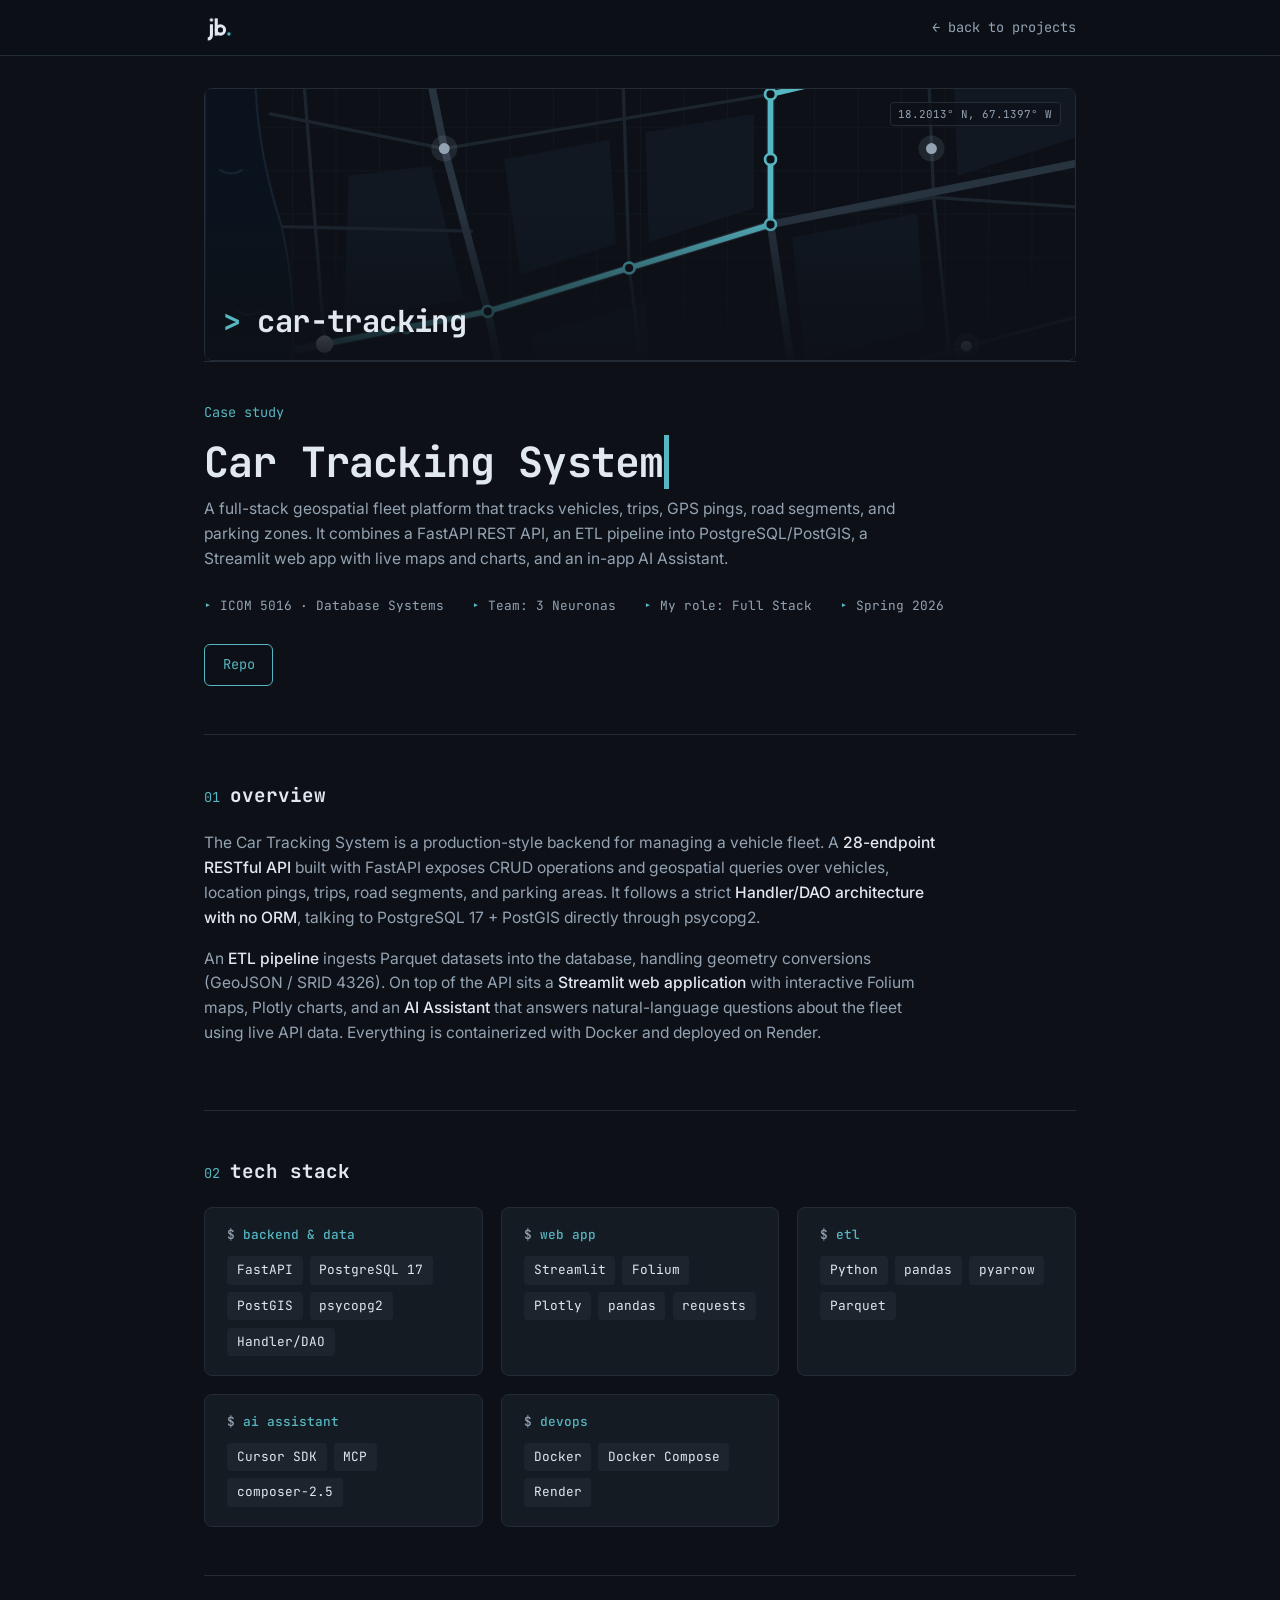
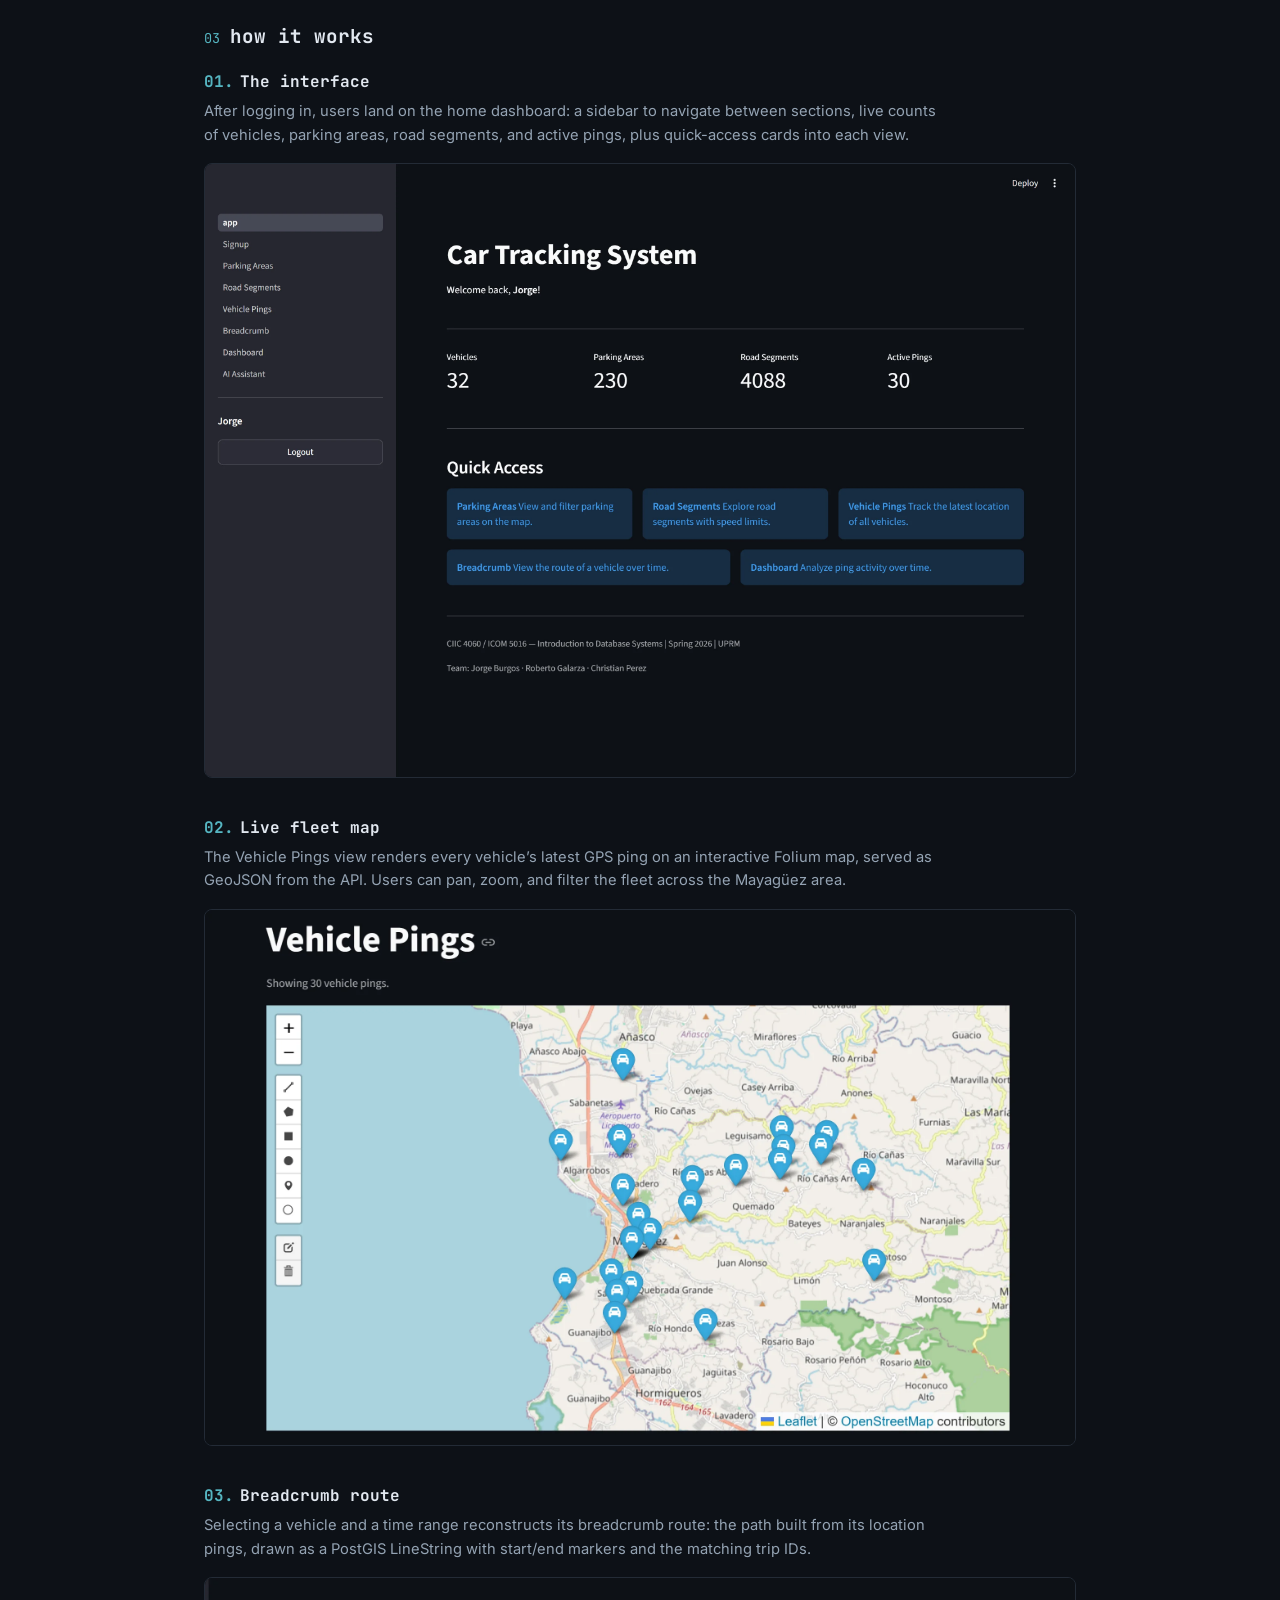
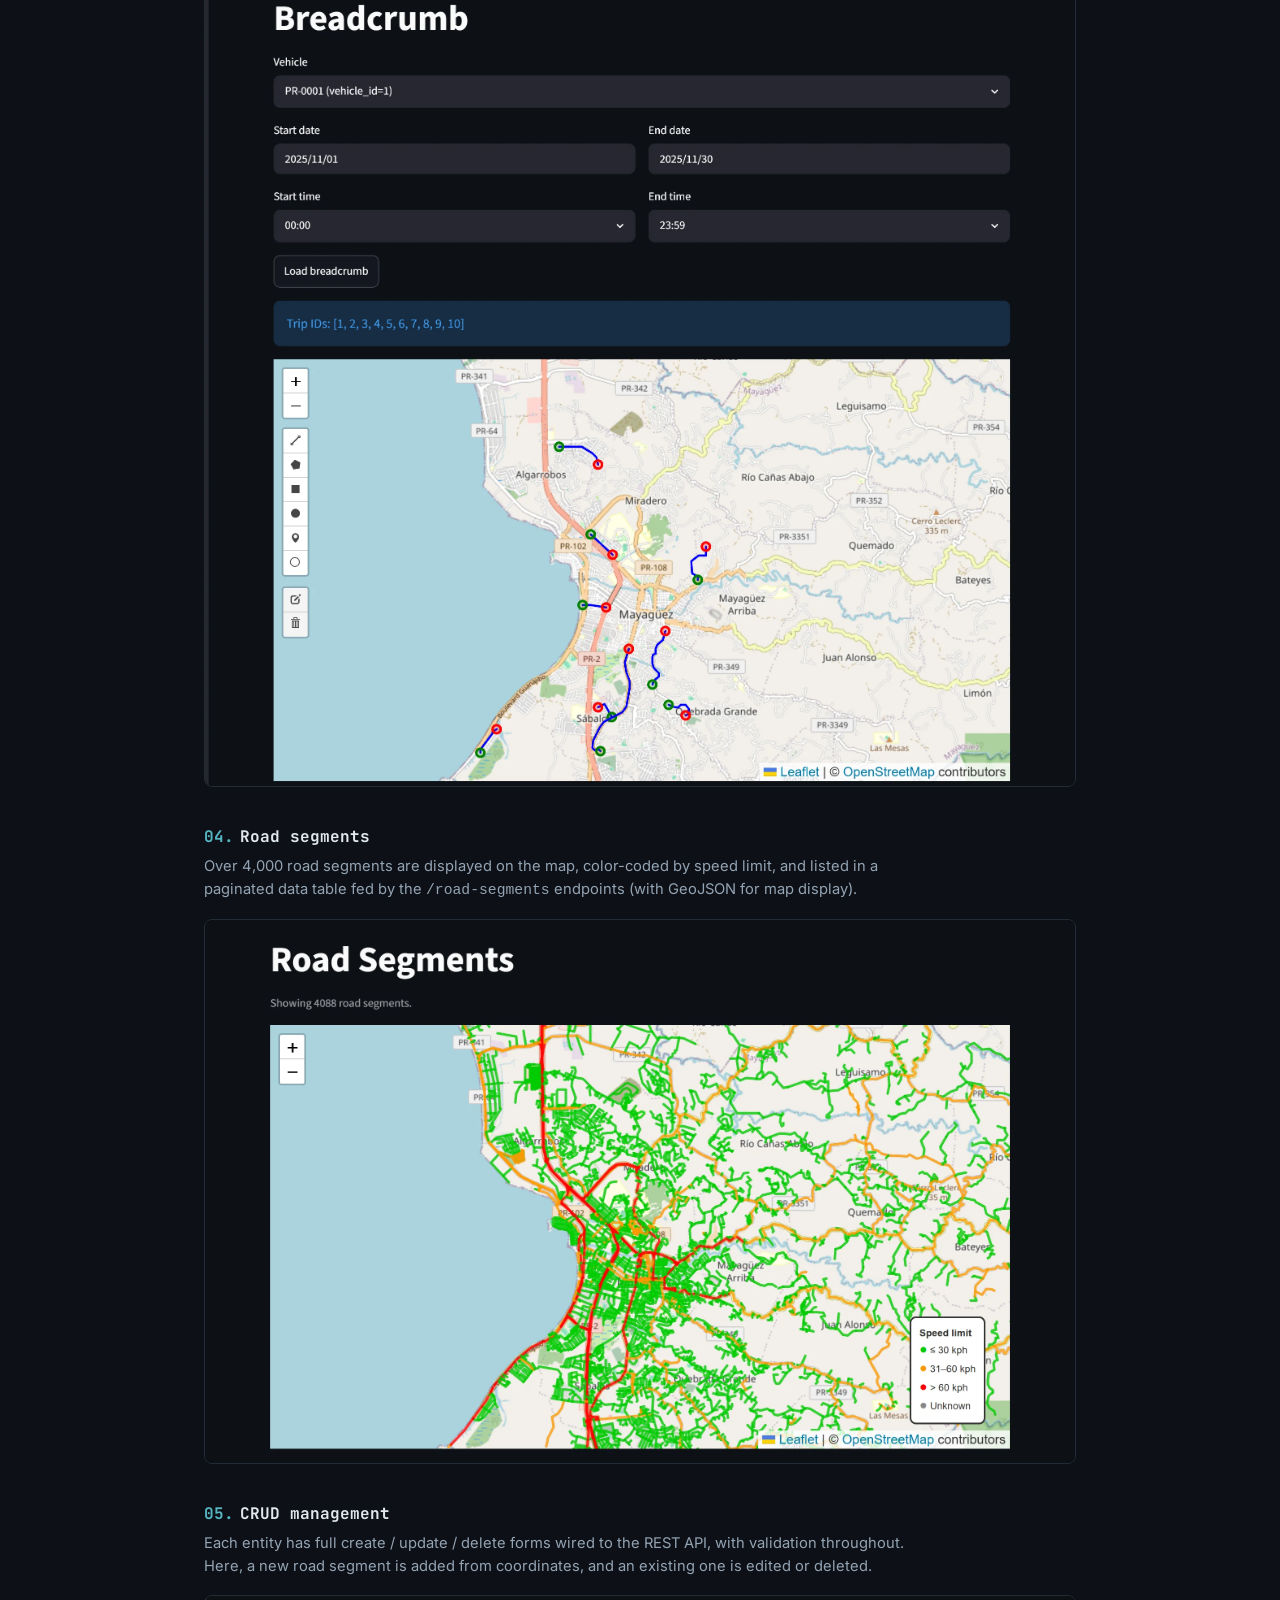
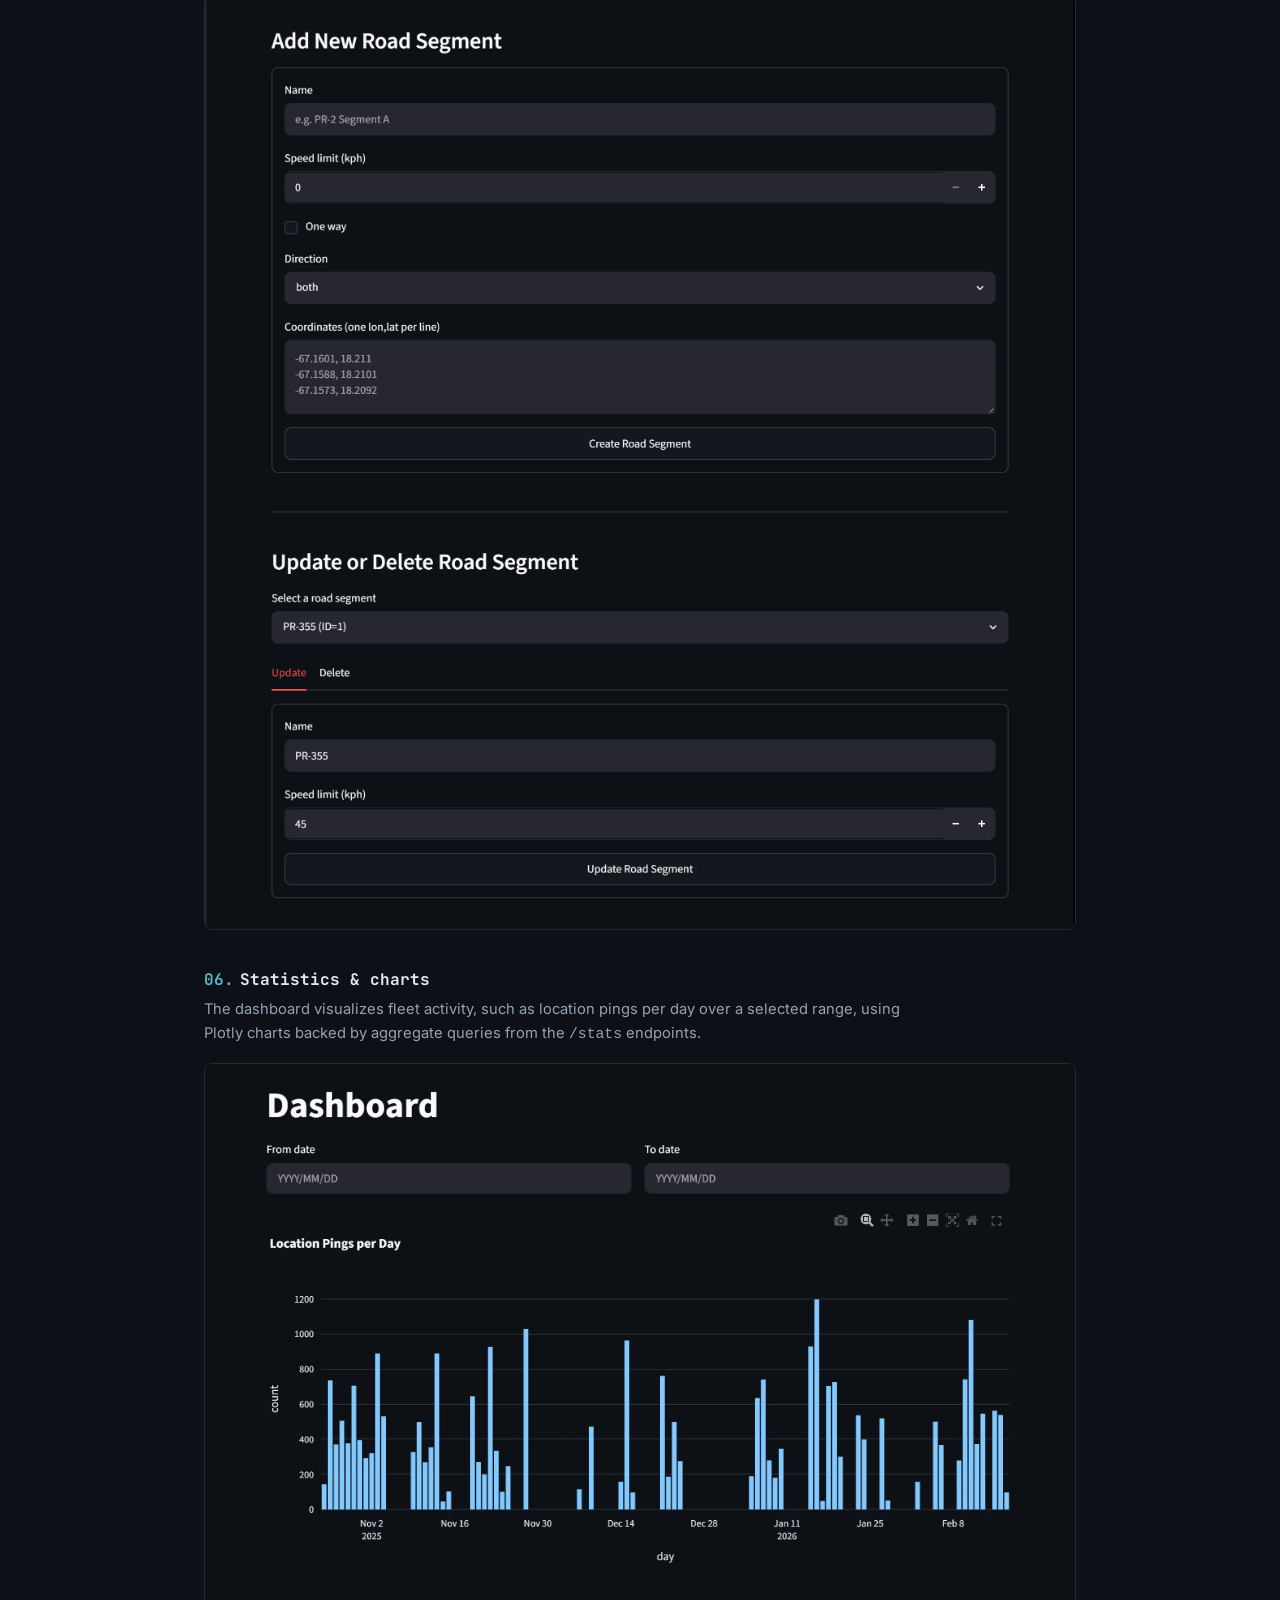
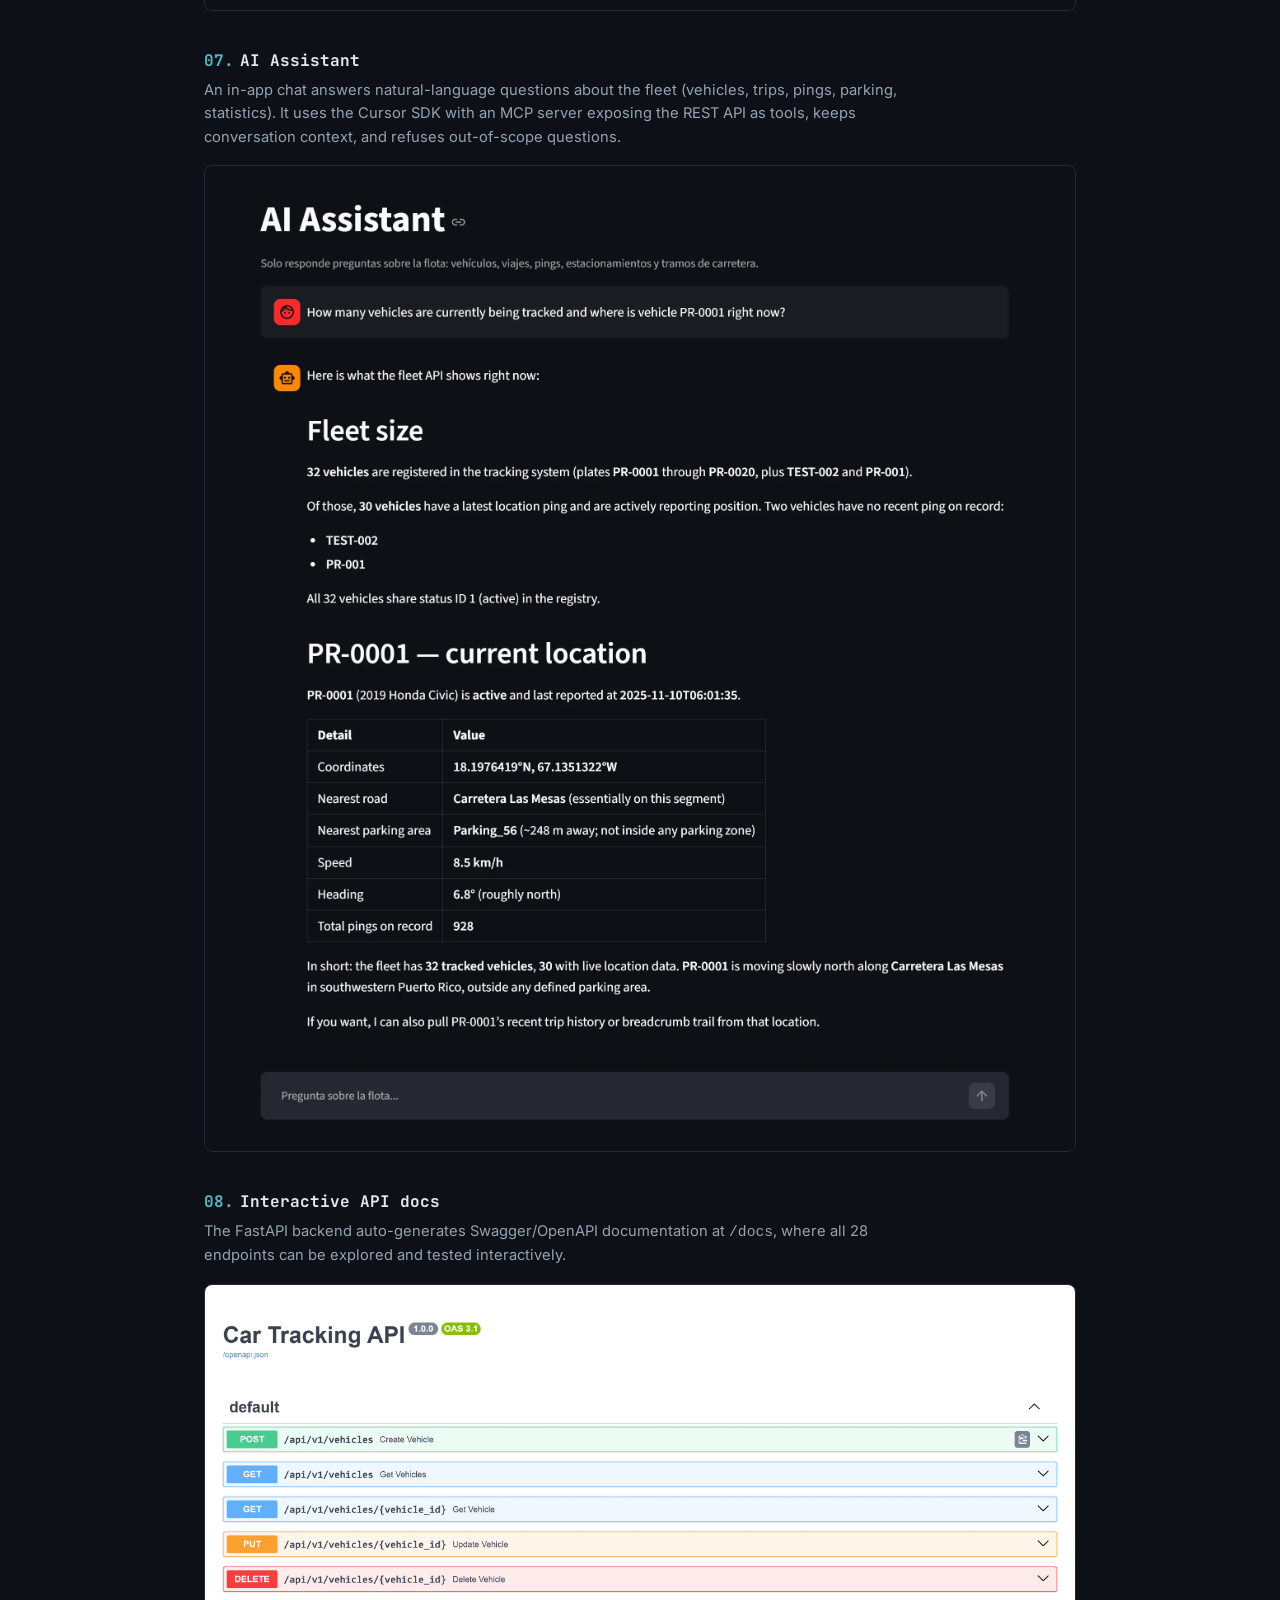
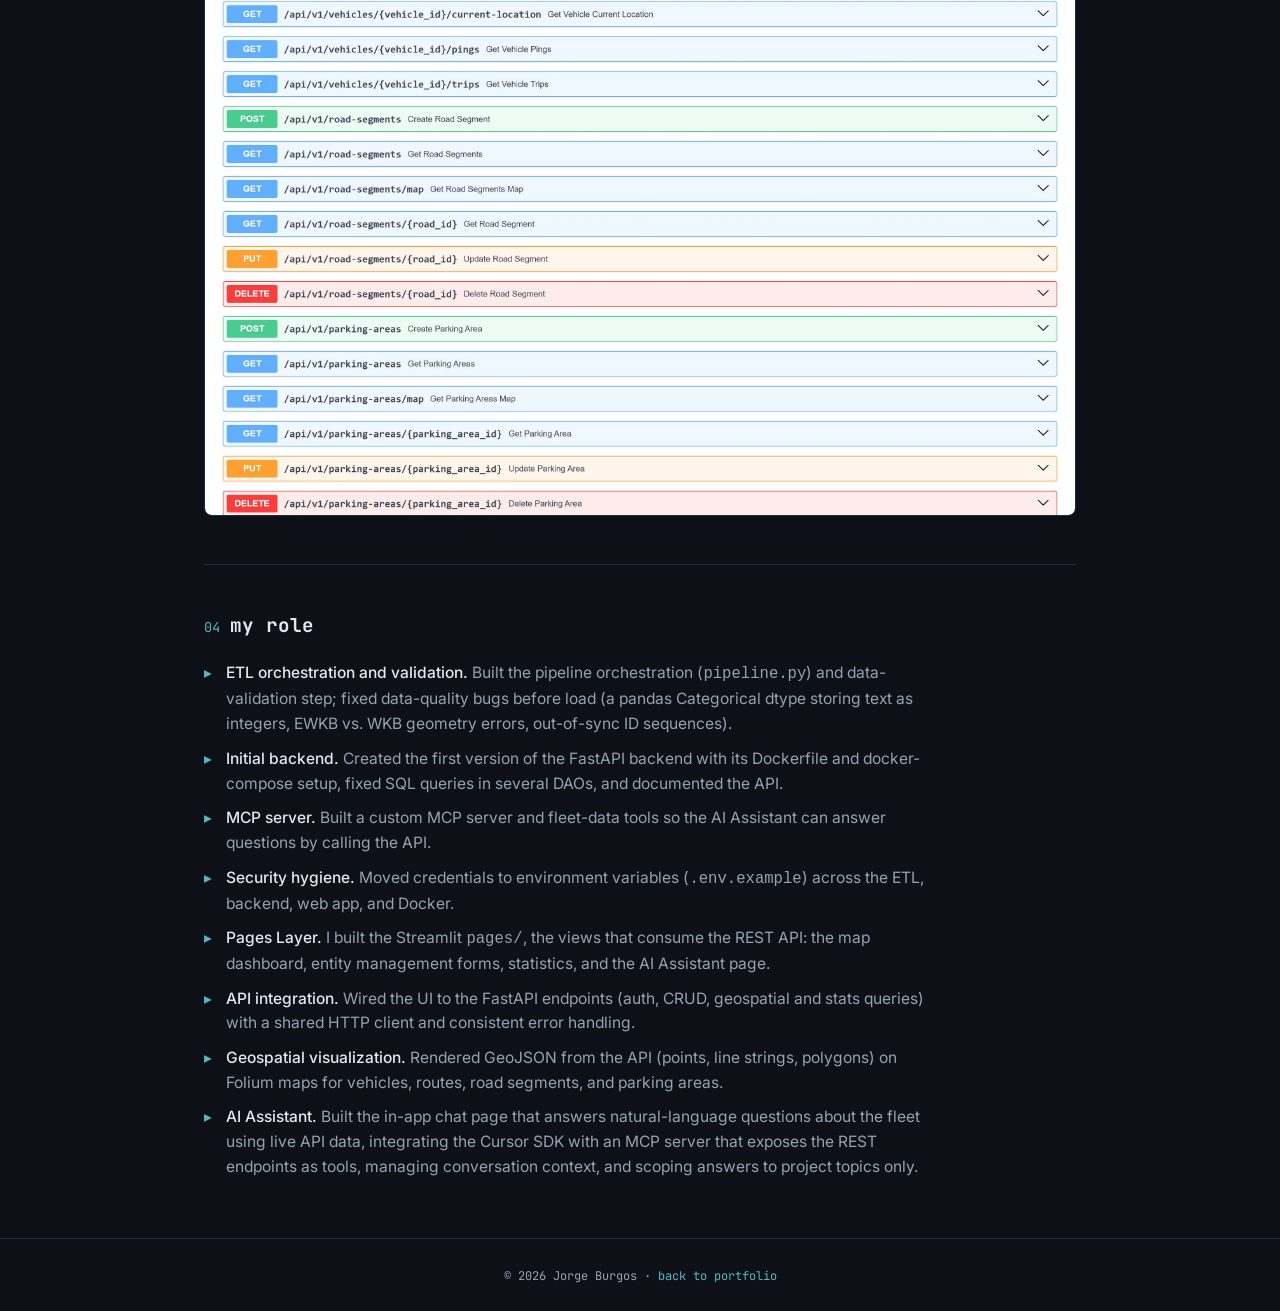
==== car-tracking.html @ 36274750 "Add SCOPE illustration, cover transition to case study, and hero pings" ====
<!DOCTYPE html>
<html lang="en">
<head>
  <meta charset="UTF-8" />
  <meta name="viewport" content="width=device-width, initial-scale=1.0" />
  <meta name="description" content="Car Tracking System — a full-stack geospatial fleet platform built with FastAPI, PostgreSQL/PostGIS, Streamlit, and an AI Assistant. Case study by Jorge Burgos." />
  <title>Car Tracking System — Case Study · Jorge Burgos</title>

  <meta name="theme-color" content="#0d1117" />
  <link rel="icon" href="favicon.ico" sizes="48x48" />
  <link rel="icon" href="favicon.svg" type="image/svg+xml" />
  <link rel="apple-touch-icon" href="apple-touch-icon.png" />
  <link rel="canonical" href="https://jorgeburgos.me/car-tracking.html" />

  <!-- Link preview (LinkedIn, WhatsApp, Slack, X) -->
  <meta property="og:type" content="website" />
  <meta property="og:url" content="https://jorgeburgos.me/car-tracking.html" />
  <meta property="og:title" content="Car Tracking System — Case Study · Jorge Burgos" />
  <meta property="og:description" content="A full-stack geospatial fleet platform built with FastAPI, PostgreSQL/PostGIS, Streamlit, and an AI Assistant." />
  <meta property="og:image" content="https://jorgeburgos.me/images/og.png" />
  <meta name="twitter:card" content="summary_large_image" />

  <!-- Draw the "jb." logo once per browser session (skipped for reduced motion) -->
  <script>
    try {
      if (
        !sessionStorage.getItem("logoAnimated") &&
        !window.matchMedia("(prefers-reduced-motion: reduce)").matches
      ) {
        document.documentElement.classList.add("logo-intro");
        sessionStorage.setItem("logoAnimated", "1");
      }
    } catch (error) {
      // Storage unavailable — show the logo without the animation.
    }
  </script>

  <!-- Google Fonts: JetBrains Mono for headings/code, Inter for body text -->
  <link rel="preconnect" href="https://fonts.googleapis.com" />
  <link rel="preconnect" href="https://fonts.gstatic.com" crossorigin />
  <link
    href="https://fonts.googleapis.com/css2?family=Inter:wght@400;500;600&family=JetBrains+Mono:wght@400;500;700&display=swap"
    rel="stylesheet"
  />

  <style>
    /* ============================================================
       Design tokens (shared with the main portfolio page)
       ============================================================ */
    :root {
      --bg: #0d1117;
      --bg-card: #151b23;
      --bg-chip: #1c242e;
      --text: #e2e8f0;
      --text-muted: #94a3b3;
      --accent: #56b6c2;
      --accent-dim: rgba(86, 182, 194, 0.12);
      --border: #232b36;
      --font-mono: "JetBrains Mono", monospace;
      --font-body: "Inter", system-ui, sans-serif;
    }

    /* ============================================================
       Base
       ============================================================ */
    * {
      margin: 0;
      padding: 0;
      box-sizing: border-box;
    }

    html {
      scroll-behavior: smooth;
    }

    body {
      background: var(--bg);
      color: var(--text);
      font-family: var(--font-body);
      font-size: 0.975rem;
      line-height: 1.6;
      -webkit-font-smoothing: antialiased;
    }

    h1, h2, h3 {
      font-family: var(--font-mono);
      line-height: 1.25;
    }

    a {
      color: var(--accent);
      text-decoration: none;
    }

    a:hover,
    a:focus-visible {
      text-decoration: underline;
    }

    .wrap {
      max-width: 920px;
      margin: 0 auto;
      padding: 0 1.5rem;
    }

    section {
      padding: 3rem 0;
      border-top: 1px solid var(--border);
    }

    .section-title {
      font-size: 1.2rem;
      margin-bottom: 1.5rem;
      display: flex;
      align-items: baseline;
      gap: 0.6rem;
    }

    .section-title .num {
      color: var(--accent);
      font-size: 0.85rem;
      font-weight: 400;
    }

    /* Subtle fade-in on scroll (only animation on the page) */
    .fade-in {
      opacity: 0;
      transform: translateY(10px);
      transition: opacity 0.5s ease, transform 0.5s ease;
    }

    .fade-in.visible {
      opacity: 1;
      transform: none;
    }

    /* Typewriter title — same effect as the portfolio home page.
       The cursor is an empty inline with the bar drawn as a pseudo-element,
       so it takes no space and never pushes text onto another line. */
    .typewriter-cursor {
      position: relative;
      animation: cursor-blink 0.85s step-end infinite;
    }

    .typewriter-cursor::after {
      content: "";
      position: absolute;
      left: 1px;
      top: 0;
      bottom: 0;
      width: 0.12em;
      background: var(--accent);
    }

    @keyframes cursor-blink {
      0%, 100% { opacity: 1; }
      50% { opacity: 0; }
    }

    /* Waiting for its turn to be typed */
    [data-typewriter].typewriter-pending {
      opacity: 0;
    }

    /* Text not typed yet: kept in place but invisible, so nothing shifts */
    .typewriter-rest {
      opacity: 0;
    }

    @media (prefers-reduced-motion: reduce) {
      html {
        scroll-behavior: auto;
      }
      .fade-in {
        opacity: 1;
        transform: none;
        transition: none;
      }
      .typewriter-cursor {
        animation: none;
      }
    }

    /* ============================================================
       Top navigation
       ============================================================ */
    .nav {
      position: sticky;
      top: 0;
      z-index: 10;
      background: rgba(13, 17, 23, 0.92);
      backdrop-filter: blur(8px);
      border-bottom: 1px solid var(--border);
    }

    .nav-inner {
      max-width: 920px;
      margin: 0 auto;
      padding: 0.8rem 1.5rem;
      display: flex;
      justify-content: space-between;
      align-items: center;
      font-family: var(--font-mono);
      font-size: 0.85rem;
    }

    .nav-back {
      color: var(--text-muted);
    }

    .nav-back:hover,
    .nav-back:focus-visible {
      color: var(--accent);
      text-decoration: none;
    }

    .nav-name {
      color: var(--text);
      font-weight: 700;
    }

    .nav-name .accent {
      color: var(--accent);
    }

    /* ============================================================
       Hero
       ============================================================ */
    .hero {
      padding: 4rem 0 3rem;
    }

    .hero-kicker {
      font-family: var(--font-mono);
      color: var(--accent);
      font-size: 0.85rem;
      margin-bottom: 0.75rem;
    }

    .hero h1 {
      font-size: clamp(1.8rem, 5vw, 2.6rem);
      margin-bottom: 0.6rem;
      letter-spacing: -0.02em;
    }

    .hero .subtitle {
      color: var(--text-muted);
      max-width: 44rem;
      margin-bottom: 1.5rem;
    }

    .hero-facts {
      display: flex;
      flex-wrap: wrap;
      gap: 0.75rem 1.75rem;
      font-family: var(--font-mono);
      font-size: 0.8rem;
      color: var(--text-muted);
      margin-bottom: 1.75rem;
    }

    .hero-facts span::before {
      content: "▸ ";
      color: var(--accent);
    }

    .hero-links {
      display: flex;
      flex-wrap: wrap;
      gap: 0.9rem;
    }

    .btn {
      font-family: var(--font-mono);
      font-size: 0.85rem;
      padding: 0.55rem 1.1rem;
      border: 1px solid var(--border);
      border-radius: 6px;
      color: var(--text);
      transition: border-color 0.2s ease, background 0.2s ease;
    }

    .btn:hover,
    .btn:focus-visible {
      text-decoration: none;
      border-color: var(--accent);
      background: var(--accent-dim);
    }

    .btn-primary {
      border-color: var(--accent);
      color: var(--accent);
    }

    /* ============================================================
       Prose + lists
       ============================================================ */
    .prose p {
      color: var(--text-muted);
      max-width: 46rem;
      margin-bottom: 1rem;
    }

    .prose strong {
      color: var(--text);
      font-weight: 500;
    }

    .feature-list {
      list-style: none;
      max-width: 46rem;
    }

    .feature-list li {
      color: var(--text-muted);
      padding-left: 1.4rem;
      position: relative;
      margin-bottom: 0.6rem;
    }

    .feature-list li::before {
      content: "▸";
      color: var(--accent);
      position: absolute;
      left: 0;
    }

    .feature-list strong {
      color: var(--text);
      font-weight: 500;
    }

    /* ============================================================
       Tech stack chips
       ============================================================ */
    .stack-grid {
      display: grid;
      grid-template-columns: repeat(auto-fit, minmax(220px, 1fr));
      gap: 1.1rem;
    }

    .stack-group {
      background: var(--bg-card);
      border: 1px solid var(--border);
      border-radius: 8px;
      padding: 1.2rem 1.4rem;
    }

    .stack-group h3 {
      font-size: 0.8rem;
      color: var(--accent);
      font-weight: 500;
      margin-bottom: 0.8rem;
    }

    .stack-group h3::before {
      content: "$ ";
      color: var(--text-muted);
    }

    .chip-list {
      list-style: none;
      display: flex;
      flex-wrap: wrap;
      gap: 0.45rem;
    }

    .chip-list li {
      font-family: var(--font-mono);
      font-size: 0.8rem;
      background: var(--bg-chip);
      border-radius: 4px;
      padding: 0.25rem 0.6rem;
    }

    /* ============================================================
       Walkthrough — screenshots + captions
       ============================================================ */
    .shot {
      margin-bottom: 2.5rem;
    }

    .shot:last-child {
      margin-bottom: 0;
    }

    .shot h3 {
      font-size: 1rem;
      margin-bottom: 0.5rem;
    }

    .shot h3 .step {
      color: var(--accent);
      margin-right: 0.4rem;
    }

    .shot p {
      color: var(--text-muted);
      max-width: 46rem;
      margin-bottom: 1rem;
      font-size: 0.92rem;
    }

    /* Figure holds the screenshot; a placeholder shows until the
       real image is dropped into images/car-tracking/.
       The figure shrinks to the image's rendered size and centers it,
       so screenshots are never upscaled past their native resolution
       (which keeps them as sharp as the source allows). */
    .figure {
      border: 1px solid var(--border);
      border-radius: 8px;
      overflow: hidden;
      background: var(--bg-card);
      width: fit-content;
      max-width: 100%;
      margin: 0 auto;
    }

    .figure img {
      display: block;
      width: auto;
      max-width: 100%;
      height: auto;
    }

    /* Placeholder shown when the screenshot is missing/not loaded */
    .figure.placeholder {
      width: 100%;
      aspect-ratio: 16 / 9;
      display: flex;
      flex-direction: column;
      align-items: center;
      justify-content: center;
      gap: 0.5rem;
      color: var(--text-muted);
      font-family: var(--font-mono);
      font-size: 0.8rem;
      text-align: center;
      padding: 1rem;
      background:
        repeating-linear-gradient(
          45deg,
          var(--bg-card),
          var(--bg-card) 12px,
          var(--bg-chip) 12px,
          var(--bg-chip) 24px
        );
    }

    .figure.placeholder .ph-label {
      color: var(--accent);
    }

    .figure.placeholder img {
      display: none;
    }

    /* ============================================================
       Footer
       ============================================================ */
    footer {
      text-align: center;
      color: var(--text-muted);
      font-family: var(--font-mono);
      font-size: 0.75rem;
      padding: 1.75rem 1.5rem;
      border-top: 1px solid var(--border);
    }

    /* ============================================================
       Mobile
       ============================================================ */
    @media (max-width: 640px) {
      section {
        padding: 2.25rem 0;
      }
      .hero {
        padding: 3rem 0 2.25rem;
      }
    }

    /* ============================================================
       Shared polish: keyboard focus + smooth page-to-page transition
       ============================================================ */
    :focus-visible {
      outline: 2px solid var(--accent);
      outline-offset: 3px;
      border-radius: 4px;
    }

    @view-transition {
      navigation: auto;
    }

    @media (prefers-reduced-motion: reduce) {
      @view-transition {
        navigation: none;
      }
    }

    /* ============================================================
       Screenshot lightbox — click a screenshot to view it large
       ============================================================ */
    .figure:not(.placeholder) img {
      cursor: zoom-in;
    }

    .figure {
      transition: border-color 0.2s ease;
    }

    .figure:not(.placeholder):hover {
      border-color: var(--accent);
    }

    .lightbox {
      border: none;
      padding: 0;
      margin: auto;
      background: transparent;
      max-width: 96vw;
      max-height: 96vh;
      overflow: visible;
    }

    .lightbox::backdrop {
      background: rgba(5, 8, 12, 0.9);
    }

    .lightbox img {
      display: block;
      width: auto;
      height: auto;
      max-width: 96vw;
      max-height: 94vh;
      border: 1px solid var(--border);
      border-radius: 8px;
      cursor: zoom-out;
    }

    /* "jb." logo in the nav */
    .nav-name img {
      display: block;
      height: 1.75rem;
      width: auto;
    }

    /* ============================================================
       Accessibility fixes
       ============================================================ */
    /* Skip link — hidden until focused with the keyboard */
    .skip-link {
      position: absolute;
      left: 1rem;
      top: -3rem;
      z-index: 20;
      font-family: var(--font-mono);
      font-size: 0.85rem;
      color: var(--accent);
      background: var(--bg-card);
      border: 1px solid var(--accent);
      border-radius: 6px;
      padding: 0.45rem 0.9rem;
      transition: top 0.15s ease;
    }

    .skip-link:focus {
      top: 0.75rem;
      text-decoration: none;
    }

    /* Taller hit area (24px+) for the back link, same look */
    .nav-back {
      display: inline-block;
      padding: 0.25rem 0;
    }

    /* ============================================================
       "jb." logo — strokes draw in, then the dots pop (first visit)
       ============================================================ */
    .nav-name svg {
      display: block;
      height: 1.75rem;
      width: auto;
      overflow: visible;
    }

    html.logo-intro .logo-stroke {
      stroke-dasharray: 1;
      stroke-dashoffset: 1;
      animation: logo-draw 0.45s cubic-bezier(0.65, 0, 0.35, 1) var(--d) forwards;
    }

    html.logo-intro .logo-dot {
      opacity: 0;
      transform: scale(0);
      transform-box: fill-box;
      transform-origin: center;
      animation: logo-pop 0.4s cubic-bezier(0.34, 1.56, 0.64, 1) var(--d) forwards;
    }

    @keyframes logo-draw {
      to { stroke-dashoffset: 0; }
    }

    @keyframes logo-pop {
      to { opacity: 1; transform: scale(1); }
    }

    /* ============================================================
       Buttons — small press feedback
       ============================================================ */
    .btn {
      display: inline-block;
      transition: border-color 0.2s ease, background 0.2s ease, transform 0.1s ease;
    }

    .btn:active {
      transform: translateY(1px) scale(0.98);
    }

    @media (prefers-reduced-motion: reduce) {
      .btn:active {
        transform: none;
      }
    }

    /* ============================================================
       Polish — text wrapping, staggered entrances, hover elevation
       ============================================================ */
    /* No lone last words in headings; nicer paragraph rag */
    h1, h2, h3 {
      text-wrap: balance;
    }

    p, li {
      text-wrap: pretty;
    }

    /* Items inside a section enter one after another the first time it
       appears. "backwards" fill only holds the hidden start state during
       the delay, so hover transforms keep working afterwards. */
    @keyframes stagger-in {
      from {
        opacity: 0;
        transform: translateY(12px);
      }
    }

    @media (prefers-reduced-motion: no-preference) {
      .visible .stagger-item {
        animation: stagger-in 0.5s cubic-bezier(0.22, 1, 0.36, 1) backwards;
        animation-delay: calc(0.12s + var(--i, 0) * 0.07s);
      }
    }

    .stack-group {
      transition: border-color 0.2s ease, box-shadow 0.2s ease;
    }

    .stack-group:hover {
      border-color: #2f3a48;
      box-shadow: 0 10px 24px -14px rgba(0, 0, 0, 0.7);
    }

    .figure {
      transition: border-color 0.2s ease, box-shadow 0.2s ease;
    }

    .figure:not(.placeholder):hover {
      box-shadow: 0 16px 36px -18px rgba(0, 0, 0, 0.8);
    }

    /* ============================================================
       Case study cover — same art as the project card
       ============================================================ */
    .case-cover {
      position: relative;
      margin-top: 2rem;
      border: 1px solid var(--border);
      border-radius: 8px;
      overflow: hidden;
      aspect-ratio: 16 / 5;
      view-transition-name: car-tracking-cover;
    }

    .case-cover img {
      display: block;
      width: 100%;
      height: 100%;
      object-fit: cover;
    }

    .case-cover::after {
      content: "";
      position: absolute;
      inset: 0;
      pointer-events: none;
      background: linear-gradient(
        to top,
        rgba(13, 17, 23, 0.94) 0%,
        rgba(13, 17, 23, 0.55) 28%,
        transparent 55%
      );
    }

    .case-cover .cover-title,
    .case-cover .cover-note {
      position: absolute;
      z-index: 1;
      font-family: var(--font-mono);
    }

    .case-cover .cover-title {
      left: 1.1rem;
      bottom: 0.9rem;
      color: var(--text);
      font-size: clamp(1.35rem, 3.4vw, 1.9rem);
      font-weight: 700;
      letter-spacing: -0.02em;
    }

    .case-cover .cover-title::before {
      content: "> ";
      color: var(--accent);
    }

    .case-cover .cover-note {
      top: 0.8rem;
      right: 0.9rem;
      color: var(--text-muted);
      font-size: 0.68rem;
      background: rgba(13, 17, 23, 0.7);
      border: 1px solid var(--border);
      border-radius: 4px;
      padding: 0.15rem 0.45rem;
    }

    .case-cover + .hero {
      padding-top: 2.5rem;
    }

    @media (max-width: 640px) {
      .case-cover {
        aspect-ratio: 16 / 9;
        margin-top: 1.25rem;
      }
    }

    /* ============================================================
       Shared cover between the project card and the case study:
       on navigation the cover morphs from one page to the other.
       ============================================================ */
    ::view-transition-group(car-tracking-cover) {
      animation-duration: 0.5s;
      animation-timing-function: cubic-bezier(0.22, 1, 0.36, 1);
    }

    ::view-transition-old(car-tracking-cover),
    ::view-transition-new(car-tracking-cover) {
      width: 100%;
      height: 100%;
      object-fit: cover;
    }

  </style>
</head>

<body>
  <a class="skip-link" href="#content">Skip to content</a>

  <!-- ============================================================
       Top navigation — back to the portfolio
       ============================================================ -->
  <nav class="nav">
    <div class="nav-inner">
      <a href="index.html" class="nav-name" aria-label="Jorge Burgos — home"><svg class="nav-logo" viewBox="0 0 64 64" width="28" height="28" aria-hidden="true" focusable="false"><g fill="none" stroke="#e2e8f0" stroke-width="7"><path class="logo-stroke" pathLength="1" style="--d: 0.1s" d="M17 23.5V48Q17 57 8.5 57"/><path class="logo-stroke" pathLength="1" style="--d: 0.3s" d="M28 10V49.5"/><circle class="logo-stroke" pathLength="1" style="--d: 0.5s" cx="37.5" cy="36.5" r="9.5"/></g><circle class="logo-dot" style="--d: 0.75s" cx="17" cy="13.5" r="4" fill="#e2e8f0"/><circle class="logo-dot" style="--d: 1.05s" cx="57" cy="45.5" r="4" fill="#56b6c2"/></svg></a>
      <a href="index.html#projects" class="nav-back">← back to projects</a>
    </div>
  </nav>

  <main class="wrap" id="content">
    <!-- ============================================================
         Hero
         ============================================================ -->
    <div class="case-cover" aria-hidden="true">
      <img src="images/car-tracking/cover.svg" alt="" width="800" height="500" />
      <span class="cover-note">18.2013° N, 67.1397° W</span>
      <span class="cover-title">car-tracking</span>
    </div>

    <section class="hero fade-in">
      <p class="hero-kicker" data-typewriter>Case study</p>
      <h1 data-typewriter>Car Tracking System</h1>
      <p class="subtitle">
        A full-stack geospatial fleet platform that tracks vehicles, trips, GPS
        pings, road segments, and parking zones. It combines a FastAPI REST API,
        an ETL pipeline into PostgreSQL/PostGIS, a Streamlit web app with live
        maps and charts, and an in-app AI Assistant.
      </p>
      <div class="hero-facts">
        <span>ICOM 5016 · Database Systems</span>
        <span>Team: 3 Neuronas</span>
        <span>My role: Full Stack</span>
        <span>Spring 2026</span>
      </div>
      <div class="hero-links">
        <a class="btn btn-primary" href="https://github.com/DBSpring26/db-project-spring2026-cartracking-3neuronas" target="_blank" rel="noopener noreferrer">Repo</a>
      </div>
    </section>

    <!-- ============================================================
         Overview
         ============================================================ -->
    <section class="prose fade-in">
      <h2 class="section-title" data-typewriter-scroll><span class="num">01</span> <span class="label">overview</span></h2>
      <p>
        The Car Tracking System is a production-style backend for managing a
        vehicle fleet. A <strong>28-endpoint RESTful API</strong> built with
        FastAPI exposes CRUD operations and geospatial queries over vehicles,
        location pings, trips, road segments, and parking areas. It follows a
        strict <strong>Handler/DAO architecture with no ORM</strong>, talking to
        PostgreSQL 17 + PostGIS directly through psycopg2.
      </p>
      <p>
        An <strong>ETL pipeline</strong> ingests Parquet datasets into the
        database, handling geometry conversions (GeoJSON / SRID 4326). On top of
        the API sits a <strong>Streamlit web application</strong> with interactive
        Folium maps, Plotly charts, and an <strong>AI Assistant</strong> that
        answers natural-language questions about the fleet using live API data.
        Everything is containerized with Docker and deployed on Render.
      </p>
    </section>

    <!-- ============================================================
         Tech stack
         ============================================================ -->
    <section class="fade-in">
      <h2 class="section-title" data-typewriter-scroll><span class="num">02</span> <span class="label">tech stack</span></h2>
      <div class="stack-grid">
        <div class="stack-group">
          <h3>backend &amp; data</h3>
          <ul class="chip-list">
            <li>FastAPI</li>
            <li>PostgreSQL 17</li>
            <li>PostGIS</li>
            <li>psycopg2</li>
            <li>Handler/DAO</li>
          </ul>
        </div>
        <div class="stack-group">
          <h3>web app</h3>
          <ul class="chip-list">
            <li>Streamlit</li>
            <li>Folium</li>
            <li>Plotly</li>
            <li>pandas</li>
            <li>requests</li>
          </ul>
        </div>
        <div class="stack-group">
          <h3>etl</h3>
          <ul class="chip-list">
            <li>Python</li>
            <li>pandas</li>
            <li>pyarrow</li>
            <li>Parquet</li>
          </ul>
        </div>
        <div class="stack-group">
          <h3>ai assistant</h3>
          <ul class="chip-list">
            <li>Cursor SDK</li>
            <li>MCP</li>
            <li>composer-2.5</li>
          </ul>
        </div>
        <div class="stack-group">
          <h3>devops</h3>
          <ul class="chip-list">
            <li>Docker</li>
            <li>Docker Compose</li>
            <li>Render</li>
          </ul>
        </div>
      </div>
    </section>

    <!-- ============================================================
         Walkthrough — how it works (screenshots)
         ------------------------------------------------------------
         Drop screenshots into images/car-tracking/ using the file
         names referenced below. Until then, a striped placeholder
         with the expected filename is shown automatically.
         ============================================================ -->
    <section class="fade-in">
      <h2 class="section-title" data-typewriter-scroll><span class="num">03</span> <span class="label">how it works</span></h2>

      <div class="shot">
        <h3><span class="step">01.</span>The interface</h3>
        <p>
          After logging in, users land on the home dashboard: a sidebar to
          navigate between sections, live counts of vehicles, parking areas, road
          segments, and active pings, plus quick-access cards into each view.
        </p>
        <figure class="figure">
          <img src="images/car-tracking/interface.webp" width="2736" height="1926" alt="Car Tracking System home dashboard with sidebar navigation and live fleet counts" loading="lazy" />
        </figure>
      </div>

      <div class="shot">
        <h3><span class="step">02.</span>Live fleet map</h3>
        <p>
          The Vehicle Pings view renders every vehicle’s latest GPS ping on an
          interactive Folium map, served as GeoJSON from the API. Users can pan,
          zoom, and filter the fleet across the Mayagüez area.
        </p>
        <figure class="figure">
          <img src="images/car-tracking/map.webp" width="2126" height="1308" alt="Live fleet map with vehicle markers across Mayaguez" loading="lazy" />
        </figure>
      </div>

      <div class="shot">
        <h3><span class="step">03.</span>Breadcrumb route</h3>
        <p>
          Selecting a vehicle and a time range reconstructs its breadcrumb route:
          the path built from its location pings, drawn as a PostGIS LineString
          with start/end markers and the matching trip IDs.
        </p>
        <figure class="figure">
          <img src="images/car-tracking/breadcrumb.webp" width="2145" height="1991" alt="Breadcrumb view showing a vehicle’s route over a selected time range" loading="lazy" />
        </figure>
      </div>

      <div class="shot">
        <h3><span class="step">04.</span>Road segments</h3>
        <p>
          Over 4,000 road segments are displayed on the map, color-coded by speed
          limit, and listed in a paginated data table fed by the
          <code>/road-segments</code> endpoints (with GeoJSON for map display).
        </p>
        <figure class="figure">
          <img src="images/car-tracking/road-segments.webp" width="2136" height="1333" alt="Road segments map color-coded by speed limit, with a data table" loading="lazy" />
        </figure>
      </div>

      <div class="shot">
        <h3><span class="step">05.</span>CRUD management</h3>
        <p>
          Each entity has full create / update / delete forms wired to the REST
          API, with validation throughout. Here, a new road segment is added from
          coordinates, and an existing one is edited or deleted.
        </p>
        <figure class="figure">
          <img src="images/car-tracking/management.webp" width="2144" height="2301" alt="Forms to add, update, and delete a road segment" loading="lazy" />
        </figure>
      </div>

      <div class="shot">
        <h3><span class="step">06.</span>Statistics &amp; charts</h3>
        <p>
          The dashboard visualizes fleet activity, such as location pings per day
          over a selected range, using Plotly charts backed by aggregate queries
          from the <code>/stats</code> endpoints.
        </p>
        <figure class="figure">
          <img src="images/car-tracking/stats.webp" width="2126" height="1335" alt="Dashboard with a Plotly bar chart of location pings per day" loading="lazy" />
        </figure>
      </div>

      <div class="shot">
        <h3><span class="step">07.</span>AI Assistant</h3>
        <p>
          An in-app chat answers natural-language questions about the fleet
          (vehicles, trips, pings, parking, statistics). It uses the Cursor SDK
          with an MCP server exposing the REST API as tools, keeps conversation
          context, and refuses out-of-scope questions.
        </p>
        <figure class="figure">
          <img src="images/car-tracking/ai-assistant.webp" width="2111" height="2388" alt="AI Assistant chat answering fleet questions with live API data" loading="lazy" />
        </figure>
      </div>

      <div class="shot">
        <h3><span class="step">08.</span>Interactive API docs</h3>
        <p>
          The FastAPI backend auto-generates Swagger/OpenAPI documentation at
          <code>/docs</code>, where all 28 endpoints can be explored and tested
          interactively.
        </p>
        <figure class="figure">
          <img src="images/car-tracking/swagger.webp" width="2736" height="2612" alt="Swagger UI listing the Car Tracking API endpoints" loading="lazy" />
        </figure>
      </div>
    </section>

    <!-- ============================================================
         My role
         ============================================================ -->
    <section class="fade-in">
      <h2 class="section-title" data-typewriter-scroll><span class="num">04</span> <span class="label">my role</span></h2>
      <ul class="feature-list">
        <li>
          <strong>ETL orchestration and validation.</strong> Built the pipeline
          orchestration (<code>pipeline.py</code>) and data-validation step; fixed
          data-quality bugs before load (a pandas Categorical dtype storing text as
          integers, EWKB vs. WKB geometry errors, out-of-sync ID sequences).
        </li>
        <li>
          <strong>Initial backend.</strong> Created the first version of the
          FastAPI backend with its Dockerfile and docker-compose setup, fixed SQL
          queries in several DAOs, and documented the API.
        </li>
        <li>
          <strong>MCP server.</strong> Built a custom MCP server and fleet-data
          tools so the AI Assistant can answer questions by calling the API.
        </li>
        <li>
          <strong>Security hygiene.</strong> Moved credentials to environment
          variables (<code>.env.example</code>) across the ETL, backend, web app,
          and Docker.
        </li>
        <li>
          <strong>Pages Layer.</strong> I built the Streamlit
          <code>pages/</code>, the views that consume the REST API: the map
          dashboard, entity management forms, statistics, and the AI Assistant page.
        </li>
        <li>
          <strong>API integration.</strong> Wired the UI to the FastAPI endpoints
          (auth, CRUD, geospatial and stats queries) with a shared HTTP client and
          consistent error handling.
        </li>
        <li>
          <strong>Geospatial visualization.</strong> Rendered GeoJSON from the API
          (points, line strings, polygons) on Folium maps for vehicles, routes,
          road segments, and parking areas.
        </li>
        <li>
          <strong>AI Assistant.</strong> Built the in-app chat page that answers
          natural-language questions about the fleet using live API data,
          integrating the Cursor SDK with an MCP server that exposes the REST
          endpoints as tools, managing conversation context, and scoping answers
          to project topics only.
        </li>
      </ul>
    </section>
  </main>

  <footer>
    © 2026 Jorge Burgos · <a href="index.html">back to portfolio</a>
  </footer>

  <script>
    /* ============================================================
       Screenshot placeholders
       ------------------------------------------------------------
       If a screenshot hasn't been added yet (image fails to load),
       turn its figure into a labeled striped placeholder showing the
       expected file path, so the layout never looks broken.
       ============================================================ */
    document.querySelectorAll(".figure img").forEach((img) => {
      img.addEventListener("error", () => {
        const figure = img.closest(".figure");
        if (!figure || figure.classList.contains("placeholder")) return;
        figure.classList.add("placeholder");

        const label = document.createElement("span");
        label.className = "ph-label";
        label.textContent = "screenshot pending";

        const path = document.createElement("span");
        path.textContent = img.getAttribute("src");

        figure.append(label, path);
      });
    });

    /* ============================================================
       Typewriter title
       ------------------------------------------------------------
       On the first visit of a browser session, "Case study" and the
       project name type themselves quickly and the cursor stays on the
       title; everything else is visible right away. Section headings
       type as each section scrolls into view. Later visits show the
       title already typed, with the cursor.
       ============================================================ */
    const prefersReducedMotion = window.matchMedia(
      "(prefers-reduced-motion: reduce)"
    ).matches;

    const TYPE_TICK = 16; // ms — roughly one frame
    const typewriterParts = new Map();

    function sleep(ms) {
      return new Promise((resolve) => setTimeout(resolve, ms));
    }

    function createCursor() {
      const cursor = document.createElement("span");
      cursor.className = "typewriter-cursor";
      cursor.setAttribute("aria-hidden", "true");
      return cursor;
    }

    // Splits every text node of `el` into a typed part (the node itself,
    // emptied) and an invisible "rest" span that still holds the text.
    function prepareTypewriter(el, { hide = true } = {}) {
      const walker = document.createTreeWalker(el, NodeFilter.SHOW_TEXT);
      const nodes = [];
      while (walker.nextNode()) nodes.push(walker.currentNode);

      const parts = [];
      nodes.forEach((node) => {
        const text = node.nodeValue.replace(/\s+/g, " ");
        if (!text.trim()) return;

        const rest = document.createElement("span");
        rest.className = "typewriter-rest";
        rest.textContent = text;
        rest.typedNode = node;
        node.nodeValue = "";
        node.after(rest);
        parts.push({ node, rest });
      });

      typewriterParts.set(el, parts);
      if (hide) el.classList.add("typewriter-pending");
    }

    // `speed` is ms per character; fast speeds type several characters per tick.
    async function typeElement(el, { speed = 28, keepCursor = false, pauseAfter = 0 } = {}) {
      const parts = typewriterParts.get(el) || [];
      typewriterParts.delete(el);
      el.classList.remove("typewriter-pending");

      const cursor = createCursor();
      const perTick = Math.max(1, Math.round(TYPE_TICK / speed));
      const delay = Math.max(speed, TYPE_TICK);

      for (const { node, rest } of parts) {
        if (!rest.isConnected) continue; // already completed by finishTypewriters()
        rest.before(cursor);

        let remaining = rest.textContent;
        while (remaining && rest.isConnected) {
          node.nodeValue += remaining.slice(0, perTick);
          remaining = remaining.slice(perTick);
          rest.textContent = remaining;
          await sleep(delay);
        }
        rest.remove();
      }

      if (keepCursor) {
        el.appendChild(cursor);
      } else {
        cursor.remove();
      }
      if (pauseAfter) await sleep(pauseAfter);
    }

    // Completes every pending/running typewriter at once.
    function finishTypewriters() {
      document.querySelectorAll(".typewriter-rest").forEach((rest) => {
        rest.typedNode.nodeValue += rest.textContent;
        rest.remove();
      });
      document.querySelectorAll(".typewriter-pending").forEach((el) => {
        el.classList.remove("typewriter-pending");
      });
      typewriterParts.clear();
    }

    function ensureTitleCursor() {
      const title = document.querySelector(".hero h1");
      if (title && !title.querySelector(".typewriter-cursor")) {
        title.appendChild(createCursor());
      }
    }

    let introSeen = false;
    try {
      introSeen = sessionStorage.getItem("caseStudyIntroSeen") === "1";
      sessionStorage.setItem("caseStudyIntroSeen", "1");
    } catch (error) {
      // Storage unavailable (private mode, etc.) — just play the intro.
    }

    // Section headings type themselves (with a passing cursor) each time
    // their section scrolls into view, on every visit — not only the first.
    if (!prefersReducedMotion) {
      document
        .querySelectorAll("[data-typewriter-scroll]")
        .forEach((heading) => prepareTypewriter(heading, { hide: false }));
    }

    if (prefersReducedMotion) {
      // Plain text, no animation.
    } else if (introSeen) {
      ensureTitleCursor();
    } else {
      const kicker = document.querySelector(".hero .hero-kicker");
      const title = document.querySelector(".hero h1");

      // Prepare everything before the first paint so nothing flashes.
      [kicker, title].forEach((el) => el && prepareTypewriter(el));

      (async () => {
        if (kicker) await typeElement(kicker, { speed: 24, pauseAfter: 120 });
        if (title) await typeElement(title, { speed: 24, keepCursor: true });
      })();
    }

    /* ============================================================
       Subtle fade-in on scroll (+ typed section headings)
       ============================================================ */
    // Tech-stack groups enter one after another when their section appears.
    document.querySelectorAll(".stack-group").forEach((group, index) => {
      group.classList.add("stagger-item");
      group.style.setProperty("--i", index);
    });

    const fadeEls = document.querySelectorAll(".fade-in");
    const reveal = (el) => {
      el.classList.add("visible");
      const heading = el.querySelector("[data-typewriter-scroll]");
      if (heading && typewriterParts.has(heading)) {
        // Start once the section has mostly faded in, and type slowly enough
        // for the cursor to be seen.
        setTimeout(() => typeElement(heading, { speed: 60 }), 350);
      }
    };

    if ("IntersectionObserver" in window) {
      const observer = new IntersectionObserver(
        (entries, obs) => {
          entries.forEach((entry) => {
            if (entry.isIntersecting) {
              reveal(entry.target);
              obs.unobserve(entry.target);
            }
          });
        },
        // threshold 0 + a small bottom margin so sections taller than the
        // viewport (like the screenshot-heavy walkthrough) still reveal as soon
        // as their top scrolls into view — a percentage threshold can be
        // impossible to satisfy when the element is taller than the screen.
        { threshold: 0, rootMargin: "0px 0px -10% 0px" }
      );
      fadeEls.forEach((el) => observer.observe(el));
    } else {
      fadeEls.forEach(reveal);
    }

    // Safety net: when the page is restored from the back/forward cache
    // (leaving and returning), force everything visible so no section can get
    // stuck hidden.
    window.addEventListener("pageshow", (event) => {
      if (!event.persisted) return;
      finishTypewriters();
      if (!prefersReducedMotion) ensureTitleCursor();
      fadeEls.forEach(reveal);
    });

    /* ============================================================
       Screenshot lightbox
       ------------------------------------------------------------
       Click (or Enter/Space) on a screenshot opens it full size in a
       native <dialog>; click anywhere or press Esc to close.
       ============================================================ */
    const lightbox = document.createElement("dialog");
    lightbox.className = "lightbox";
    lightbox.setAttribute("aria-label", "Screenshot viewer");
    const lightboxImg = document.createElement("img");
    lightbox.appendChild(lightboxImg);
    document.body.appendChild(lightbox);

    lightbox.addEventListener("click", () => lightbox.close());

    if (typeof lightbox.showModal === "function") {
      document.querySelectorAll(".figure img").forEach((img) => {
        const open = () => {
          if (img.closest(".figure.placeholder")) return;
          lightboxImg.src = img.currentSrc || img.src;
          lightboxImg.alt = img.alt;
          lightbox.showModal();
        };

        img.tabIndex = 0;
        img.setAttribute("role", "button");
        img.addEventListener("click", open);
        img.addEventListener("keydown", (event) => {
          if (event.key === "Enter" || event.key === " ") {
            event.preventDefault();
            open();
          }
        });
      });
    }
  </script>
</body>
</html>
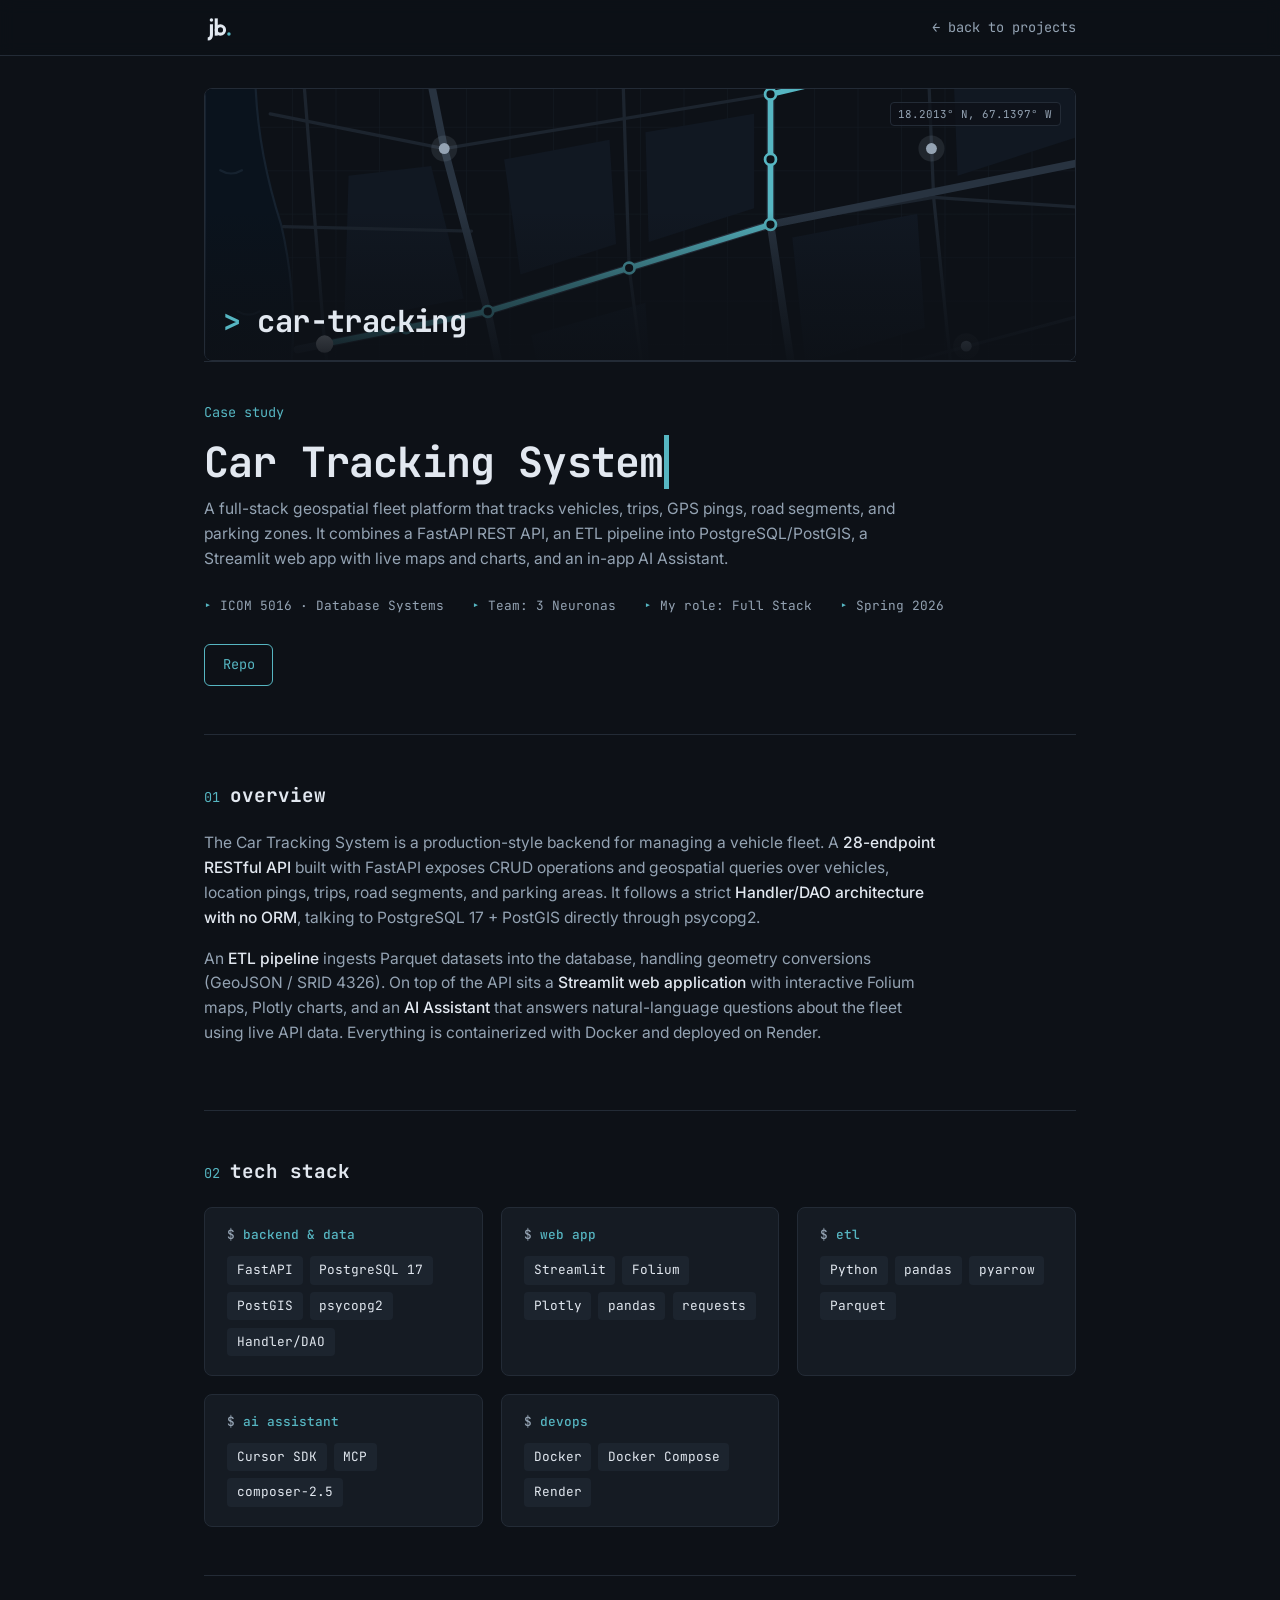
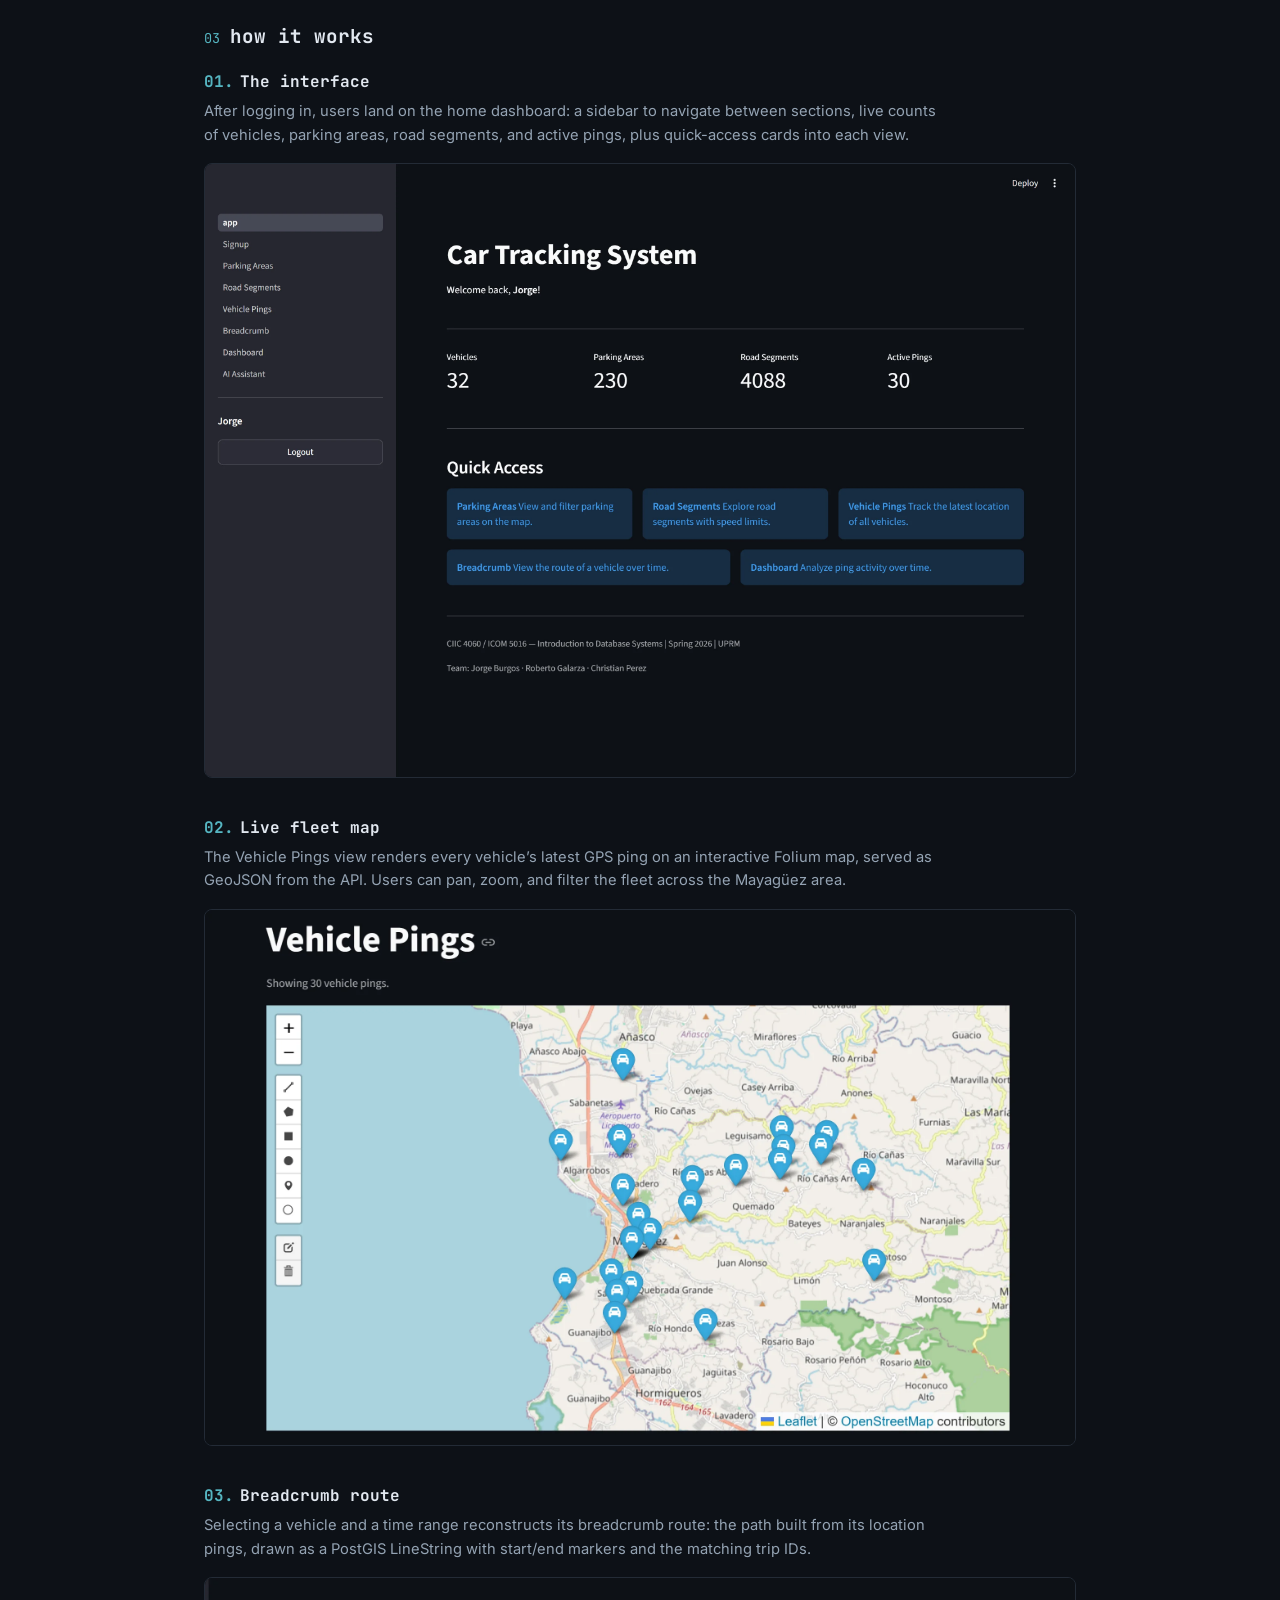
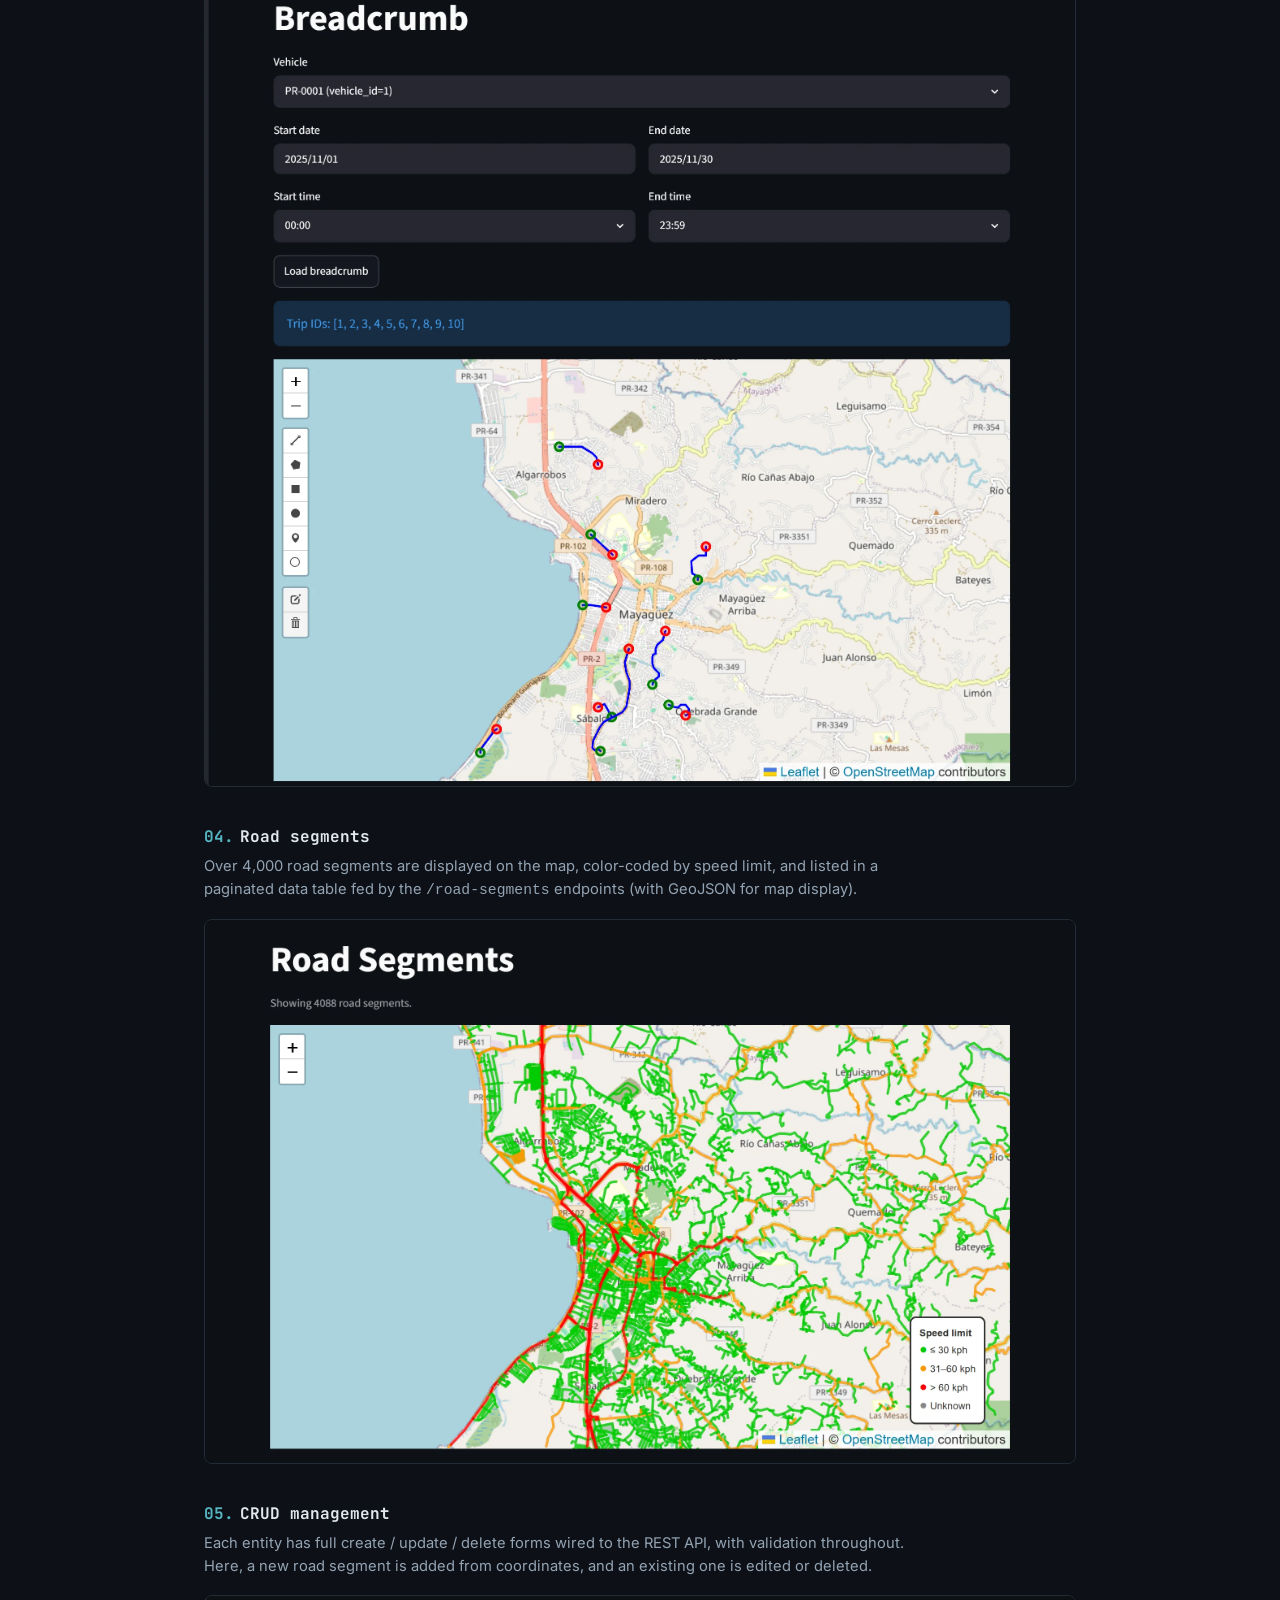
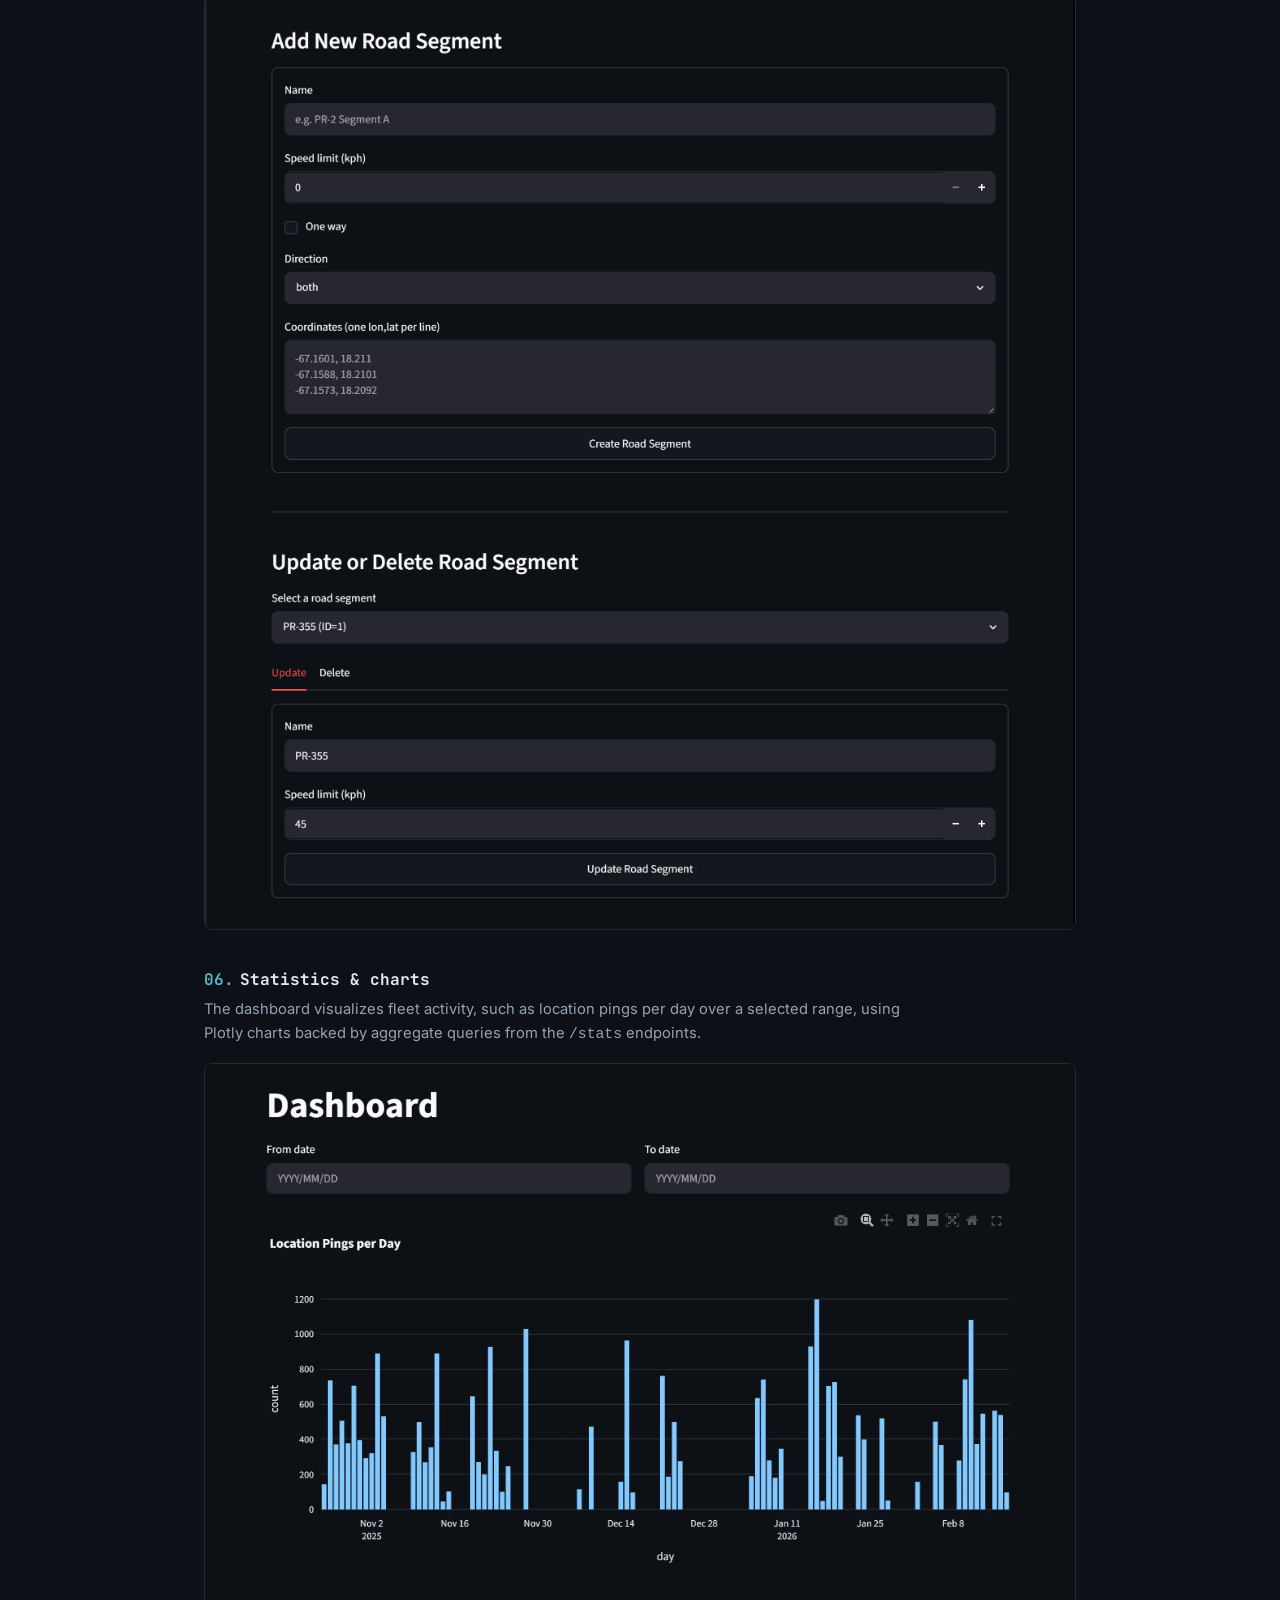
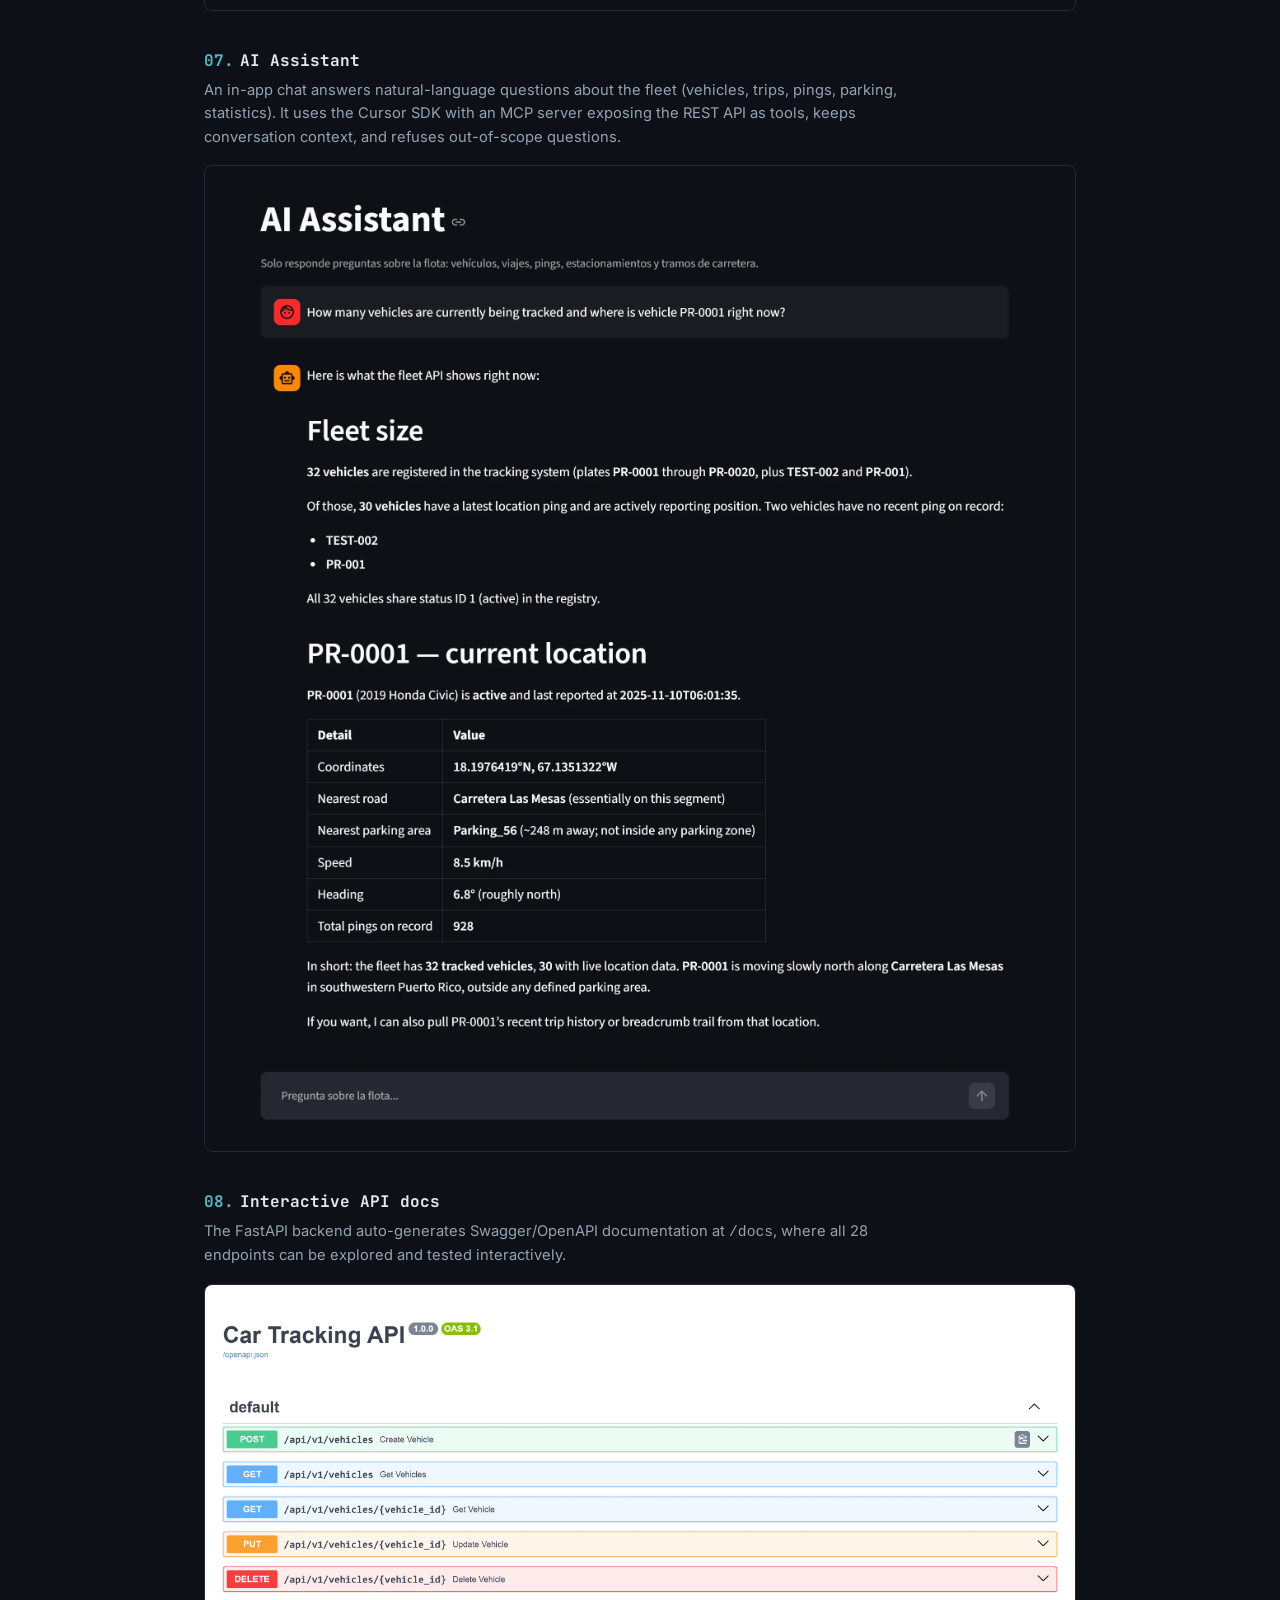
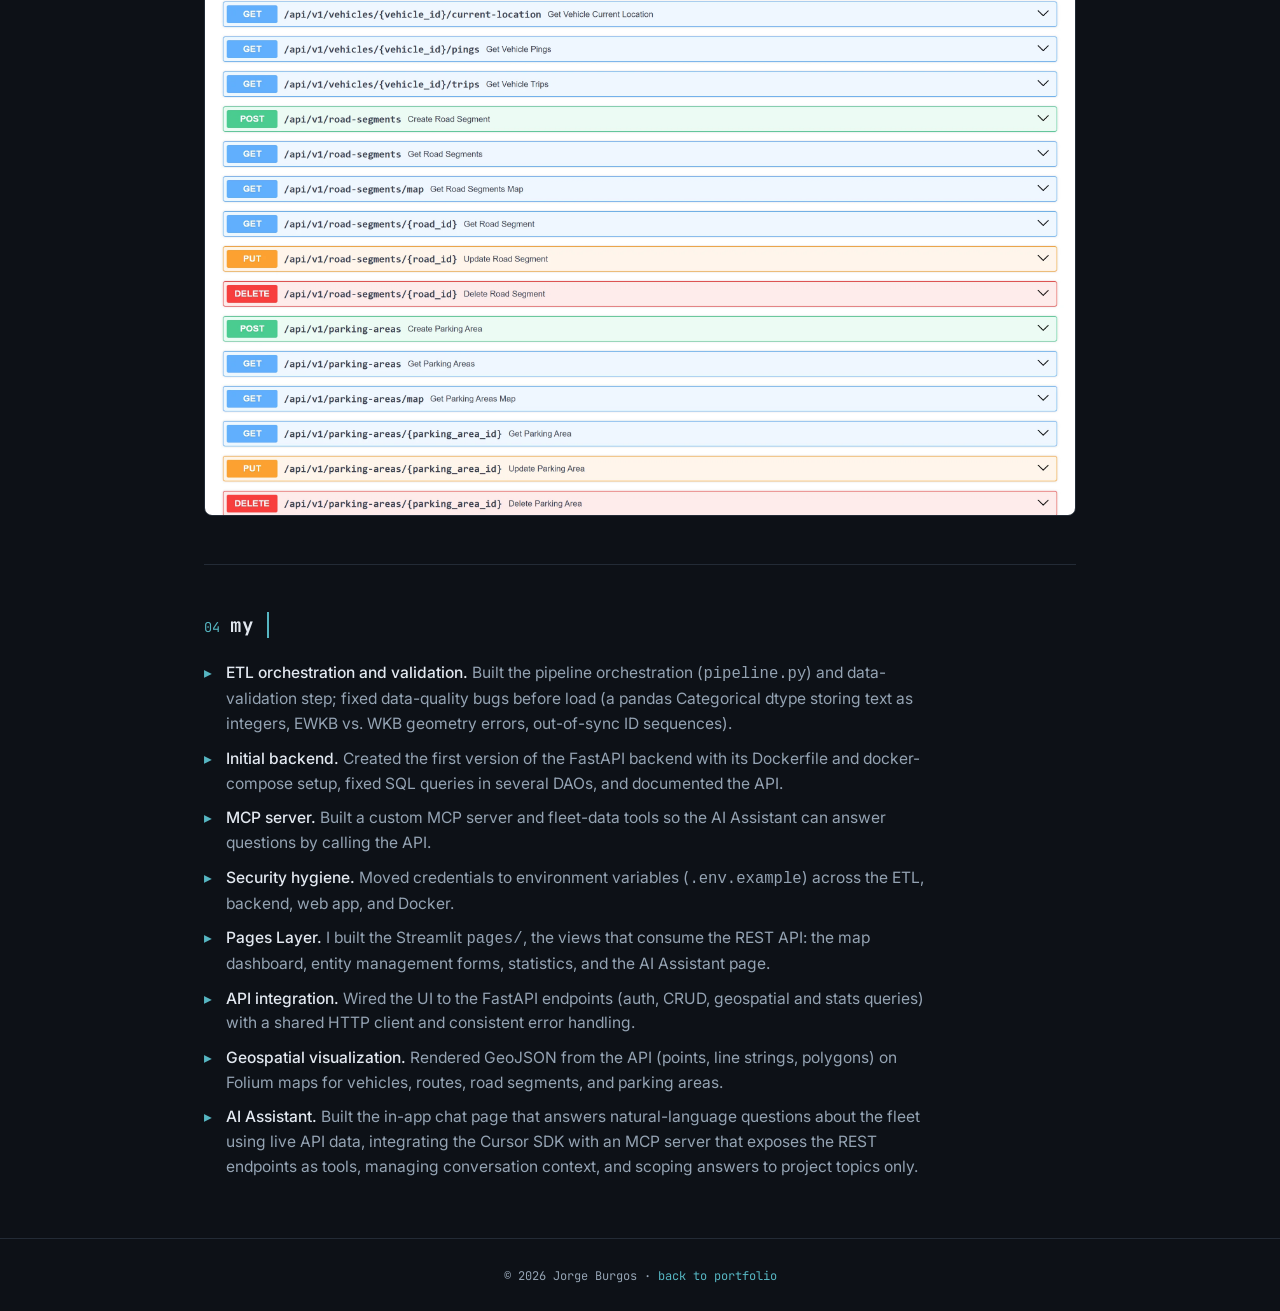
==== commit e6ce5bcc: "Replay the logo animation on hover and keyboard focus" ====
--- a/car-tracking.html
+++ b/car-tracking.html
@@ -763,6 +763,31 @@
       object-fit: cover;
     }
 
+
+    /* ============================================================
+       Logo replay on hover / keyboard focus — a quicker redraw that
+       starts from a faint, partly drawn logo (never fully empty)
+       ============================================================ */
+    .nav-logo.logo-replay .logo-stroke {
+      stroke-dasharray: 1;
+      animation: logo-redraw 0.45s cubic-bezier(0.65, 0, 0.35, 1) calc(var(--d) * 0.5) both;
+    }
+
+    .nav-logo.logo-replay .logo-dot {
+      transform-box: fill-box;
+      transform-origin: center;
+      animation: logo-repop 0.4s cubic-bezier(0.34, 1.56, 0.64, 1) calc(var(--d) * 0.5) both;
+    }
+
+    @keyframes logo-redraw {
+      from { stroke-dashoffset: 0.85; stroke-opacity: 0.35; }
+      to { stroke-dashoffset: 0; stroke-opacity: 1; }
+    }
+
+    @keyframes logo-repop {
+      from { transform: scale(0.4); }
+      to { transform: scale(1); }
+    }
   </style>
 </head>
 
@@ -1297,6 +1322,47 @@
         });
       });
     }
+
+    /* ============================================================
+       Logo replay
+       ------------------------------------------------------------
+       Hovering the logo (or reaching it with Tab) replays a short
+       version of the drawing. A replay always finishes before the
+       next one can start. Not on touch screens or reduced motion.
+       ============================================================ */
+    (() => {
+      const logo = document.querySelector(".nav-logo");
+      const link = logo && logo.closest("a");
+      if (!logo || !link) return;
+
+      const root = document.documentElement;
+      // Once the first-visit drawing has finished, drop its class so it can
+      // never restart when the replay class comes and goes.
+      if (root.classList.contains("logo-intro")) {
+        setTimeout(() => root.classList.remove("logo-intro"), 1600);
+      }
+
+      const canHover = window.matchMedia("(hover: hover)");
+      const reducedMotion = window.matchMedia("(prefers-reduced-motion: reduce)");
+      let running = false;
+
+      const replay = () => {
+        if (running || reducedMotion.matches || root.classList.contains("logo-intro")) return;
+        running = true;
+        logo.classList.add("logo-replay");
+        setTimeout(() => {
+          logo.classList.remove("logo-replay");
+          running = false;
+        }, 800);
+      };
+
+      link.addEventListener("mouseenter", () => {
+        if (canHover.matches) replay();
+      });
+      link.addEventListener("focus", () => {
+        if (link.matches(":focus-visible")) replay();
+      });
+    })();
   </script>
 </body>
 </html>
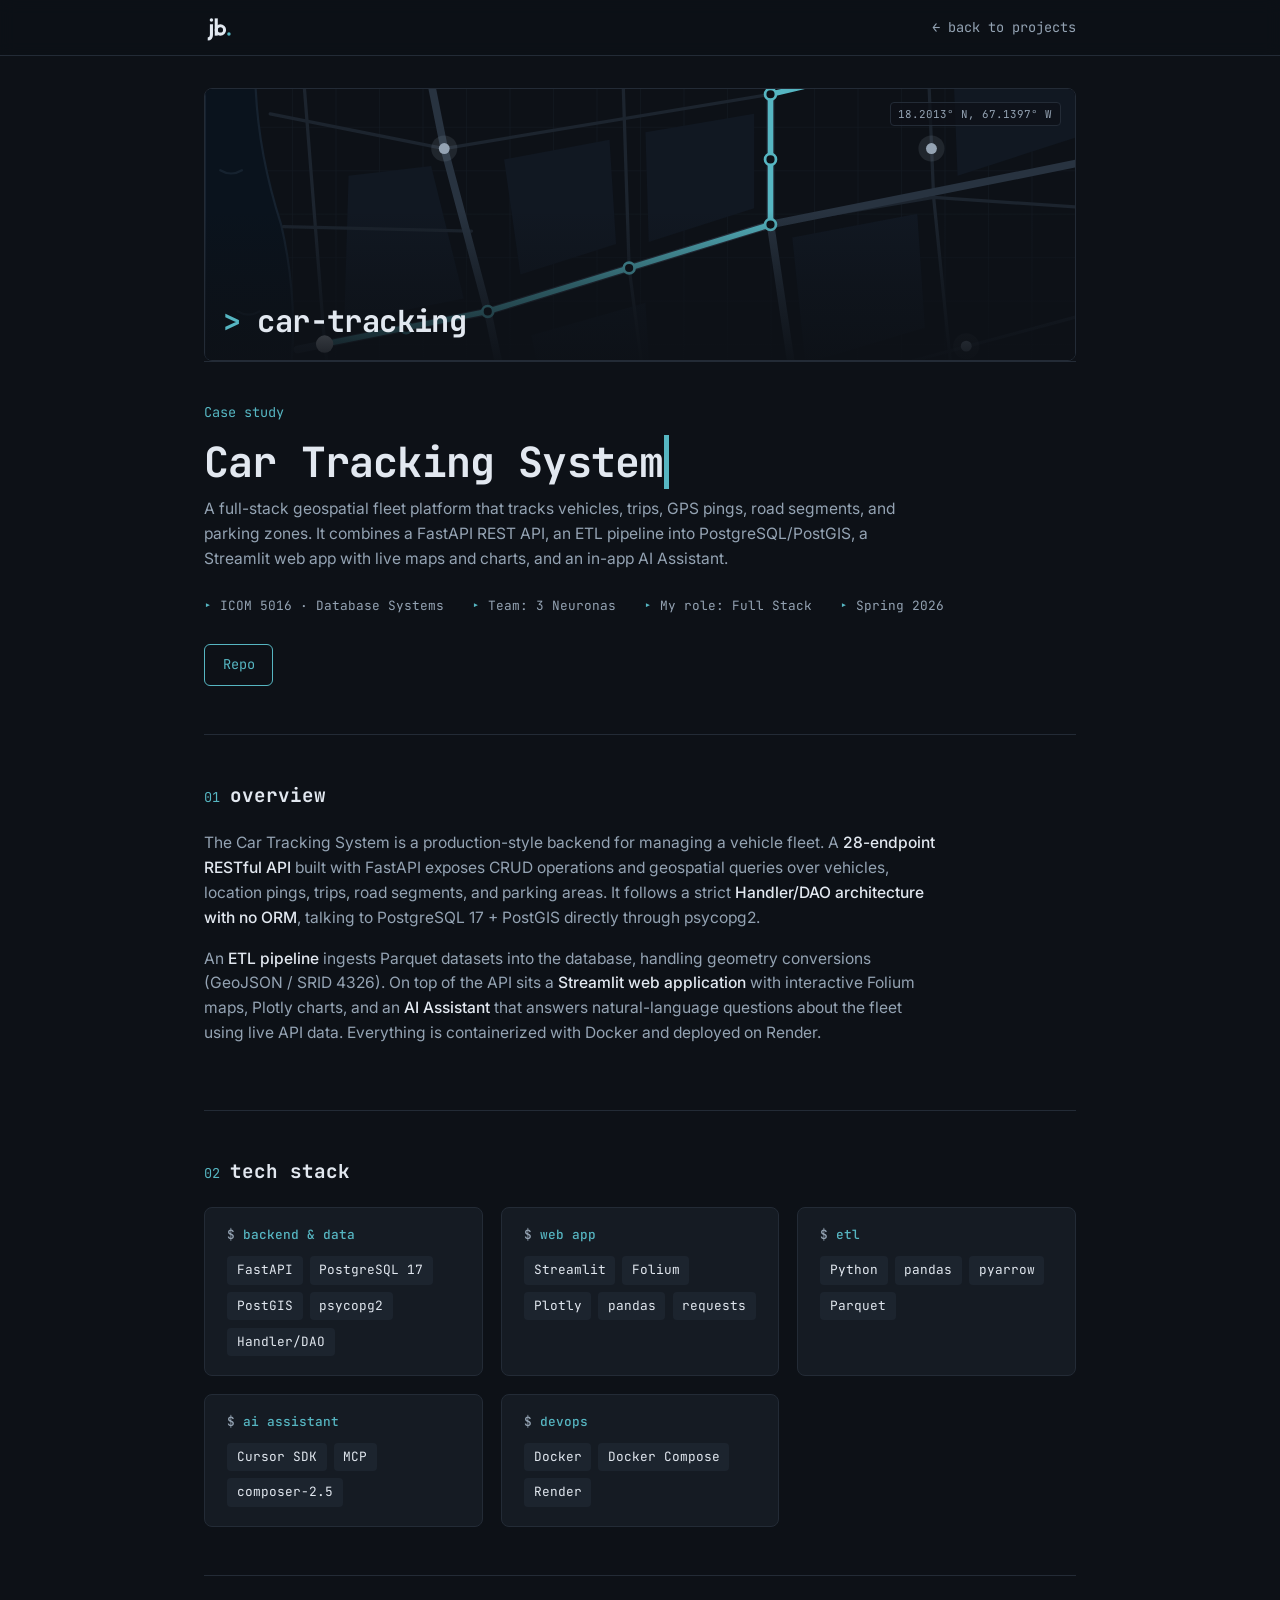
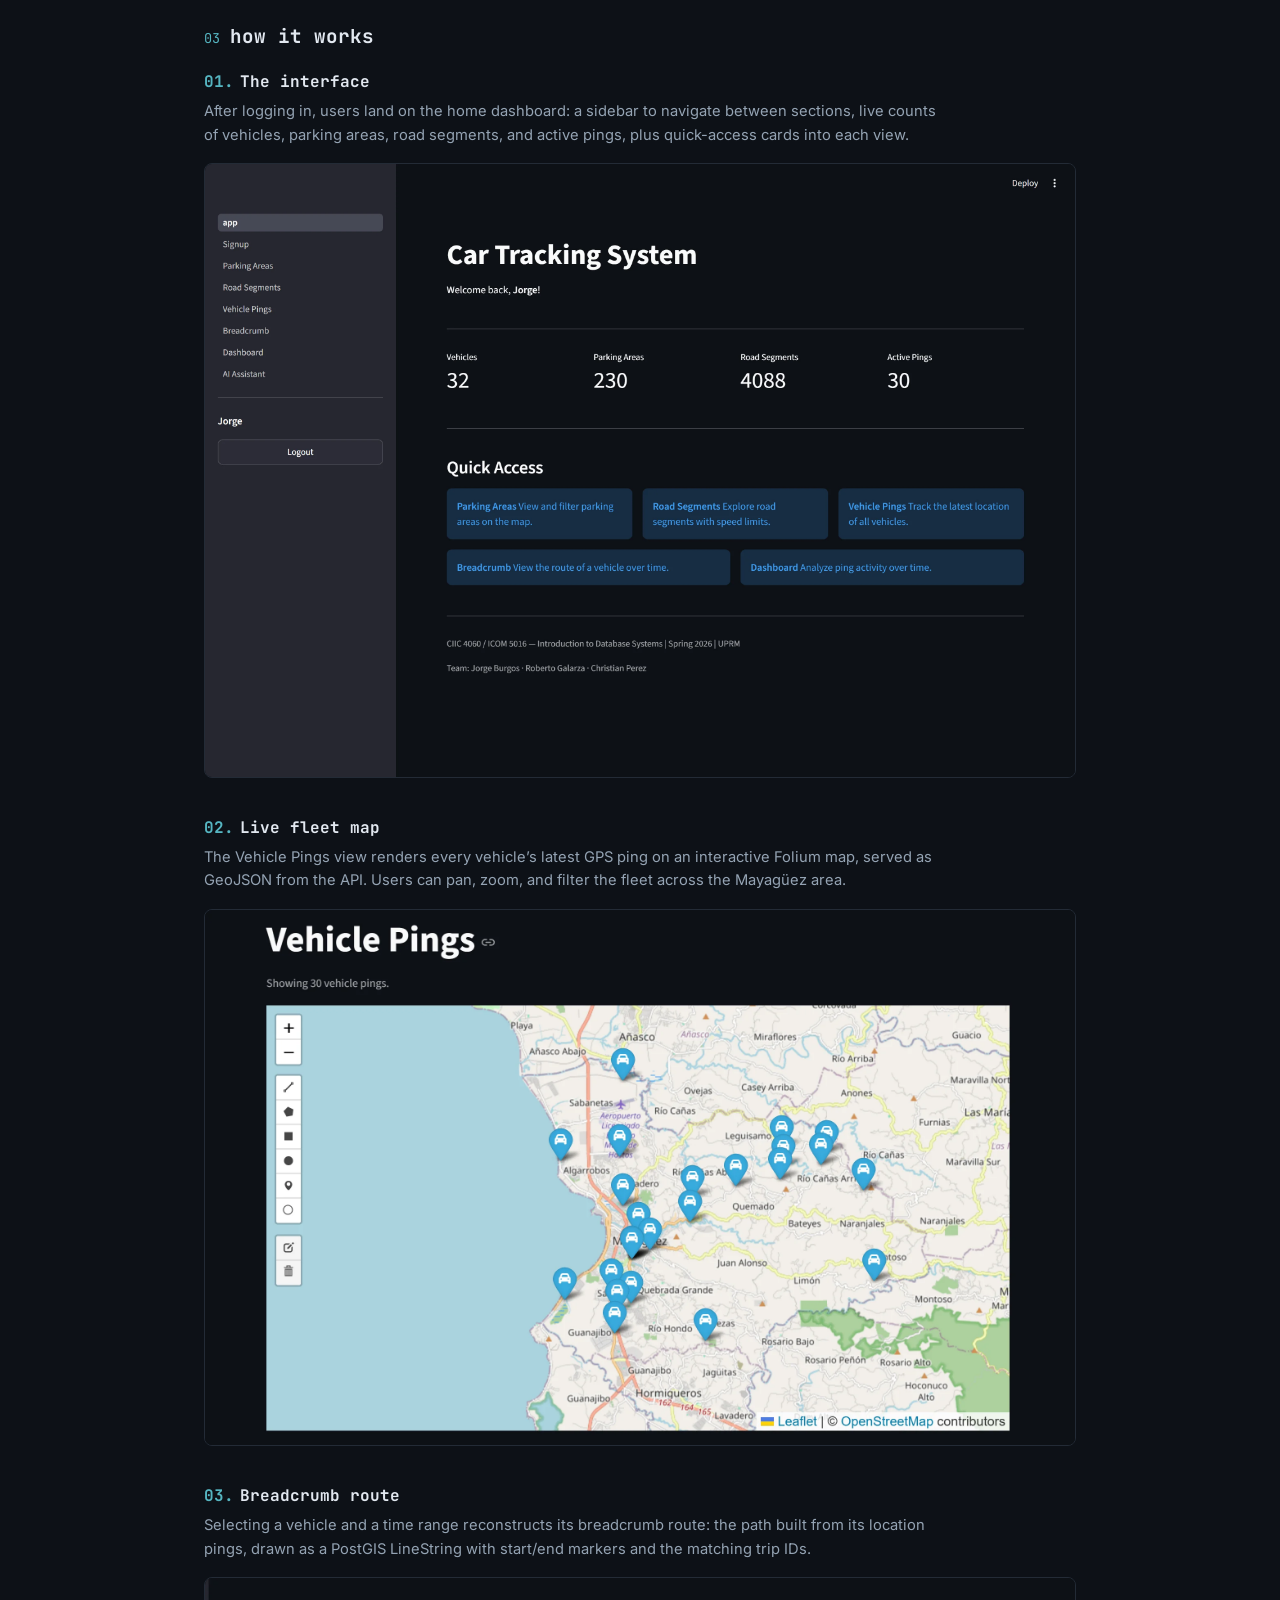
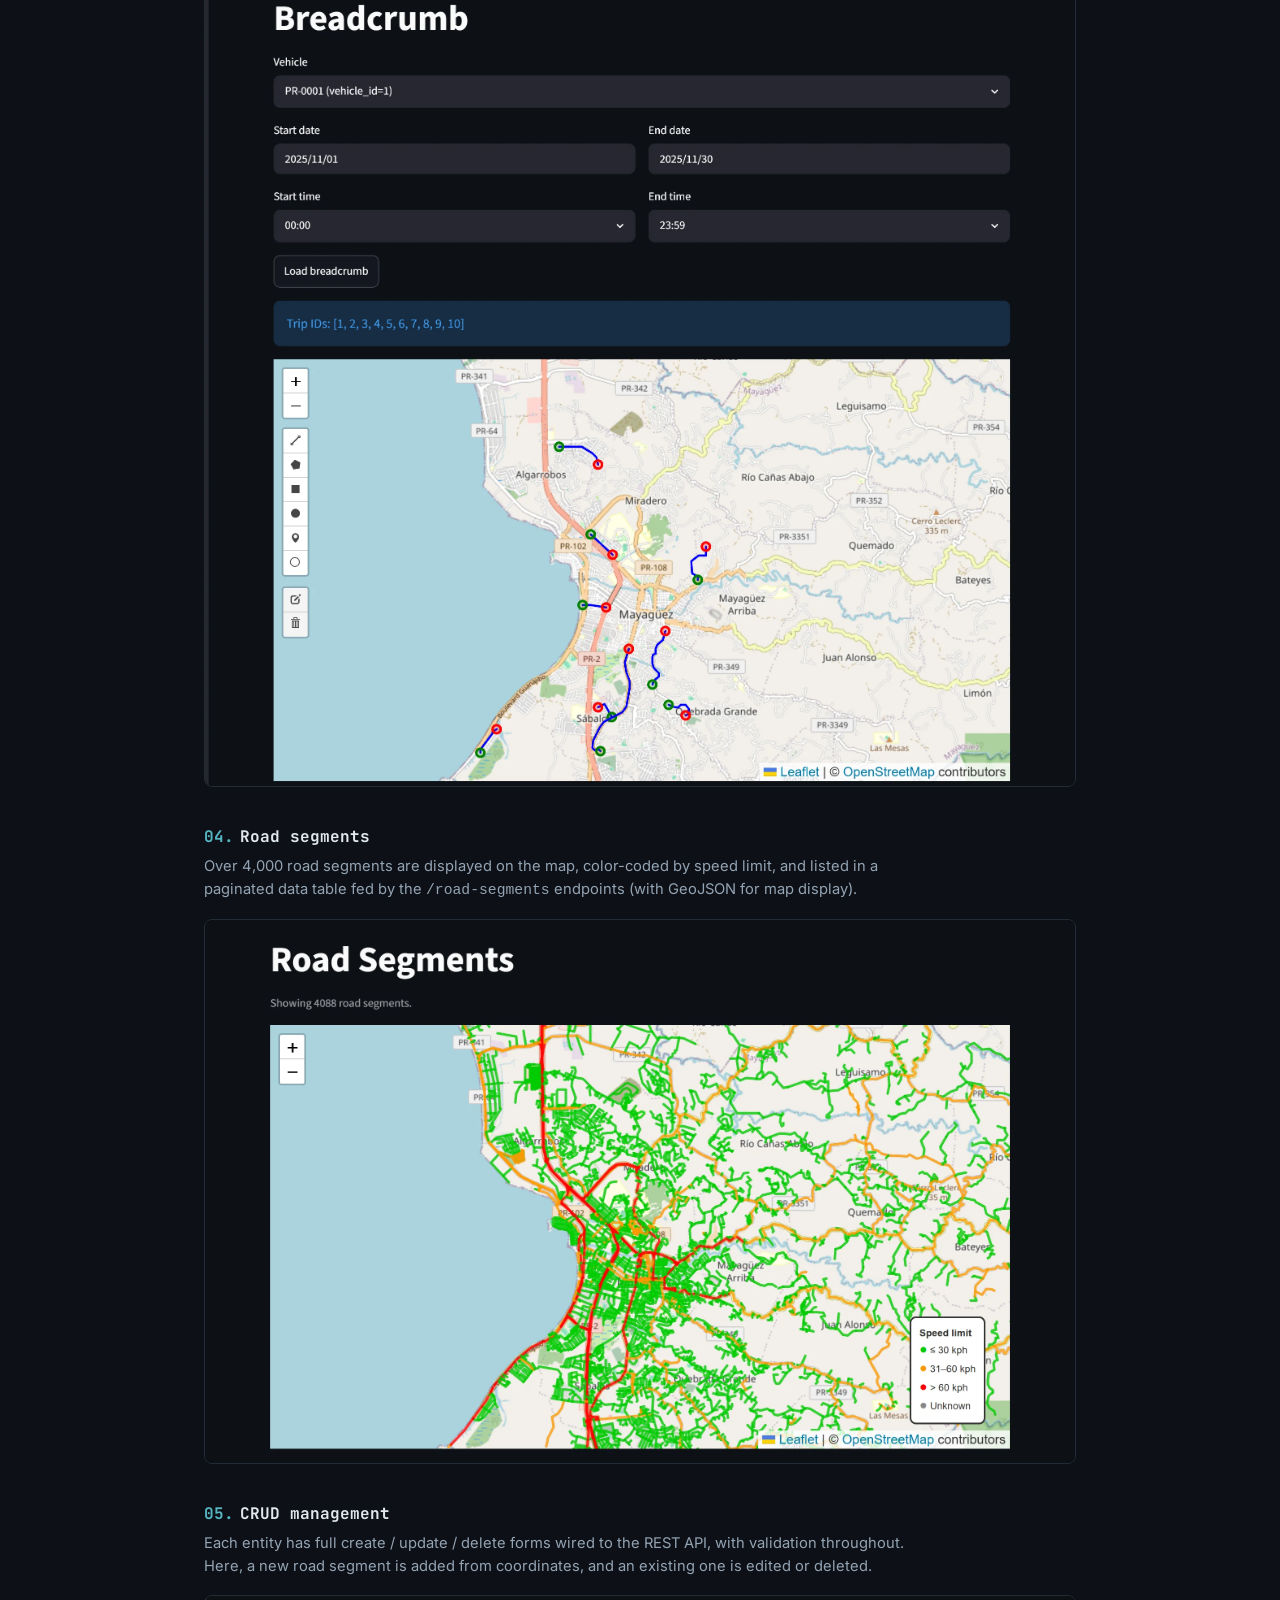
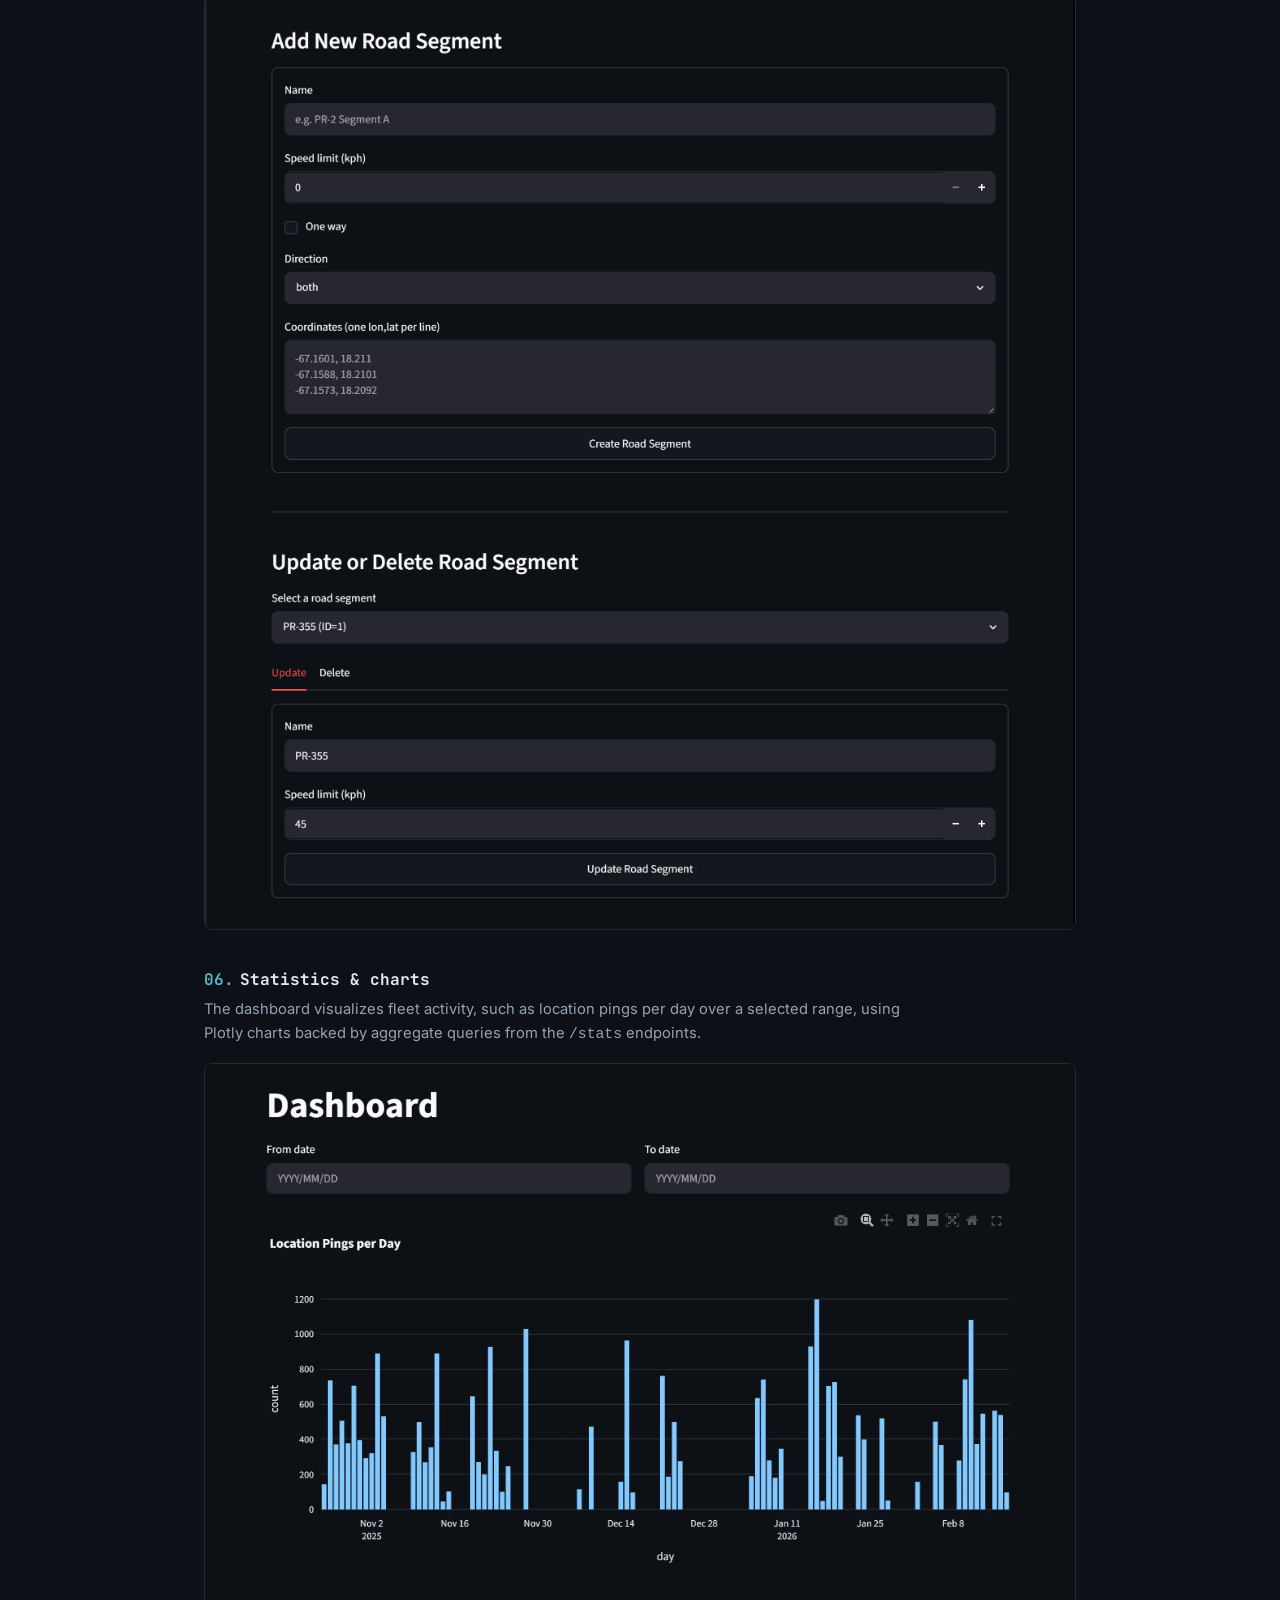
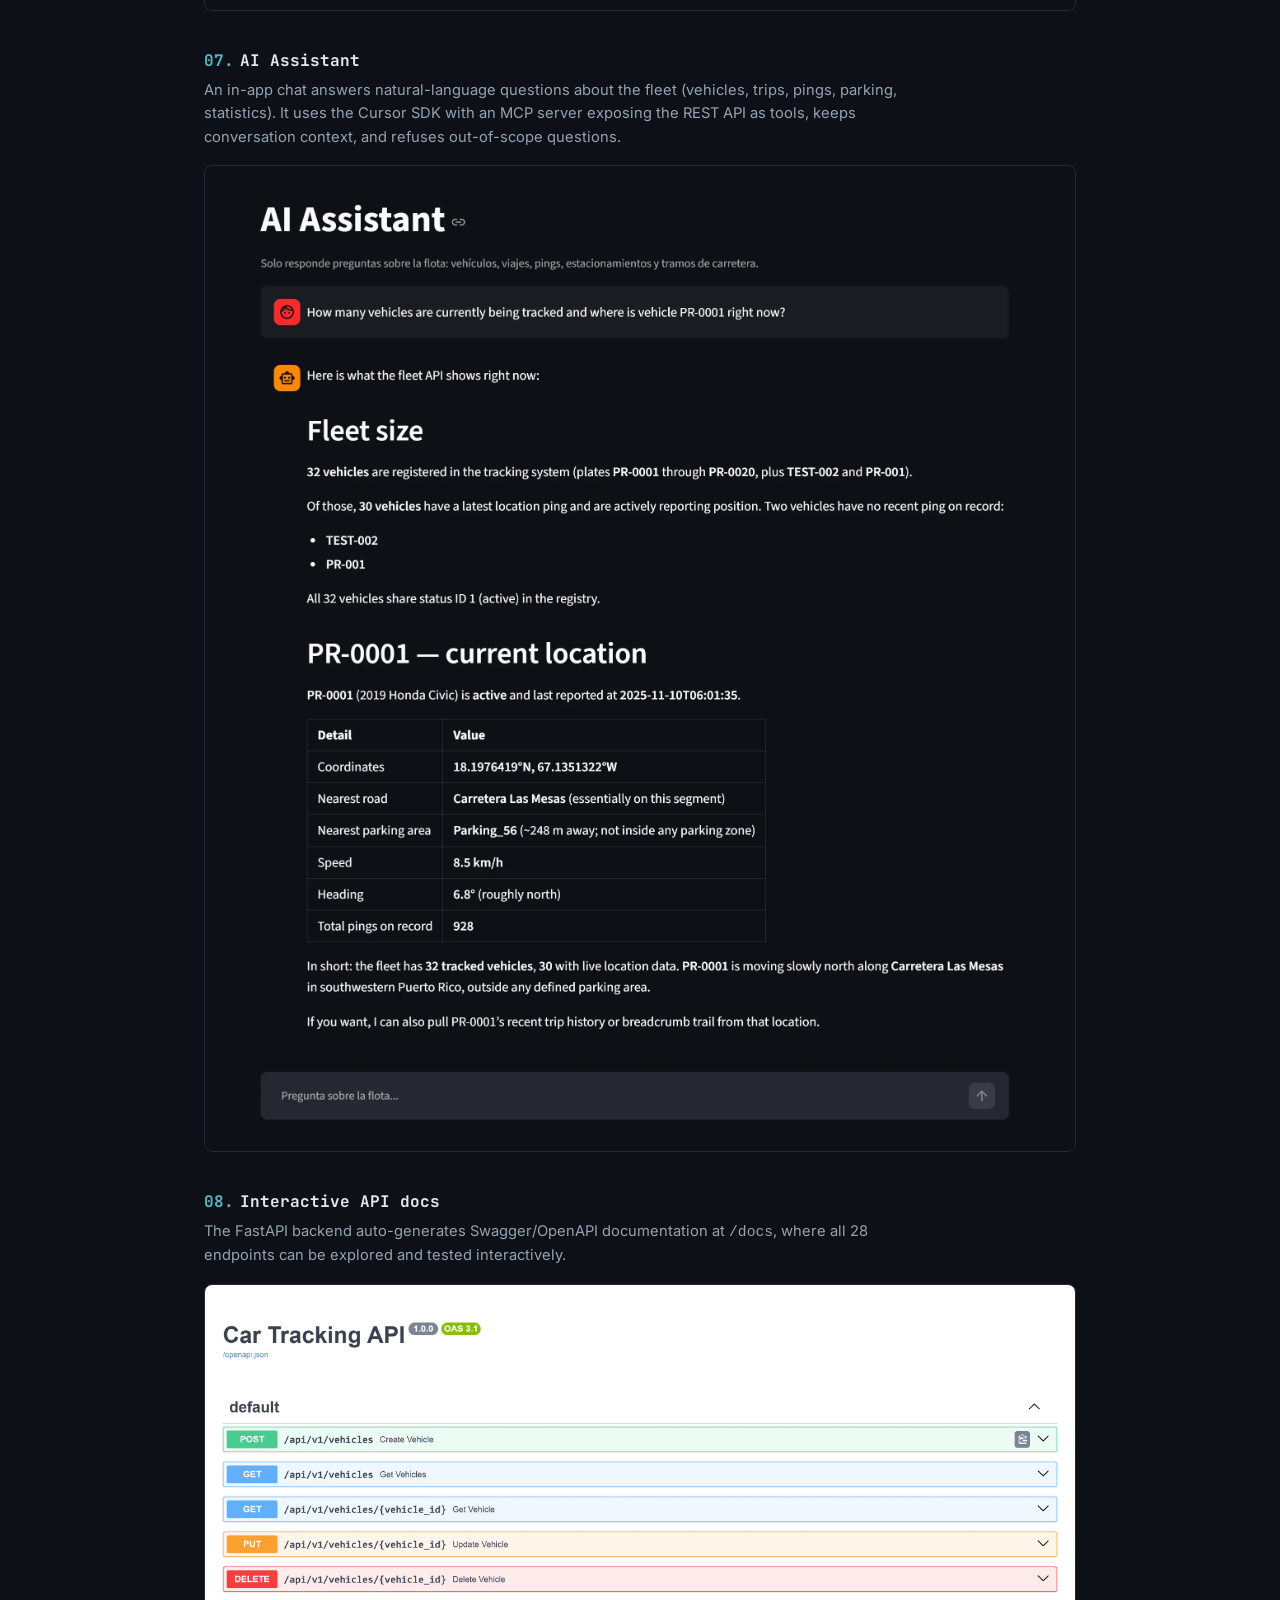
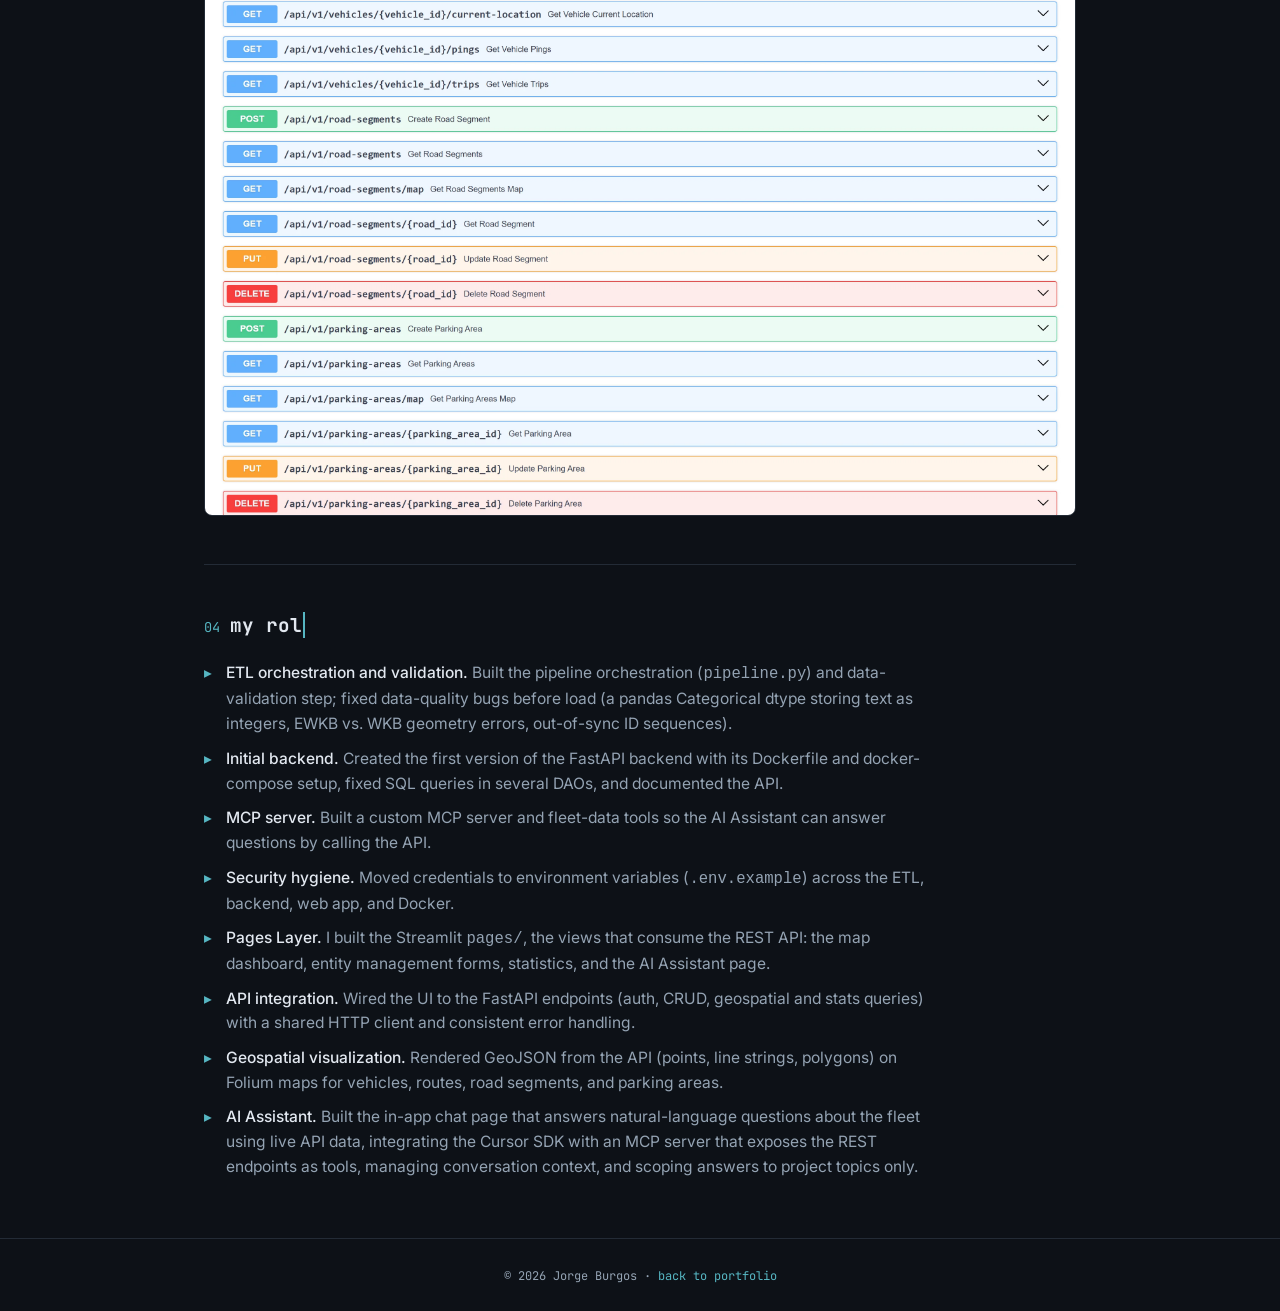
==== commit 53409051: "Fix logo hover replay on touch-screen laptops used with a mouse" ====
--- a/car-tracking.html
+++ b/car-tracking.html
@@ -1328,7 +1328,7 @@
        ------------------------------------------------------------
        Hovering the logo (or reaching it with Tab) replays a short
        version of the drawing. A replay always finishes before the
-       next one can start. Not on touch screens or reduced motion.
+       next one can start. Not for touch taps or reduced motion.
        ============================================================ */
     (() => {
       const logo = document.querySelector(".nav-logo");
@@ -1342,7 +1342,6 @@
         setTimeout(() => root.classList.remove("logo-intro"), 1600);
       }
 
-      const canHover = window.matchMedia("(hover: hover)");
       const reducedMotion = window.matchMedia("(prefers-reduced-motion: reduce)");
       let running = false;
 
@@ -1356,8 +1355,10 @@
         }, 800);
       };
 
-      link.addEventListener("mouseenter", () => {
-        if (canHover.matches) replay();
+      // Decide per event: touch-screen laptops report "no hover" even when a
+      // mouse is used, so check the pointer that actually entered.
+      link.addEventListener("pointerenter", (event) => {
+        if (event.pointerType === "mouse" || event.pointerType === "pen") replay();
       });
       link.addEventListener("focus", () => {
         if (link.matches(":focus-visible")) replay();
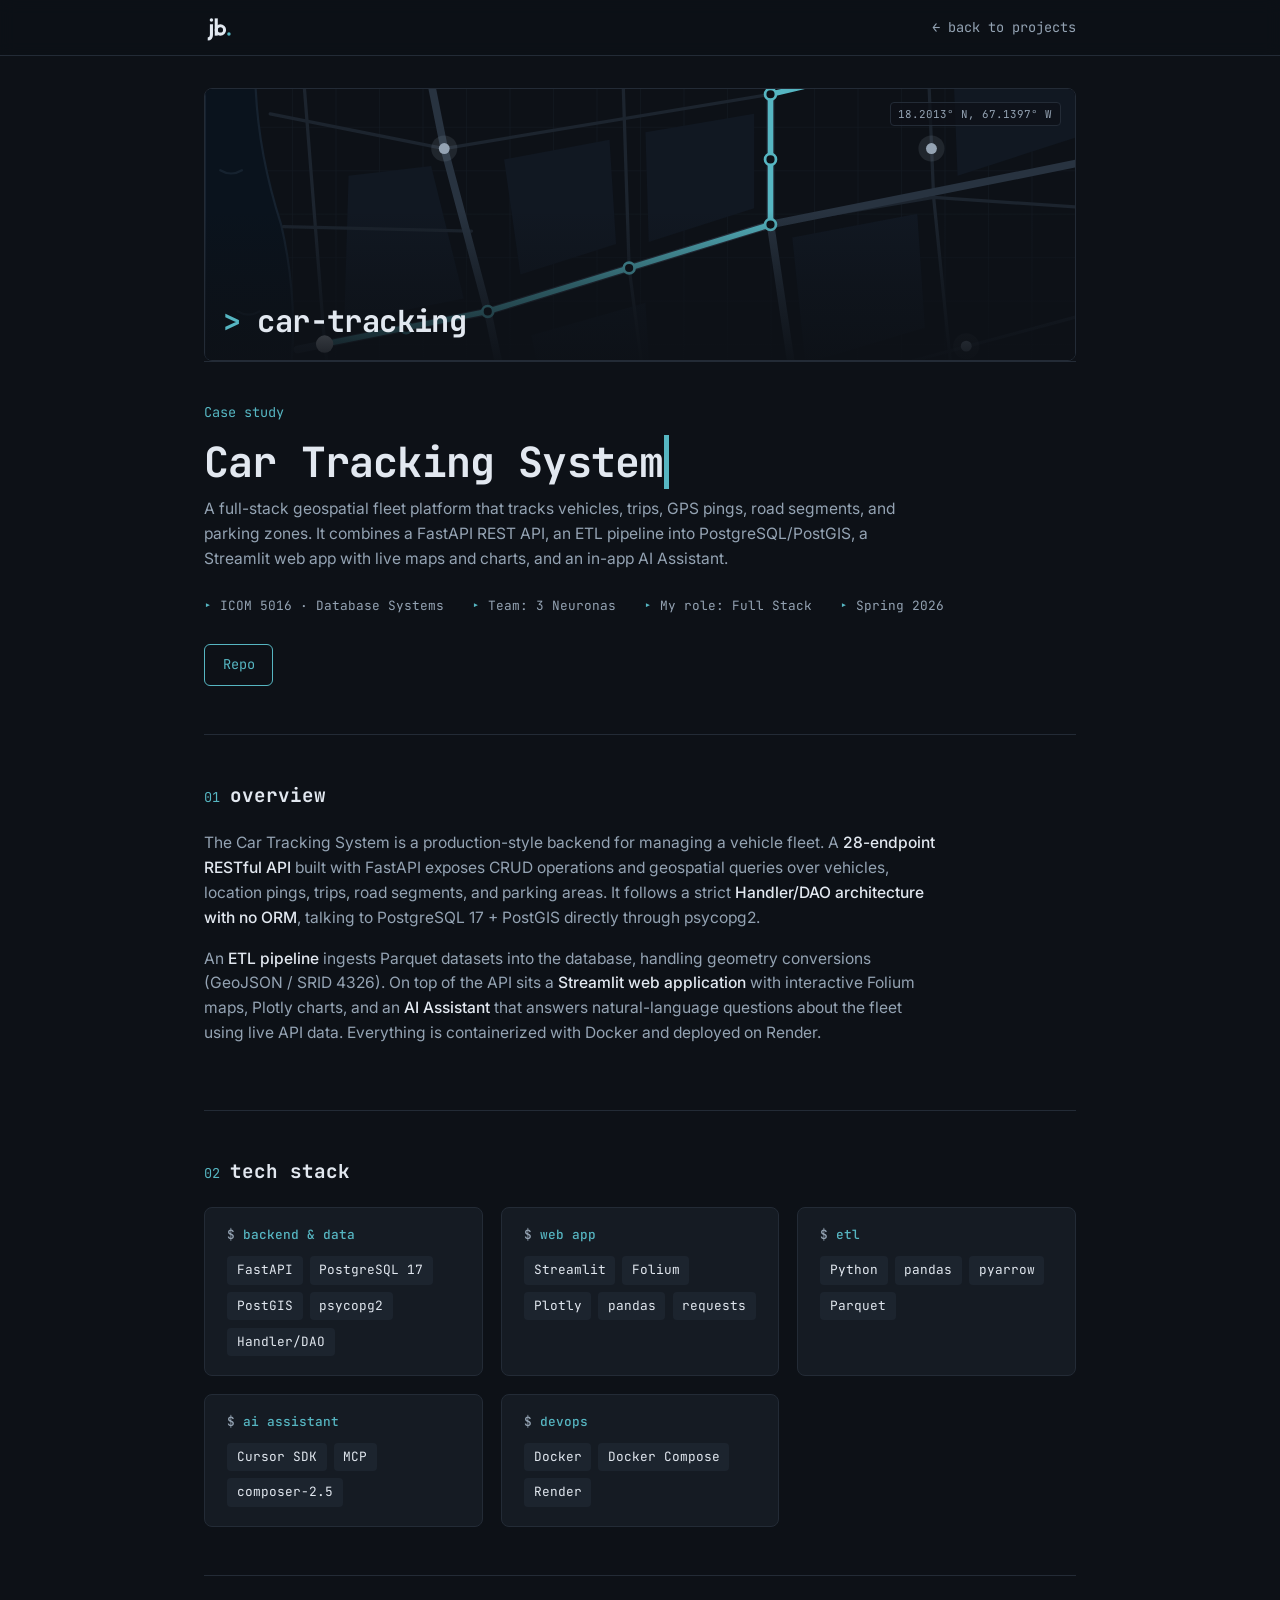
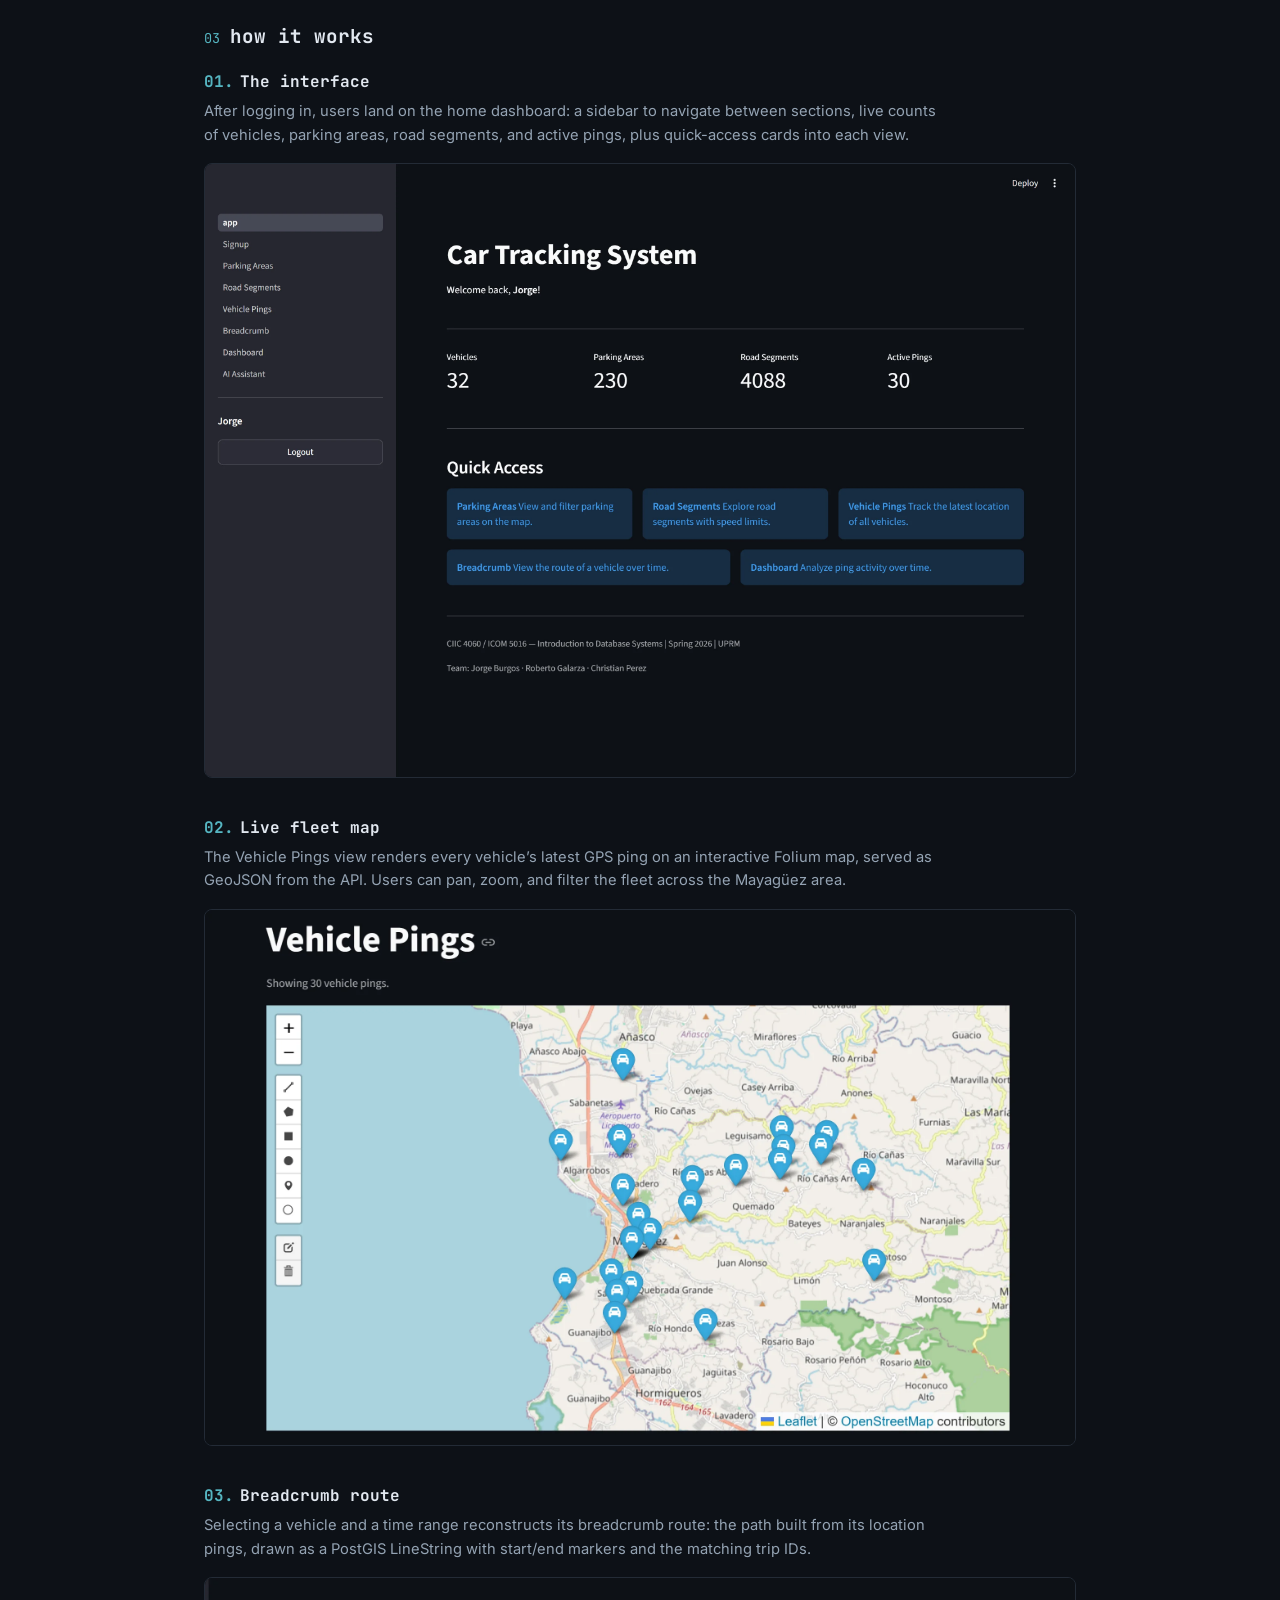
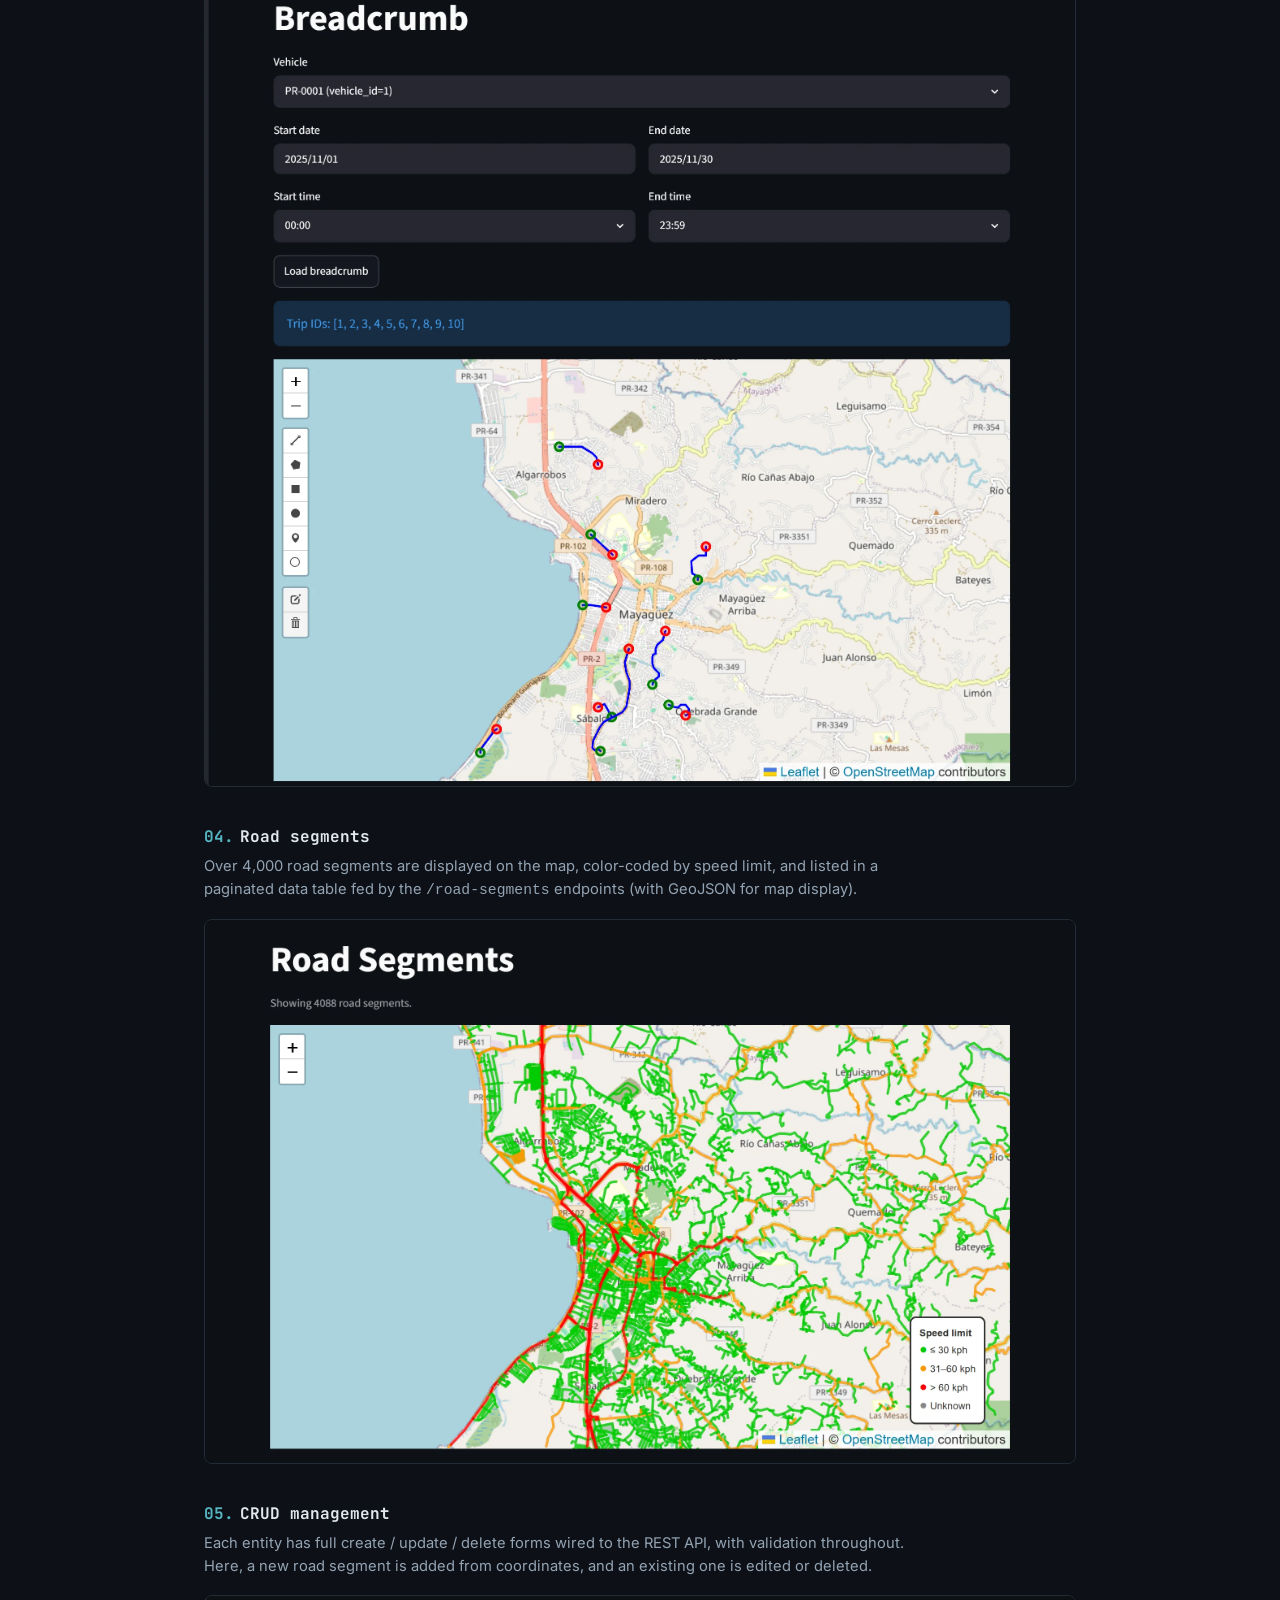
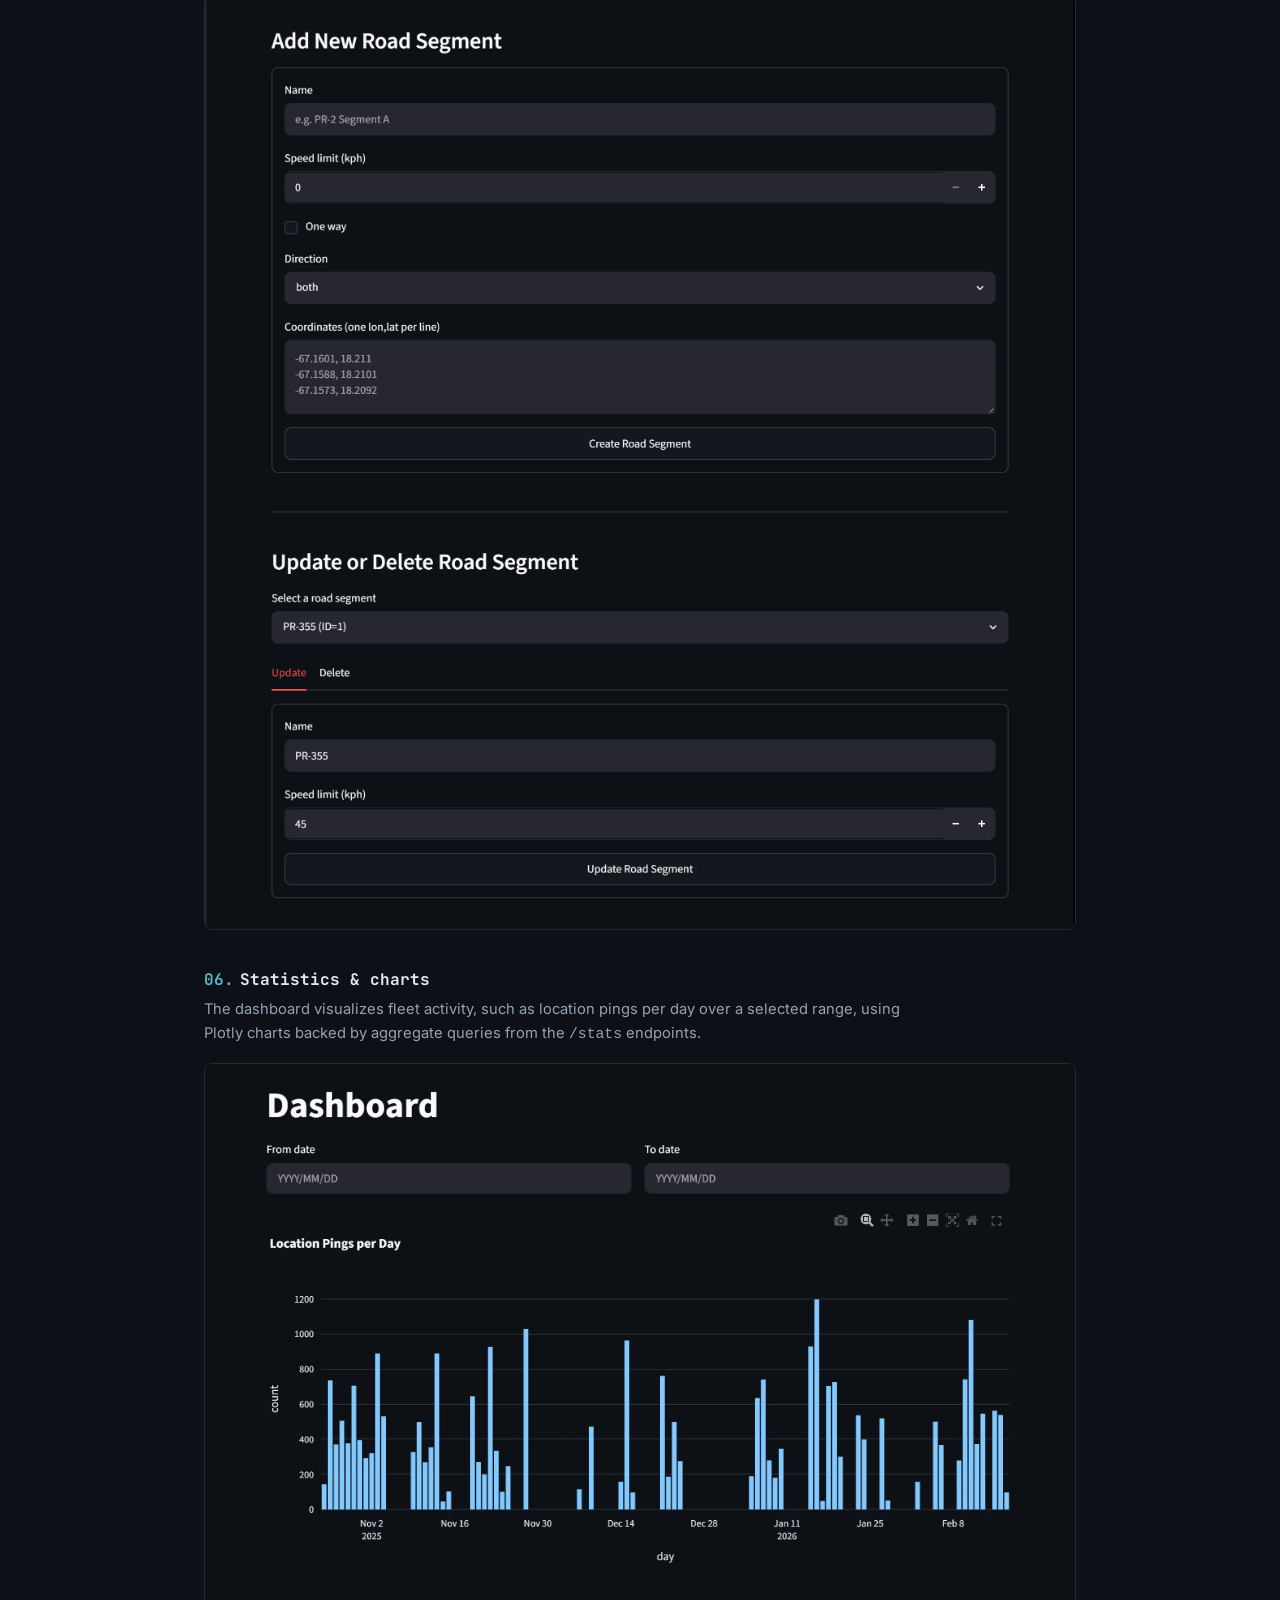
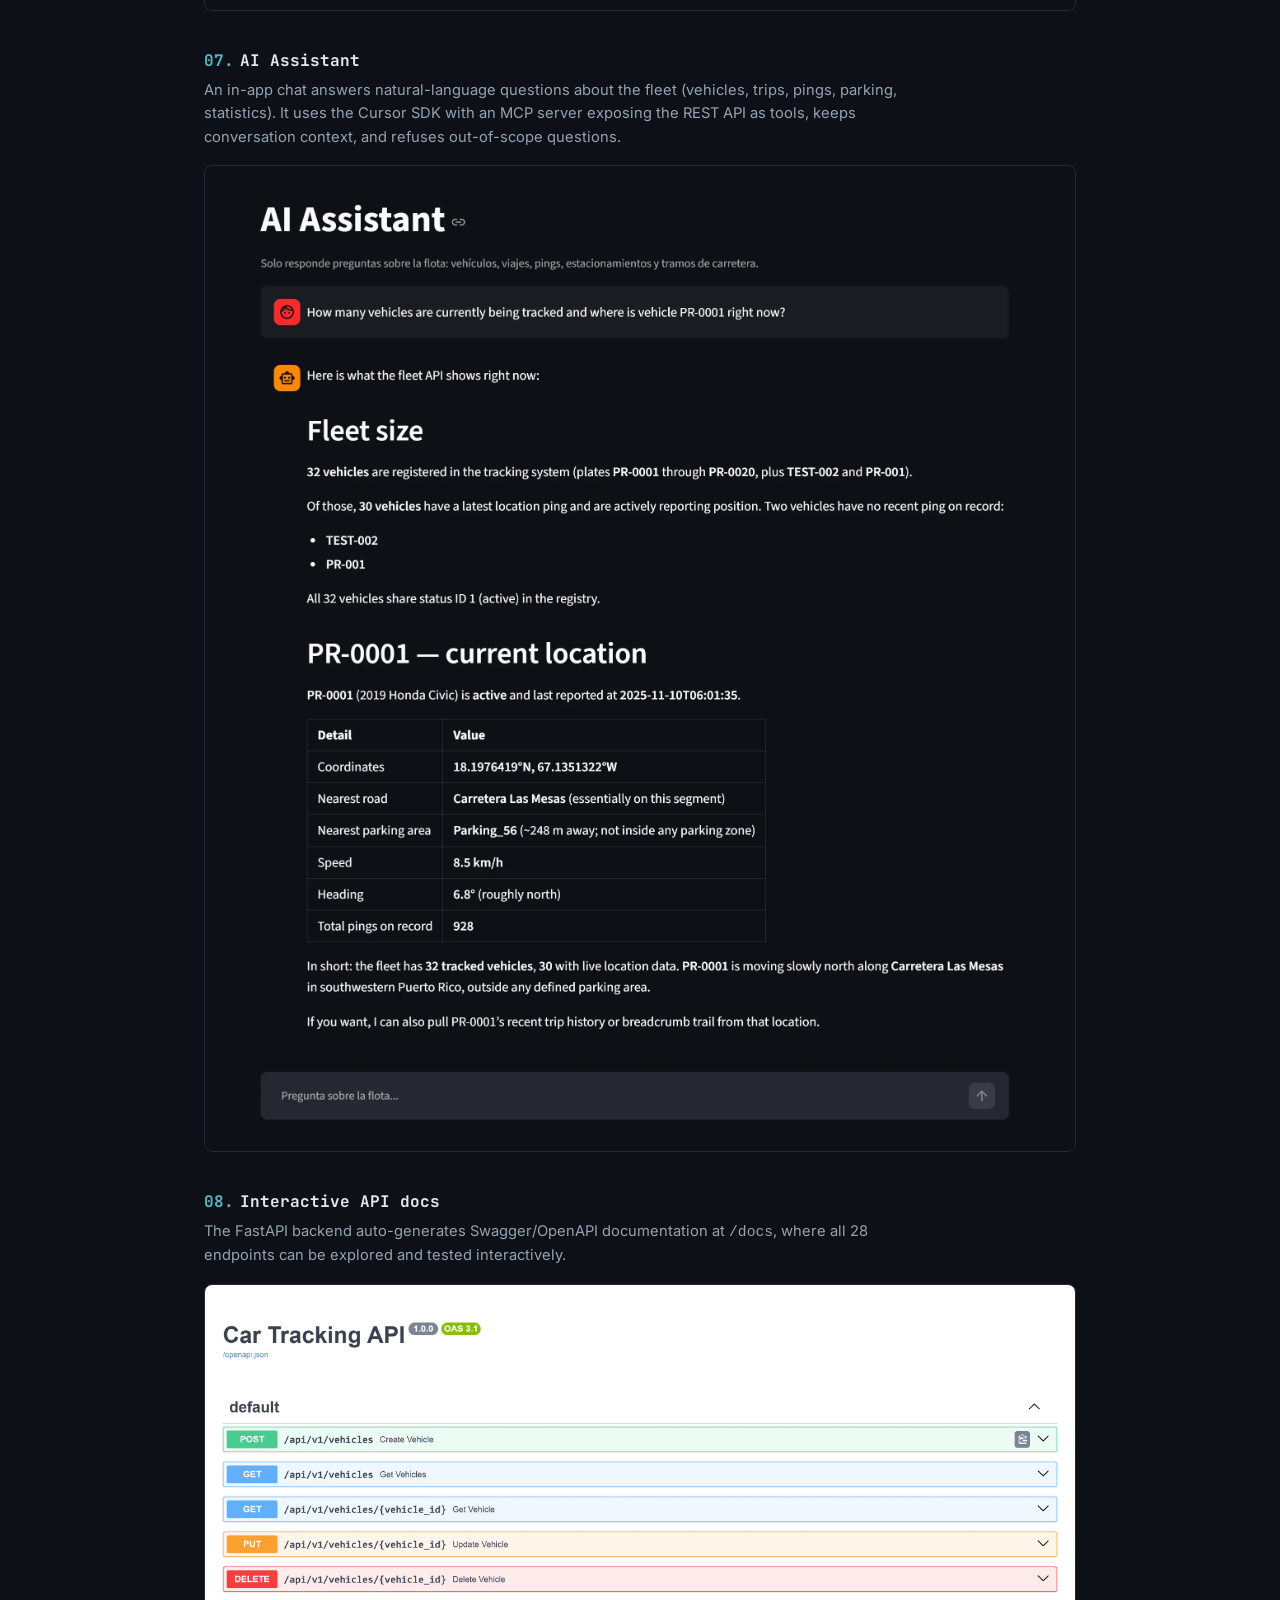
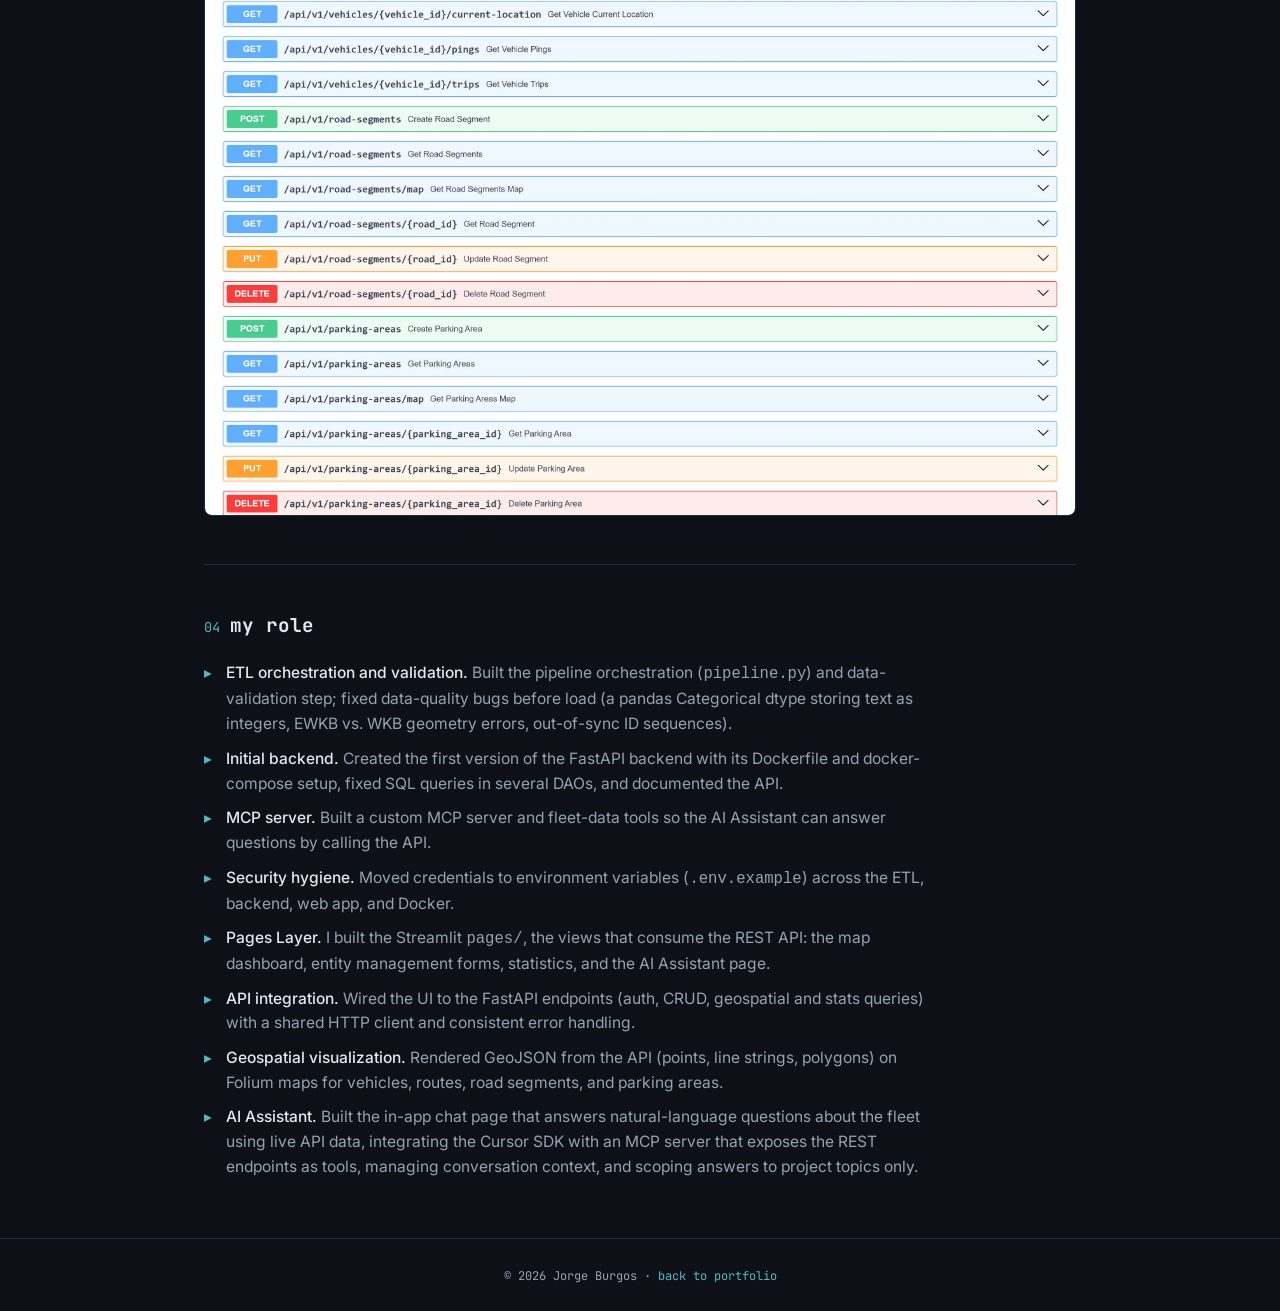
==== commit b8210564: "Replay the logo animation on click instead of hover" ====
--- a/car-tracking.html
+++ b/car-tracking.html
@@ -765,7 +765,7 @@
 
 
     /* ============================================================
-       Logo replay on hover / keyboard focus — a quicker redraw that
+       Logo replay on click — a quicker redraw that
        starts from a faint, partly drawn logo (never fully empty)
        ============================================================ */
     .nav-logo.logo-replay .logo-stroke {
@@ -1326,9 +1326,9 @@
     /* ============================================================
        Logo replay
        ------------------------------------------------------------
-       Hovering the logo (or reaching it with Tab) replays a short
-       version of the drawing. A replay always finishes before the
-       next one can start. Not for touch taps or reduced motion.
+       Clicking the logo replays a short version of the drawing. A
+       replay always finishes before the next one can start. Off for
+       reduced motion.
        ============================================================ */
     (() => {
       const logo = document.querySelector(".nav-logo");
@@ -1355,14 +1355,8 @@
         }, 800);
       };
 
-      // Decide per event: touch-screen laptops report "no hover" even when a
-      // mouse is used, so check the pointer that actually entered.
-      link.addEventListener("pointerenter", (event) => {
-        if (event.pointerType === "mouse" || event.pointerType === "pen") replay();
-      });
-      link.addEventListener("focus", () => {
-        if (link.matches(":focus-visible")) replay();
-      });
+      // Clicking the logo (mouse, touch, or Enter on the keyboard) replays it.
+      link.addEventListener("click", replay);
     })();
   </script>
 </body>
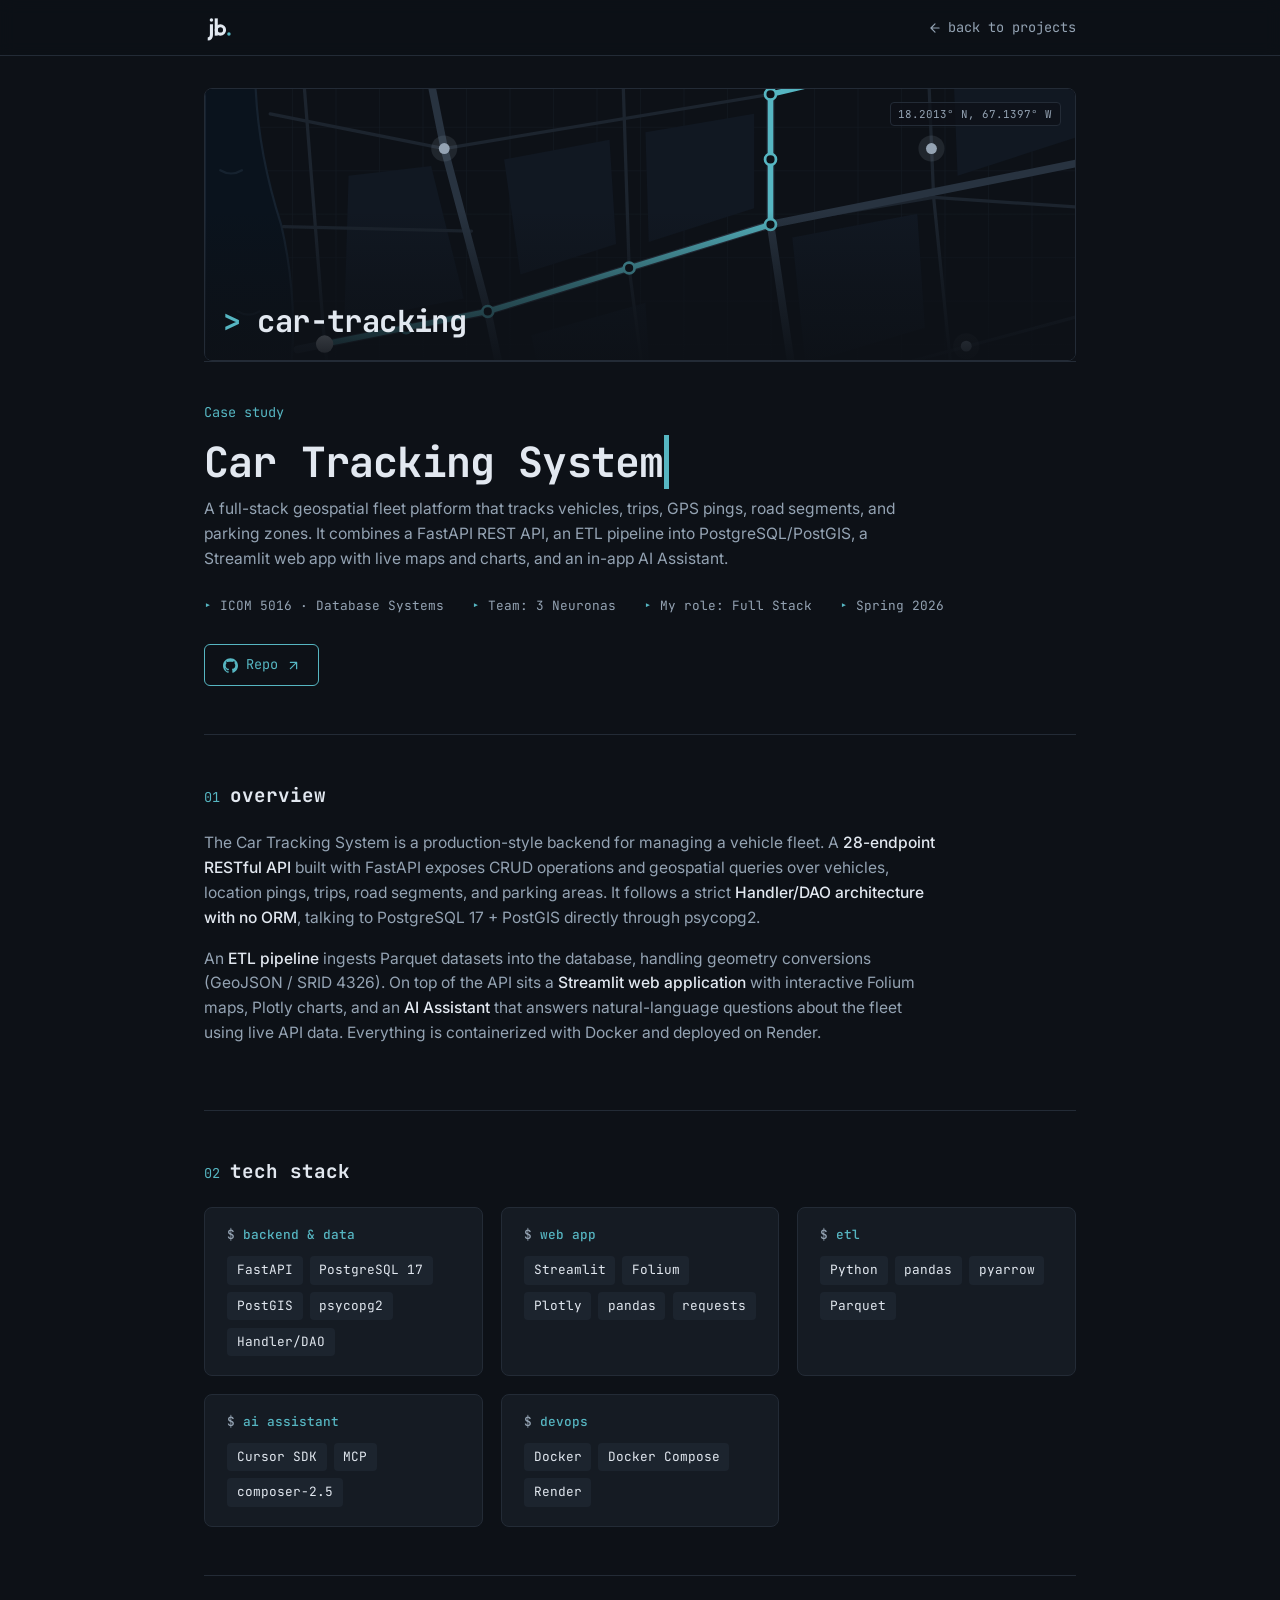
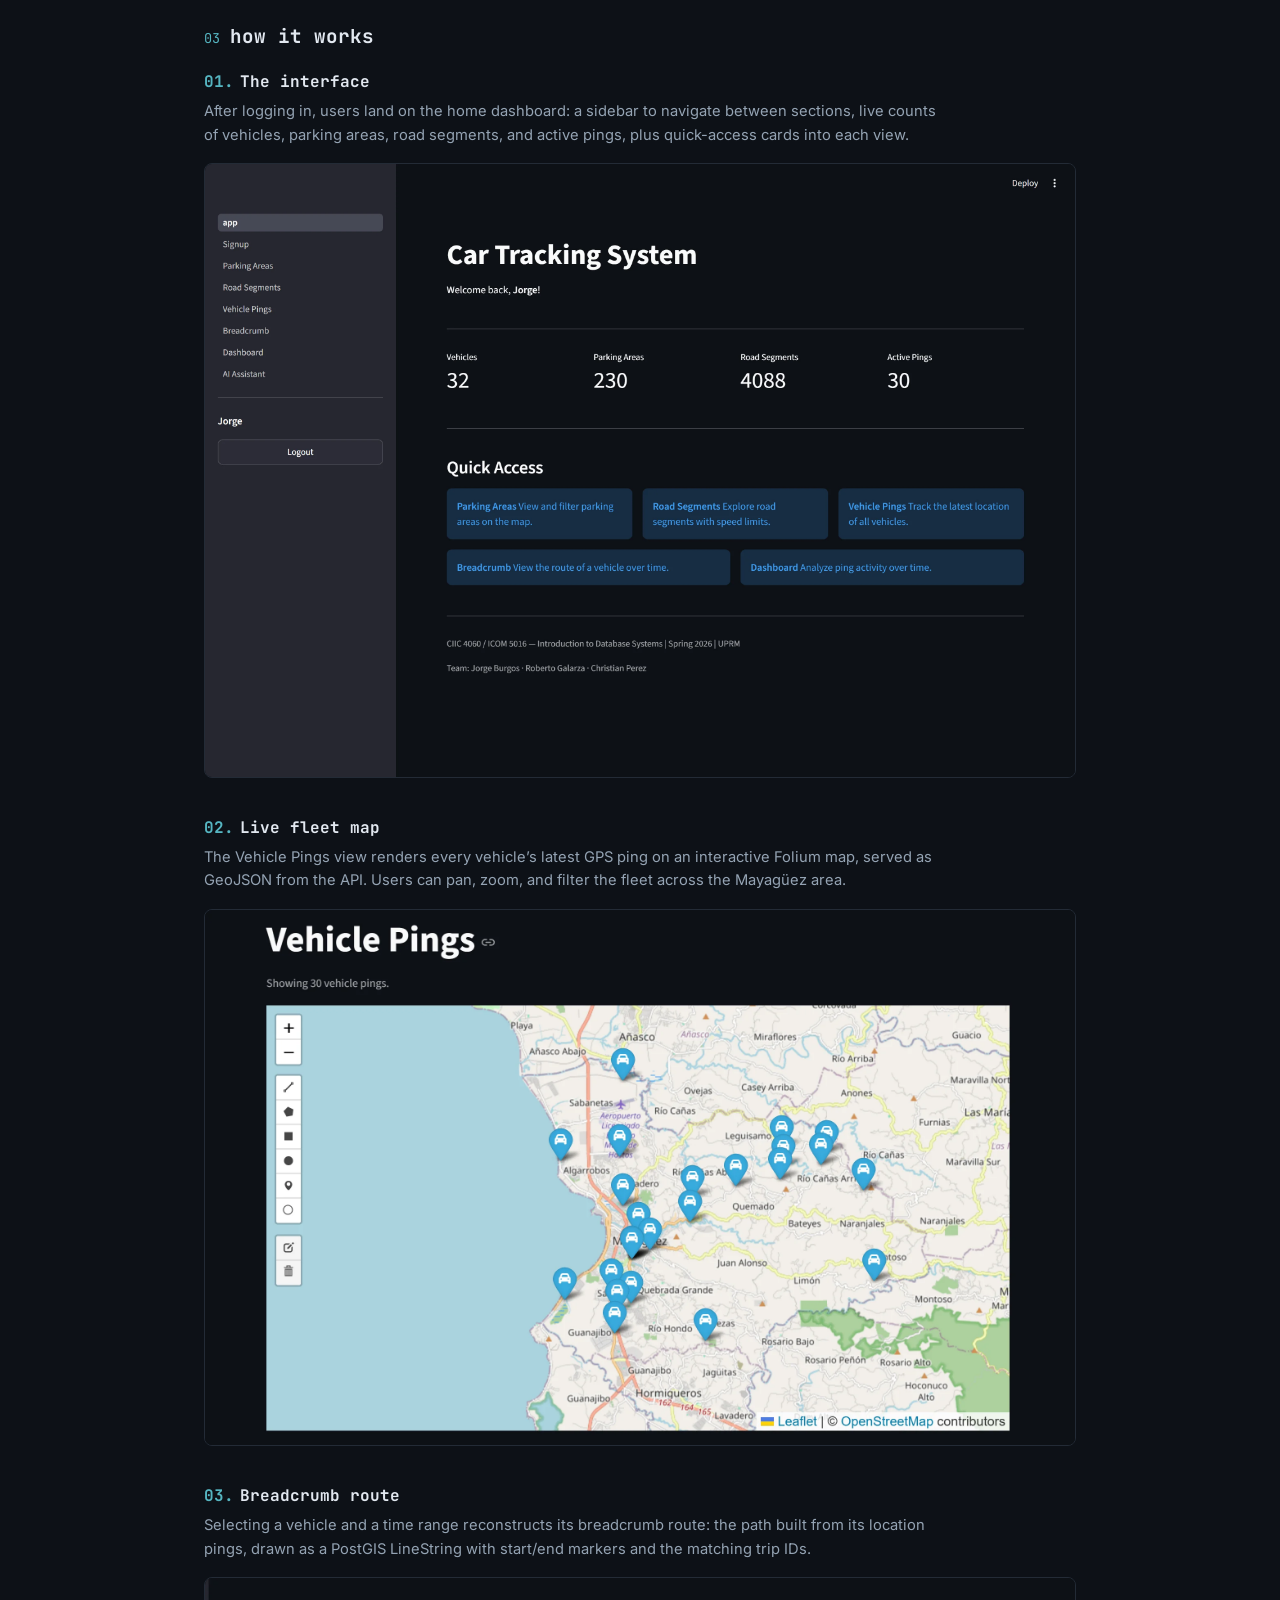
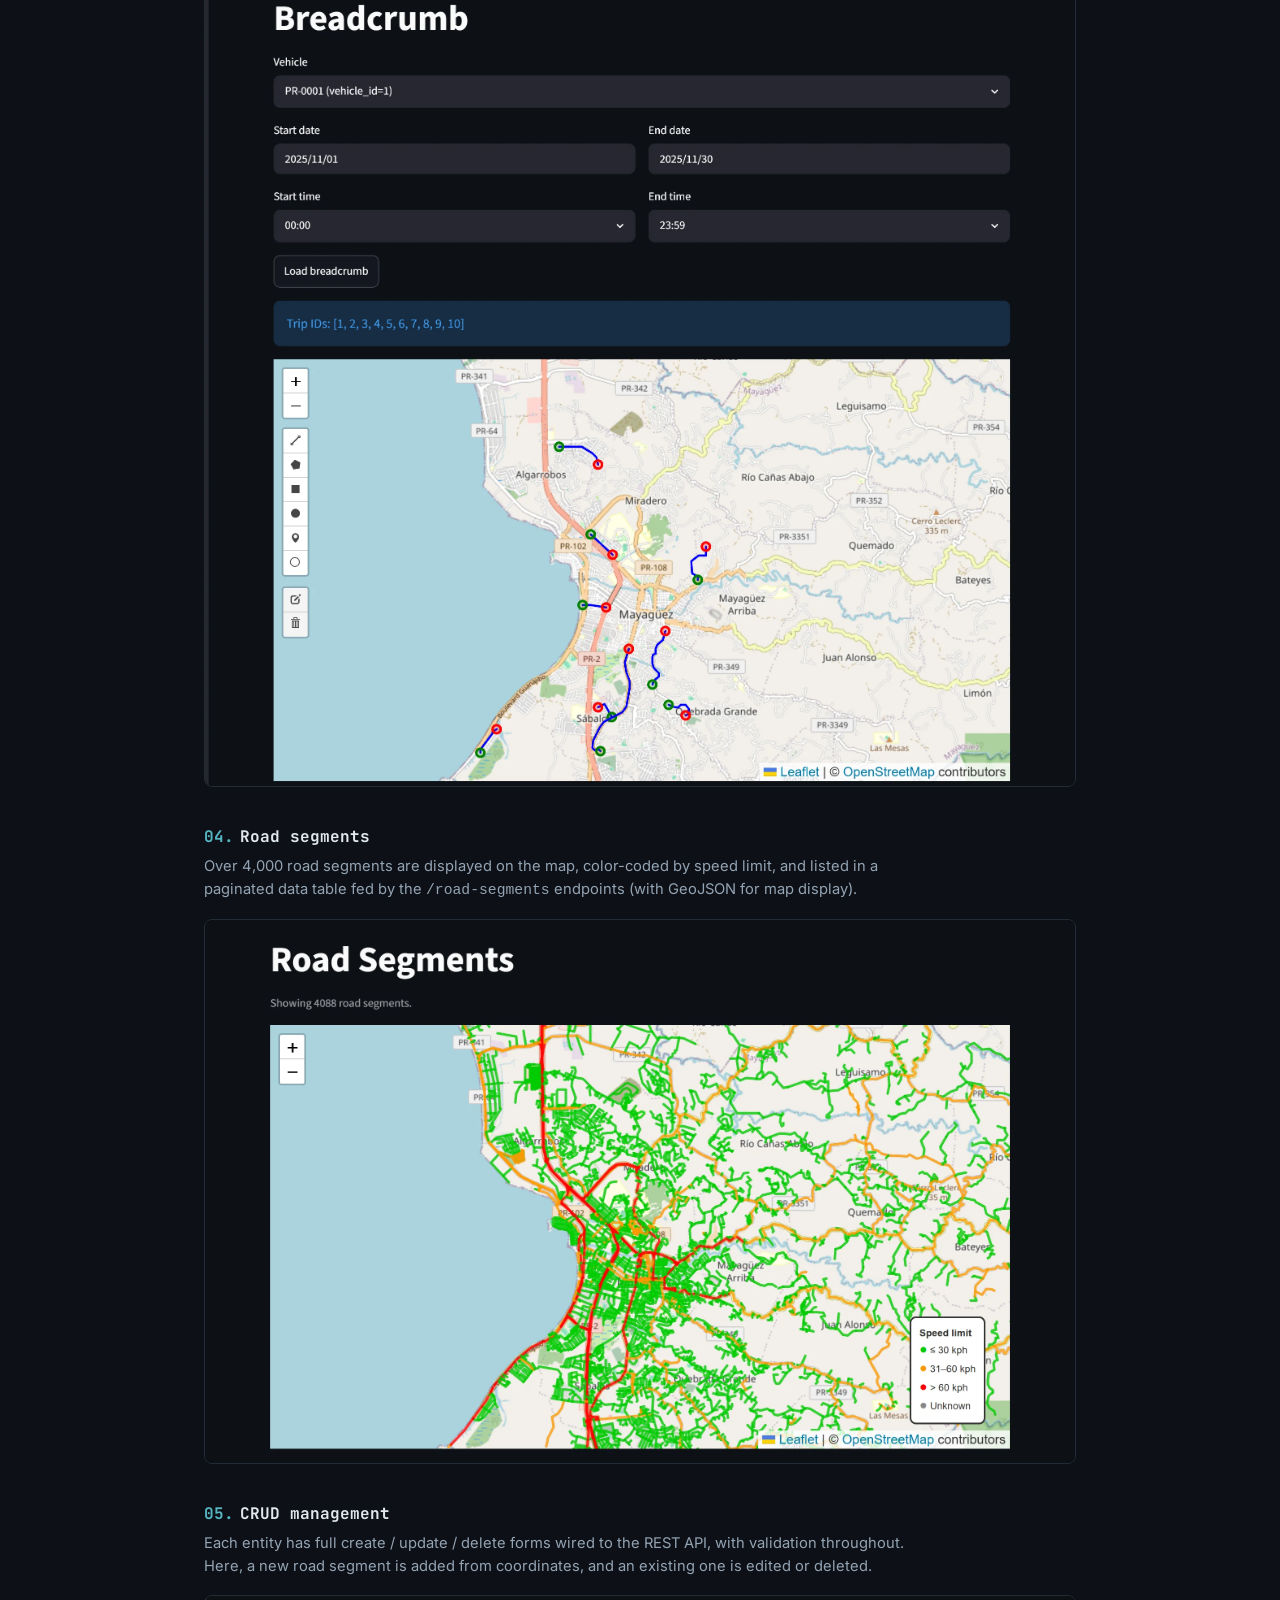
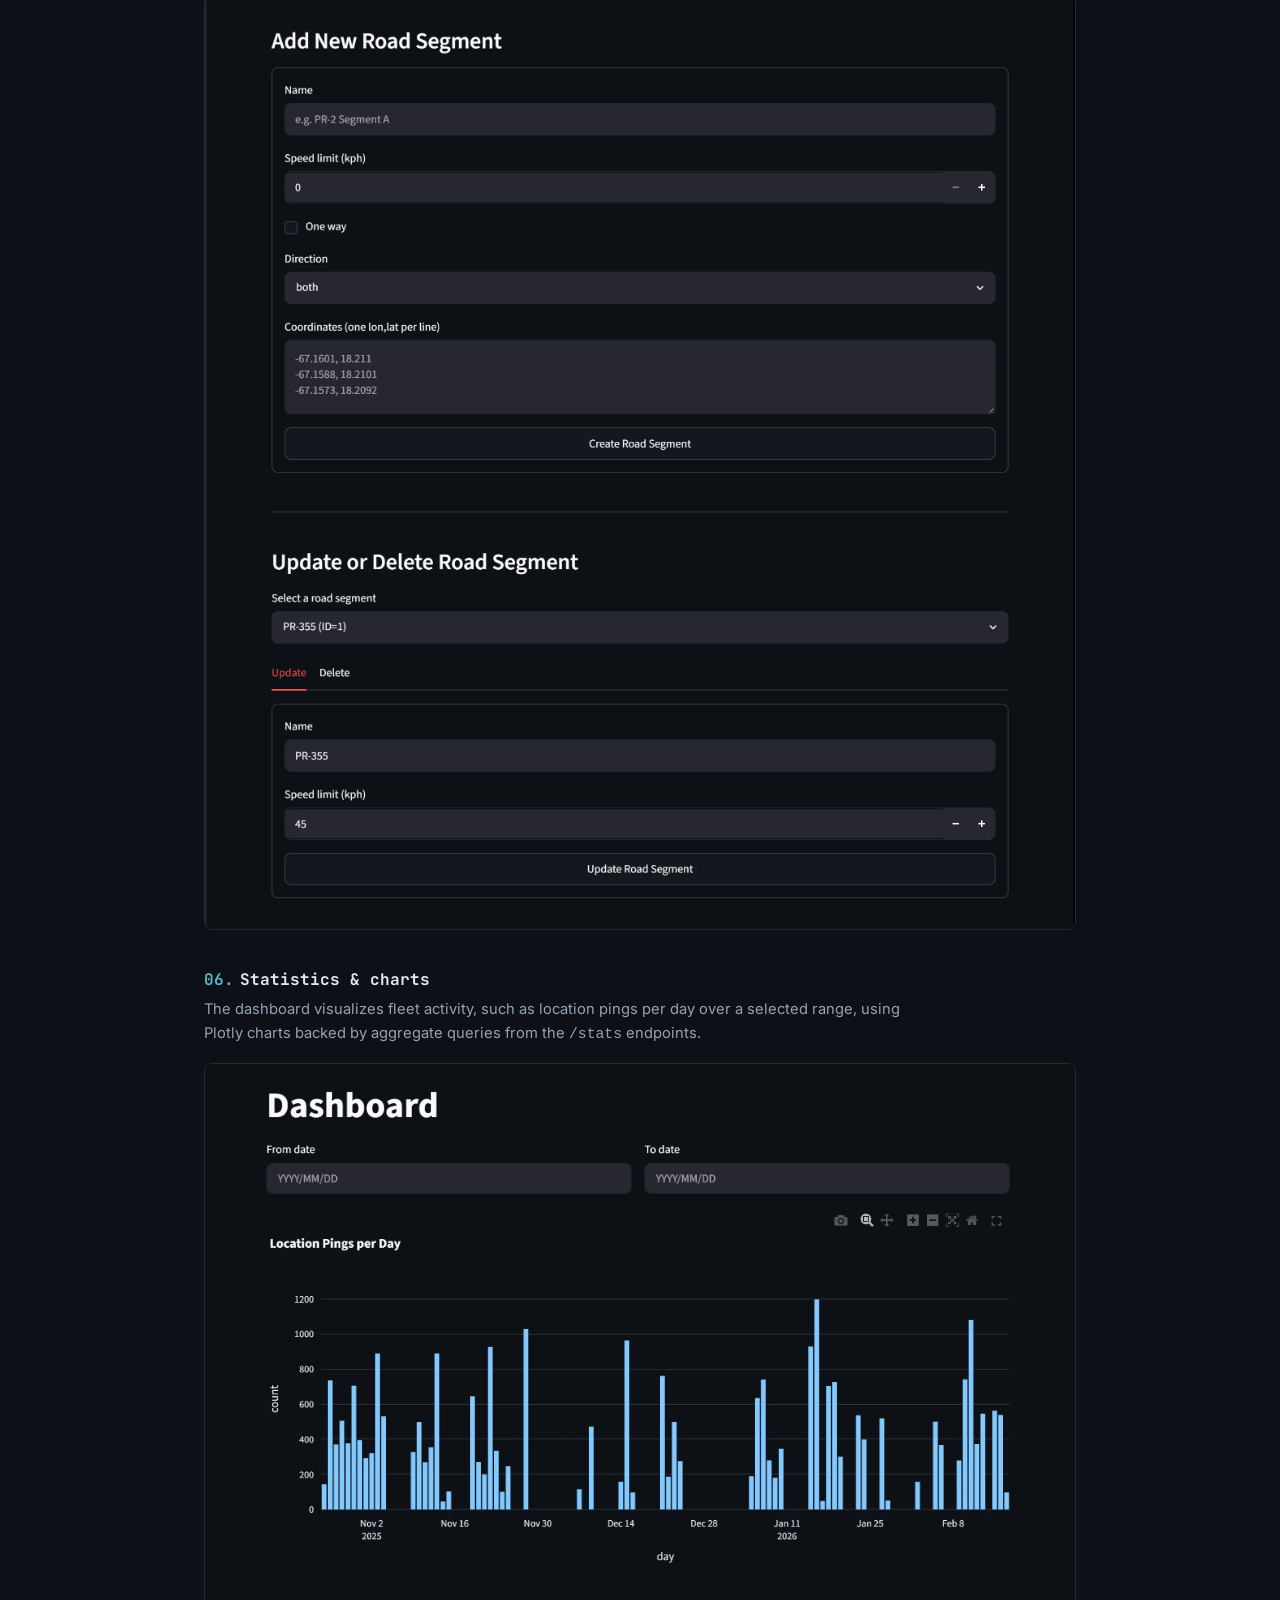
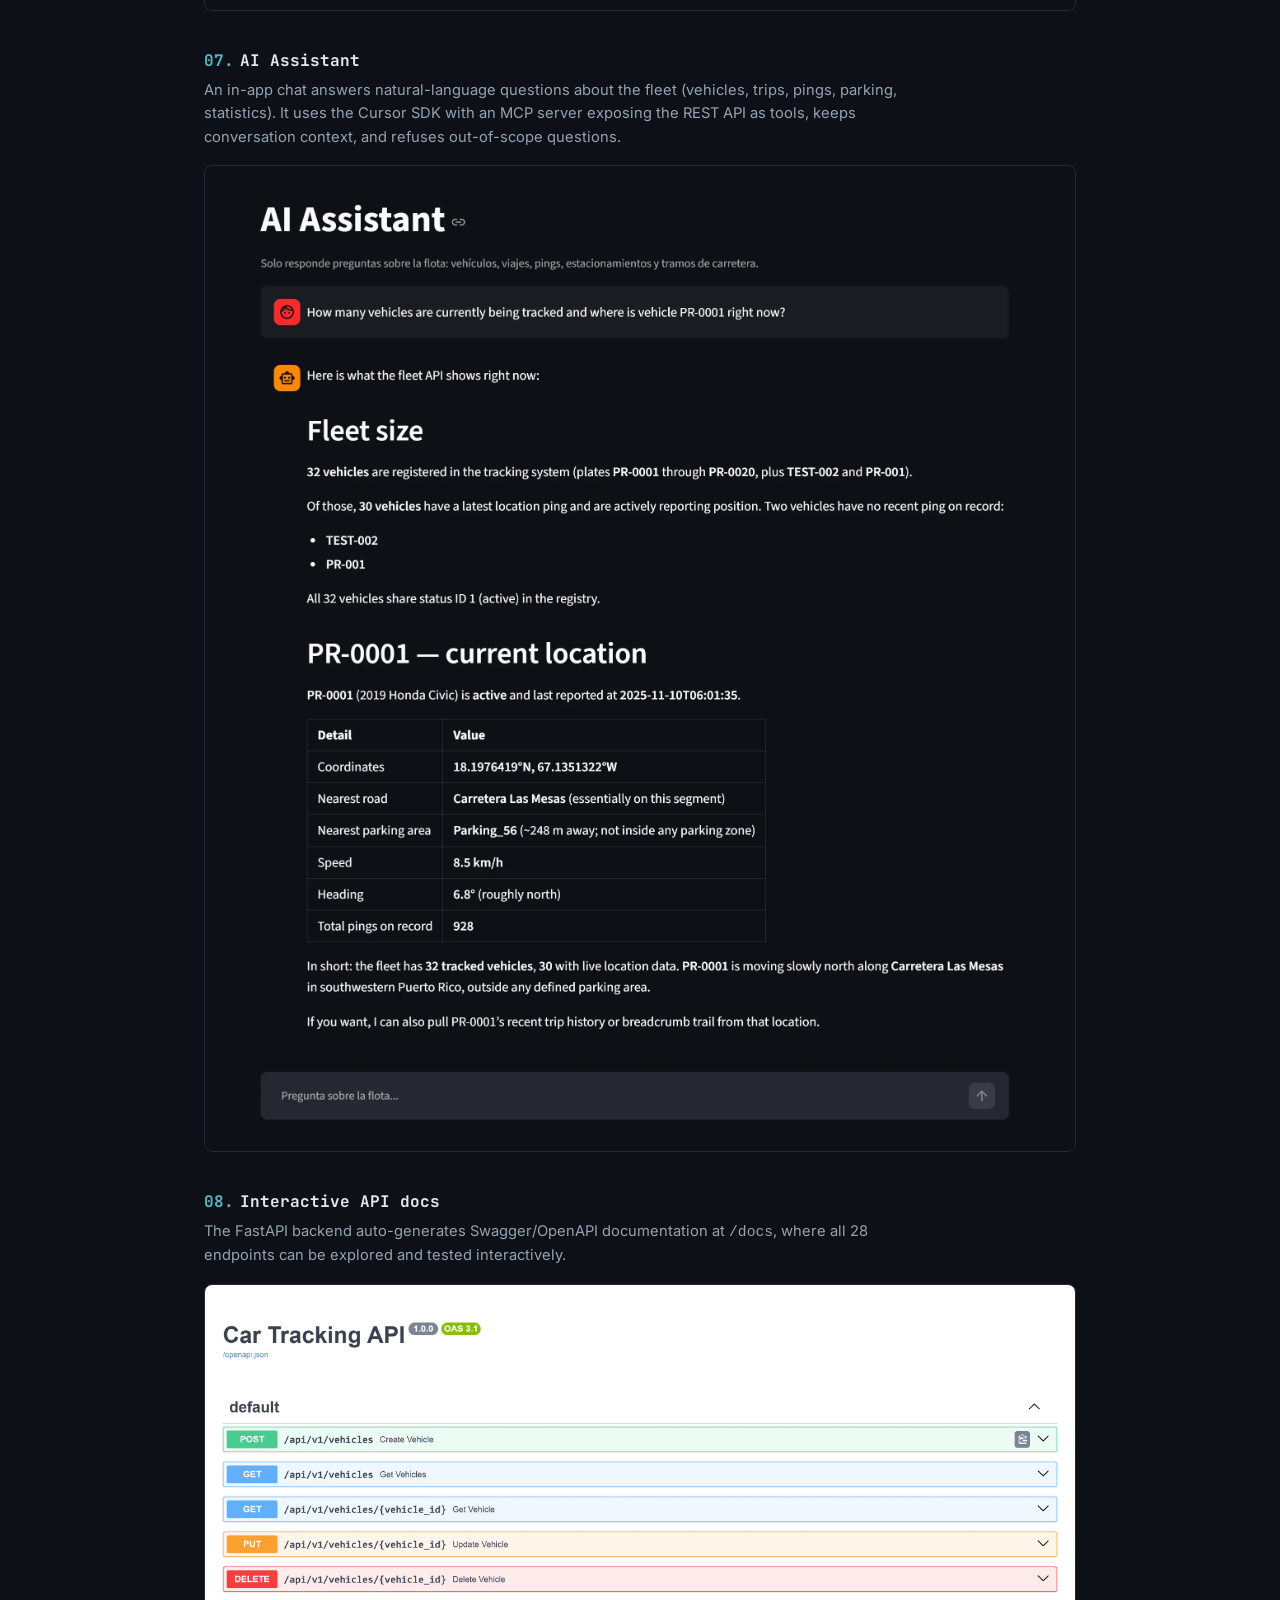
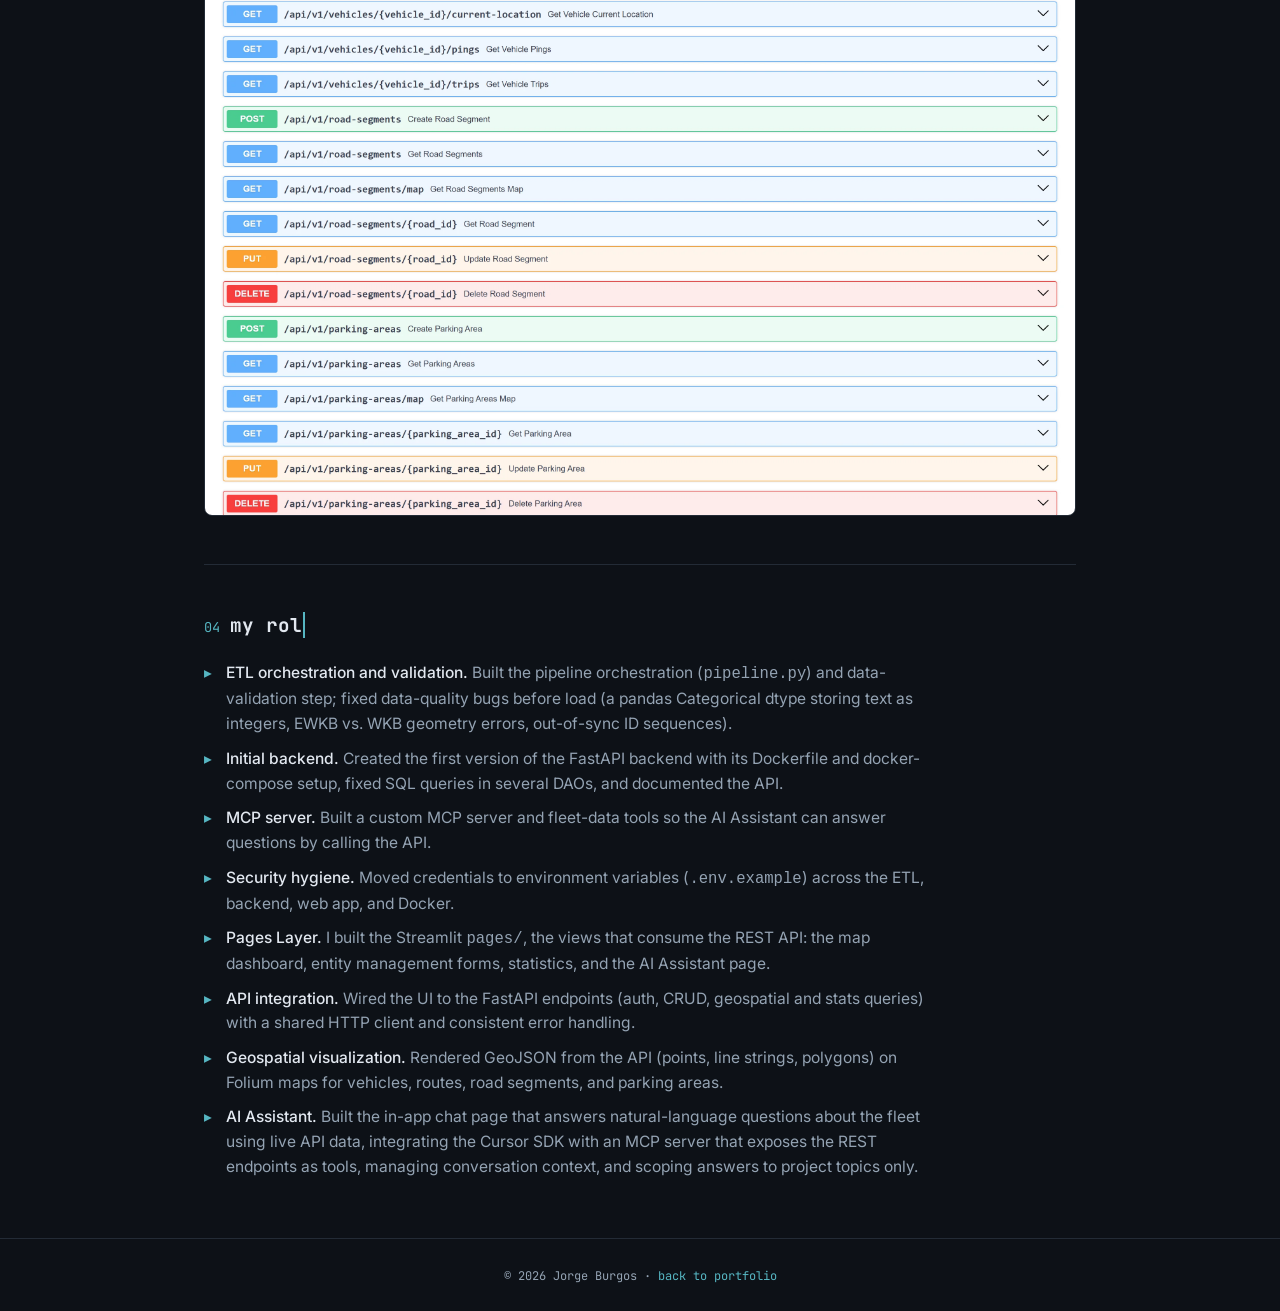
==== commit 5ff473b4: "Add icons to hero facts, buttons, project links, and case study nav" ====
--- a/car-tracking.html
+++ b/car-tracking.html
@@ -18,6 +18,9 @@
   <meta property="og:title" content="Car Tracking System — Case Study · Jorge Burgos" />
   <meta property="og:description" content="A full-stack geospatial fleet platform built with FastAPI, PostgreSQL/PostGIS, Streamlit, and an AI Assistant." />
   <meta property="og:image" content="https://jorgeburgos.me/images/og.png" />
+  <meta property="og:image:width" content="1200" />
+  <meta property="og:image:height" content="630" />
+  <meta property="og:image:alt" content="Jorge Burgos, Computer Engineering at UPRM: backend, data, automation, cloud" />
   <meta name="twitter:card" content="summary_large_image" />
 
   <!-- Draw the "jb." logo once per browser session (skipped for reduced motion) -->
@@ -43,83 +46,12 @@
     rel="stylesheet"
   />
 
+  <link rel="stylesheet" href="styles.css" />
+
   <style>
-    /* ============================================================
-       Design tokens (shared with the main portfolio page)
-       ============================================================ */
-    :root {
-      --bg: #0d1117;
-      --bg-card: #151b23;
-      --bg-chip: #1c242e;
-      --text: #e2e8f0;
-      --text-muted: #94a3b3;
-      --accent: #56b6c2;
-      --accent-dim: rgba(86, 182, 194, 0.12);
-      --border: #232b36;
-      --font-mono: "JetBrains Mono", monospace;
-      --font-body: "Inter", system-ui, sans-serif;
-    }
-
-    /* ============================================================
-       Base
-       ============================================================ */
-    * {
-      margin: 0;
-      padding: 0;
-      box-sizing: border-box;
-    }
-
-    html {
-      scroll-behavior: smooth;
-    }
-
-    body {
-      background: var(--bg);
-      color: var(--text);
-      font-family: var(--font-body);
-      font-size: 0.975rem;
-      line-height: 1.6;
-      -webkit-font-smoothing: antialiased;
-    }
-
-    h1, h2, h3 {
-      font-family: var(--font-mono);
-      line-height: 1.25;
-    }
-
-    a {
-      color: var(--accent);
-      text-decoration: none;
-    }
-
-    a:hover,
-    a:focus-visible {
-      text-decoration: underline;
-    }
-
-    .wrap {
-      max-width: 920px;
-      margin: 0 auto;
-      padding: 0 1.5rem;
-    }
-
     section {
       padding: 3rem 0;
       border-top: 1px solid var(--border);
-    }
-
-    .section-title {
-      font-size: 1.2rem;
-      margin-bottom: 1.5rem;
-      display: flex;
-      align-items: baseline;
-      gap: 0.6rem;
-    }
-
-    .section-title .num {
-      color: var(--accent);
-      font-size: 0.85rem;
-      font-weight: 400;
     }
 
     /* Subtle fade-in on scroll (only animation on the page) */
@@ -134,39 +66,6 @@
       transform: none;
     }
 
-    /* Typewriter title — same effect as the portfolio home page.
-       The cursor is an empty inline with the bar drawn as a pseudo-element,
-       so it takes no space and never pushes text onto another line. */
-    .typewriter-cursor {
-      position: relative;
-      animation: cursor-blink 0.85s step-end infinite;
-    }
-
-    .typewriter-cursor::after {
-      content: "";
-      position: absolute;
-      left: 1px;
-      top: 0;
-      bottom: 0;
-      width: 0.12em;
-      background: var(--accent);
-    }
-
-    @keyframes cursor-blink {
-      0%, 100% { opacity: 1; }
-      50% { opacity: 0; }
-    }
-
-    /* Waiting for its turn to be typed */
-    [data-typewriter].typewriter-pending {
-      opacity: 0;
-    }
-
-    /* Text not typed yet: kept in place but invisible, so nothing shifts */
-    .typewriter-rest {
-      opacity: 0;
-    }
-
     @media (prefers-reduced-motion: reduce) {
       html {
         scroll-behavior: auto;
@@ -181,29 +80,6 @@
       }
     }
 
-    /* ============================================================
-       Top navigation
-       ============================================================ */
-    .nav {
-      position: sticky;
-      top: 0;
-      z-index: 10;
-      background: rgba(13, 17, 23, 0.92);
-      backdrop-filter: blur(8px);
-      border-bottom: 1px solid var(--border);
-    }
-
-    .nav-inner {
-      max-width: 920px;
-      margin: 0 auto;
-      padding: 0.8rem 1.5rem;
-      display: flex;
-      justify-content: space-between;
-      align-items: center;
-      font-family: var(--font-mono);
-      font-size: 0.85rem;
-    }
-
     .nav-back {
       color: var(--text-muted);
     }
@@ -214,27 +90,11 @@
       text-decoration: none;
     }
 
-    .nav-name {
-      color: var(--text);
-      font-weight: 700;
-    }
-
-    .nav-name .accent {
-      color: var(--accent);
-    }
-
     /* ============================================================
        Hero
        ============================================================ */
     .hero {
       padding: 4rem 0 3rem;
-    }
-
-    .hero-kicker {
-      font-family: var(--font-mono);
-      color: var(--accent);
-      font-size: 0.85rem;
-      margin-bottom: 0.75rem;
     }
 
     .hero h1 {
@@ -249,46 +109,8 @@
       margin-bottom: 1.5rem;
     }
 
-    .hero-facts {
-      display: flex;
-      flex-wrap: wrap;
-      gap: 0.75rem 1.75rem;
-      font-family: var(--font-mono);
-      font-size: 0.8rem;
-      color: var(--text-muted);
-      margin-bottom: 1.75rem;
-    }
-
     .hero-facts span::before {
       content: "▸ ";
-      color: var(--accent);
-    }
-
-    .hero-links {
-      display: flex;
-      flex-wrap: wrap;
-      gap: 0.9rem;
-    }
-
-    .btn {
-      font-family: var(--font-mono);
-      font-size: 0.85rem;
-      padding: 0.55rem 1.1rem;
-      border: 1px solid var(--border);
-      border-radius: 6px;
-      color: var(--text);
-      transition: border-color 0.2s ease, background 0.2s ease;
-    }
-
-    .btn:hover,
-    .btn:focus-visible {
-      text-decoration: none;
-      border-color: var(--accent);
-      background: var(--accent-dim);
-    }
-
-    .btn-primary {
-      border-color: var(--accent);
       color: var(--accent);
     }
 
@@ -456,18 +278,6 @@
     }
 
     /* ============================================================
-       Footer
-       ============================================================ */
-    footer {
-      text-align: center;
-      color: var(--text-muted);
-      font-family: var(--font-mono);
-      font-size: 0.75rem;
-      padding: 1.75rem 1.5rem;
-      border-top: 1px solid var(--border);
-    }
-
-    /* ============================================================
        Mobile
        ============================================================ */
     @media (max-width: 640px) {
@@ -476,25 +286,6 @@
       }
       .hero {
         padding: 3rem 0 2.25rem;
-      }
-    }
-
-    /* ============================================================
-       Shared polish: keyboard focus + smooth page-to-page transition
-       ============================================================ */
-    :focus-visible {
-      outline: 2px solid var(--accent);
-      outline-offset: 3px;
-      border-radius: 4px;
-    }
-
-    @view-transition {
-      navigation: auto;
-    }
-
-    @media (prefers-reduced-motion: reduce) {
-      @view-transition {
-        navigation: none;
       }
     }
 
@@ -538,113 +329,10 @@
       cursor: zoom-out;
     }
 
-    /* "jb." logo in the nav */
-    .nav-name img {
-      display: block;
-      height: 1.75rem;
-      width: auto;
-    }
-
-    /* ============================================================
-       Accessibility fixes
-       ============================================================ */
-    /* Skip link — hidden until focused with the keyboard */
-    .skip-link {
-      position: absolute;
-      left: 1rem;
-      top: -3rem;
-      z-index: 20;
-      font-family: var(--font-mono);
-      font-size: 0.85rem;
-      color: var(--accent);
-      background: var(--bg-card);
-      border: 1px solid var(--accent);
-      border-radius: 6px;
-      padding: 0.45rem 0.9rem;
-      transition: top 0.15s ease;
-    }
-
-    .skip-link:focus {
-      top: 0.75rem;
-      text-decoration: none;
-    }
-
     /* Taller hit area (24px+) for the back link, same look */
     .nav-back {
       display: inline-block;
       padding: 0.25rem 0;
-    }
-
-    /* ============================================================
-       "jb." logo — strokes draw in, then the dots pop (first visit)
-       ============================================================ */
-    .nav-name svg {
-      display: block;
-      height: 1.75rem;
-      width: auto;
-      overflow: visible;
-    }
-
-    html.logo-intro .logo-stroke {
-      stroke-dasharray: 1;
-      stroke-dashoffset: 1;
-      animation: logo-draw 0.45s cubic-bezier(0.65, 0, 0.35, 1) var(--d) forwards;
-    }
-
-    html.logo-intro .logo-dot {
-      opacity: 0;
-      transform: scale(0);
-      transform-box: fill-box;
-      transform-origin: center;
-      animation: logo-pop 0.4s cubic-bezier(0.34, 1.56, 0.64, 1) var(--d) forwards;
-    }
-
-    @keyframes logo-draw {
-      to { stroke-dashoffset: 0; }
-    }
-
-    @keyframes logo-pop {
-      to { opacity: 1; transform: scale(1); }
-    }
-
-    /* ============================================================
-       Buttons — small press feedback
-       ============================================================ */
-    .btn {
-      display: inline-block;
-      transition: border-color 0.2s ease, background 0.2s ease, transform 0.1s ease;
-    }
-
-    .btn:active {
-      transform: translateY(1px) scale(0.98);
-    }
-
-    @media (prefers-reduced-motion: reduce) {
-      .btn:active {
-        transform: none;
-      }
-    }
-
-    /* ============================================================
-       Polish — text wrapping, staggered entrances, hover elevation
-       ============================================================ */
-    /* No lone last words in headings; nicer paragraph rag */
-    h1, h2, h3 {
-      text-wrap: balance;
-    }
-
-    p, li {
-      text-wrap: pretty;
-    }
-
-    /* Items inside a section enter one after another the first time it
-       appears. "backwards" fill only holds the hidden start state during
-       the delay, so hover transforms keep working afterwards. */
-    @keyframes stagger-in {
-      from {
-        opacity: 0;
-        transform: translateY(12px);
-      }
     }
 
     @media (prefers-reduced-motion: no-preference) {
@@ -747,46 +435,34 @@
       }
     }
 
-    /* ============================================================
-       Shared cover between the project card and the case study:
-       on navigation the cover morphs from one page to the other.
-       ============================================================ */
-    ::view-transition-group(car-tracking-cover) {
-      animation-duration: 0.5s;
-      animation-timing-function: cubic-bezier(0.22, 1, 0.36, 1);
-    }
-
-    ::view-transition-old(car-tracking-cover),
-    ::view-transition-new(car-tracking-cover) {
-      width: 100%;
-      height: 100%;
-      object-fit: cover;
-    }
-
-
-    /* ============================================================
-       Logo replay on click — a quicker redraw that
-       starts from a faint, partly drawn logo (never fully empty)
-       ============================================================ */
-    .nav-logo.logo-replay .logo-stroke {
-      stroke-dasharray: 1;
-      animation: logo-redraw 0.45s cubic-bezier(0.65, 0, 0.35, 1) calc(var(--d) * 0.5) both;
-    }
-
-    .nav-logo.logo-replay .logo-dot {
-      transform-box: fill-box;
-      transform-origin: center;
-      animation: logo-repop 0.4s cubic-bezier(0.34, 1.56, 0.64, 1) calc(var(--d) * 0.5) both;
-    }
-
-    @keyframes logo-redraw {
-      from { stroke-dashoffset: 0.85; stroke-opacity: 0.35; }
-      to { stroke-dashoffset: 0; stroke-opacity: 1; }
-    }
-
-    @keyframes logo-repop {
-      from { transform: scale(0.4); }
-      to { transform: scale(1); }
+    /* Icons (Rune Icons, Apache 2.0; GitHub logo from Simple Icons) */
+    .ico {
+      flex: none;
+      width: 1em;
+      height: 1em;
+    }
+
+    .btn-icon {
+      display: inline-flex;
+      align-items: center;
+      gap: 0.5rem;
+    }
+
+    .btn-icon .ico {
+      width: 15px;
+      height: 15px;
+    }
+
+    .nav-back {
+      display: inline-flex;
+      align-items: center;
+      gap: 0.4rem;
+    }
+
+    .ico-back {
+      width: 14px;
+      height: 14px;
+      transform: scaleX(-1);
     }
   </style>
 </head>
@@ -799,8 +475,8 @@
        ============================================================ -->
   <nav class="nav">
     <div class="nav-inner">
-      <a href="index.html" class="nav-name" aria-label="Jorge Burgos — home"><svg class="nav-logo" viewBox="0 0 64 64" width="28" height="28" aria-hidden="true" focusable="false"><g fill="none" stroke="#e2e8f0" stroke-width="7"><path class="logo-stroke" pathLength="1" style="--d: 0.1s" d="M17 23.5V48Q17 57 8.5 57"/><path class="logo-stroke" pathLength="1" style="--d: 0.3s" d="M28 10V49.5"/><circle class="logo-stroke" pathLength="1" style="--d: 0.5s" cx="37.5" cy="36.5" r="9.5"/></g><circle class="logo-dot" style="--d: 0.75s" cx="17" cy="13.5" r="4" fill="#e2e8f0"/><circle class="logo-dot" style="--d: 1.05s" cx="57" cy="45.5" r="4" fill="#56b6c2"/></svg></a>
-      <a href="index.html#projects" class="nav-back">← back to projects</a>
+      <a href="index.html" class="nav-name" aria-label="Jorge Burgos — home"><svg class="nav-logo" viewBox="0 0 64 64" width="28" height="28" aria-hidden="true" focusable="false"><g fill="none" stroke="#e2e8f0" stroke-width="7"><path class="logo-stroke" pathLength="1" style="--d: 0.1s" d="M17 23.5V48Q17 57 8.5 57"/><path class="logo-stroke" pathLength="1" style="--d: 0.3s" d="M28 10V49.5"/><path class="logo-stroke" pathLength="1" style="--d: 0.5s" d="M47 36.5A9.5 9.5 0 1 1 28 36.5A9.5 9.5 0 1 1 47 36.5"/></g><circle class="logo-dot" style="--d: 0.75s" cx="17" cy="13.5" r="4" fill="#e2e8f0"/><circle class="logo-dot" style="--d: 1.05s" cx="57" cy="45.5" r="4" fill="#56b6c2"/></svg></a>
+      <a href="index.html#projects" class="nav-back"><svg class="ico ico-back" viewBox="0 0 24 24" fill="none" stroke="currentColor" stroke-width="2" stroke-linecap="round" stroke-linejoin="round" aria-hidden="true" focusable="false"><path d="M5 12H19M12 19L19 12L12 5"/></svg>back to projects</a>
     </div>
   </nav>
 
@@ -830,7 +506,7 @@
         <span>Spring 2026</span>
       </div>
       <div class="hero-links">
-        <a class="btn btn-primary" href="https://github.com/DBSpring26/db-project-spring2026-cartracking-3neuronas" target="_blank" rel="noopener noreferrer">Repo</a>
+        <a class="btn btn-primary btn-icon" href="https://github.com/DBSpring26/db-project-spring2026-cartracking-3neuronas" target="_blank" rel="noopener noreferrer"><svg class="ico " viewBox="0 0 24 24" fill="currentColor" aria-hidden="true" focusable="false"><path d="M12 .297c-6.63 0-12 5.373-12 12 0 5.303 3.438 9.8 8.205 11.385.6.113.82-.258.82-.577 0-.285-.01-1.04-.015-2.04-3.338.724-4.042-1.61-4.042-1.61C4.422 18.07 3.633 17.7 3.633 17.7c-1.087-.744.084-.729.084-.729 1.205.084 1.838 1.236 1.838 1.236 1.07 1.835 2.809 1.305 3.495.998.108-.776.417-1.305.76-1.605-2.665-.3-5.466-1.332-5.466-5.93 0-1.31.465-2.38 1.235-3.22-.135-.303-.54-1.523.105-3.176 0 0 1.005-.322 3.3 1.23.96-.267 1.98-.399 3-.405 1.02.006 2.04.138 3 .405 2.28-1.552 3.285-1.23 3.285-1.23.645 1.653.24 2.873.12 3.176.765.84 1.23 1.91 1.23 3.22 0 4.61-2.805 5.625-5.475 5.92.42.36.81 1.096.81 2.22 0 1.606-.015 2.896-.015 3.286 0 .315.21.69.825.57C20.565 22.092 24 17.592 24 12.297c0-6.627-5.373-12-12-12"/></svg>Repo<svg class="ico ico-arrow" viewBox="0 0 24 24" fill="none" stroke="currentColor" stroke-width="2" stroke-linecap="round" stroke-linejoin="round" aria-hidden="true" focusable="false"><path d="M17 17V7H7M17 7L7 17"/></svg></a>
       </div>
     </section>
 
--- a/styles.css
+++ b/styles.css
@@ -0,0 +1,365 @@
+/* ============================================================
+   Shared styles for jorgeburgos.me (home page + case studies).
+   Page-specific styles stay in each page's own <style> block,
+   which loads after this file.
+   ============================================================ */
+/* ============================================================
+   Design tokens
+   ============================================================ */
+:root {
+  --bg: #0d1117;          /* page background */
+  --bg-card: #151b23;     /* card / surface background */
+  --bg-chip: #1c242e;     /* chips and small tags */
+  --text: #e2e8f0;        /* primary text */
+  --text-muted: #94a3b3;  /* secondary text */
+  --accent: #56b6c2;      /* single muted teal accent */
+  --accent-dim: rgba(86, 182, 194, 0.12);
+  --border: #232b36;      /* subtle separators */
+  --font-mono: "JetBrains Mono", monospace;
+  --font-body: "Inter", system-ui, sans-serif;
+}
+
+/* ============================================================
+   Base
+   ============================================================ */
+* {
+  margin: 0;
+  padding: 0;
+  box-sizing: border-box;
+}
+
+html {
+  scroll-behavior: smooth;
+}
+
+body {
+  background: var(--bg);
+  color: var(--text);
+  font-family: var(--font-body);
+  font-size: 0.975rem;
+  line-height: 1.6;
+  -webkit-font-smoothing: antialiased;
+}
+
+h1, h2, h3 {
+  font-family: var(--font-mono);
+  line-height: 1.25;
+}
+
+a {
+  color: var(--accent);
+  text-decoration: none;
+}
+
+a:hover,
+a:focus-visible {
+  text-decoration: underline;
+}
+
+/* Shared section layout — compact vertical rhythm */
+.wrap {
+  max-width: 920px;
+  margin: 0 auto;
+  padding: 0 1.5rem;
+}
+
+/* Numbered section headings, e.g. "01 // projects" */
+.section-title {
+  font-size: 1.2rem;
+  margin-bottom: 1.5rem;
+  display: flex;
+  align-items: baseline;
+  gap: 0.6rem;
+}
+
+.section-title .num {
+  color: var(--accent);
+  font-size: 0.85rem;
+  font-weight: 400;
+}
+
+/* Typewriter intro — the whole hero types itself on the first visit */
+/* The cursor is an empty inline with the bar drawn as an absolutely
+   positioned pseudo-element, so it takes no space in the line: adding
+   or removing it never pushes text onto another line, and it never
+   creates a line-break opportunity in the middle of a word. */
+.typewriter-cursor {
+  position: relative;
+  animation: cursor-blink 0.85s step-end infinite;
+}
+
+.typewriter-cursor::after {
+  content: "";
+  position: absolute;
+  left: 1px;
+  top: 0;
+  bottom: 0;
+  width: 0.12em;
+  background: var(--accent);
+}
+
+@keyframes cursor-blink {
+  0%, 100% { opacity: 1; }
+  50% { opacity: 0; }
+}
+
+/* Waiting for its turn in the intro sequence */
+[data-typewriter].typewriter-pending {
+  opacity: 0;
+}
+
+/* Text not typed yet: kept in place but invisible, so the layout
+   never shifts while typing */
+.typewriter-rest {
+  opacity: 0;
+}
+
+/* ============================================================
+   Top navigation
+   ============================================================ */
+.nav {
+  position: sticky;
+  top: 0;
+  z-index: 10;
+  background: rgba(13, 17, 23, 0.92);
+  backdrop-filter: blur(8px);
+  border-bottom: 1px solid var(--border);
+}
+
+.nav-inner {
+  max-width: 920px;
+  margin: 0 auto;
+  padding: 0.8rem 1.5rem;
+  display: flex;
+  justify-content: space-between;
+  align-items: center;
+  font-family: var(--font-mono);
+  font-size: 0.85rem;
+}
+
+.nav-name {
+  color: var(--text);
+  font-weight: 700;
+}
+
+.nav-name .accent {
+  color: var(--accent);
+}
+
+.hero-kicker {
+  font-family: var(--font-mono);
+  color: var(--accent);
+  font-size: 0.85rem;
+  margin-bottom: 0.75rem;
+}
+
+/* Quick facts row: location, graduation, availability */
+.hero-facts {
+  display: flex;
+  flex-wrap: wrap;
+  gap: 0.75rem 1.75rem;
+  font-family: var(--font-mono);
+  font-size: 0.8rem;
+  color: var(--text-muted);
+  margin-bottom: 1.75rem;
+}
+
+.hero-links {
+  display: flex;
+  flex-wrap: wrap;
+  gap: 0.9rem;
+}
+
+.btn {
+  font-family: var(--font-mono);
+  font-size: 0.85rem;
+  padding: 0.55rem 1.1rem;
+  border: 1px solid var(--border);
+  border-radius: 6px;
+  color: var(--text);
+  transition: border-color 0.2s ease, background 0.2s ease;
+}
+
+.btn:hover,
+.btn:focus-visible {
+  text-decoration: none;
+  border-color: var(--accent);
+  background: var(--accent-dim);
+}
+
+.btn-primary {
+  border-color: var(--accent);
+  color: var(--accent);
+}
+
+footer {
+  text-align: center;
+  color: var(--text-muted);
+  font-family: var(--font-mono);
+  font-size: 0.75rem;
+  padding: 1.75rem 1.5rem;
+  border-top: 1px solid var(--border);
+}
+
+/* ============================================================
+   Shared polish: keyboard focus + smooth page-to-page transition
+   ============================================================ */
+:focus-visible {
+  outline: 2px solid var(--accent);
+  outline-offset: 3px;
+  border-radius: 4px;
+}
+
+@view-transition {
+  navigation: auto;
+}
+
+@media (prefers-reduced-motion: reduce) {
+  @view-transition {
+    navigation: none;
+  }
+}
+
+/* "jb." logo in the nav */
+.nav-name img {
+  display: block;
+  height: 1.75rem;
+  width: auto;
+}
+
+/* ============================================================
+   Accessibility + mobile fixes
+   ============================================================ */
+/* Skip link — hidden until focused with the keyboard */
+.skip-link {
+  position: absolute;
+  left: 1rem;
+  top: -3rem;
+  z-index: 20;
+  font-family: var(--font-mono);
+  font-size: 0.85rem;
+  color: var(--accent);
+  background: var(--bg-card);
+  border: 1px solid var(--accent);
+  border-radius: 6px;
+  padding: 0.45rem 0.9rem;
+  transition: top 0.15s ease;
+}
+
+.skip-link:focus {
+  top: 0.75rem;
+  text-decoration: none;
+}
+
+/* ============================================================
+   "jb." logo — strokes draw in, then the dots pop (first visit)
+   ============================================================ */
+.nav-name svg {
+  display: block;
+  height: 1.75rem;
+  width: auto;
+  overflow: visible;
+}
+
+html.logo-intro .logo-stroke {
+  stroke-dasharray: 1;
+  stroke-dashoffset: 1;
+  animation: logo-draw 0.45s cubic-bezier(0.65, 0, 0.35, 1) var(--d) forwards;
+}
+
+html.logo-intro .logo-dot {
+  opacity: 0;
+  transform: scale(0);
+  transform-box: fill-box;
+  transform-origin: center;
+  animation: logo-pop 0.4s cubic-bezier(0.34, 1.56, 0.64, 1) var(--d) forwards;
+}
+
+@keyframes logo-draw {
+  to { stroke-dashoffset: 0; }
+}
+
+@keyframes logo-pop {
+  to { opacity: 1; transform: scale(1); }
+}
+
+/* ============================================================
+   Buttons — small press feedback
+   ============================================================ */
+.btn {
+  display: inline-block;
+  transition: border-color 0.2s ease, background 0.2s ease, transform 0.1s ease;
+}
+
+.btn:active {
+  transform: translateY(1px) scale(0.98);
+}
+
+@media (prefers-reduced-motion: reduce) {
+  .btn:active {
+    transform: none;
+  }
+}
+
+/* ============================================================
+   Polish — text wrapping, staggered entrances, hover elevation
+   ============================================================ */
+/* No lone last words in headings; nicer paragraph rag */
+h1, h2, h3 {
+  text-wrap: balance;
+}
+
+p, li {
+  text-wrap: pretty;
+}
+
+/* Items inside a section enter one after another the first time it
+   appears. "backwards" fill only holds the hidden start state during
+   the delay, so hover transforms keep working afterwards. */
+@keyframes stagger-in {
+  from {
+    opacity: 0;
+    transform: translateY(12px);
+  }
+}
+
+/* ============================================================
+   Shared cover between the project card and the case study:
+   on navigation the cover morphs from one page to the other.
+   ============================================================ */
+::view-transition-group(car-tracking-cover) {
+  animation-duration: 0.5s;
+  animation-timing-function: cubic-bezier(0.22, 1, 0.36, 1);
+}
+
+::view-transition-old(car-tracking-cover),
+::view-transition-new(car-tracking-cover) {
+  width: 100%;
+  height: 100%;
+  object-fit: cover;
+}
+
+/* ============================================================
+   Logo replay on click — a quicker redraw that
+   starts from a faint, partly drawn logo (never fully empty)
+   ============================================================ */
+.nav-logo.logo-replay .logo-stroke {
+  stroke-dasharray: 1;
+  animation: logo-redraw 0.45s cubic-bezier(0.65, 0, 0.35, 1) calc(var(--d) * 0.5) both;
+}
+
+.nav-logo.logo-replay .logo-dot {
+  transform-box: fill-box;
+  transform-origin: center;
+  animation: logo-repop 0.4s cubic-bezier(0.34, 1.56, 0.64, 1) calc(var(--d) * 0.5) both;
+}
+
+@keyframes logo-redraw {
+  from { stroke-dashoffset: 0.85; stroke-opacity: 0.35; }
+  to { stroke-dashoffset: 0; stroke-opacity: 1; }
+}
+
+@keyframes logo-repop {
+  from { transform: scale(0.4); }
+  to { transform: scale(1); }
+}
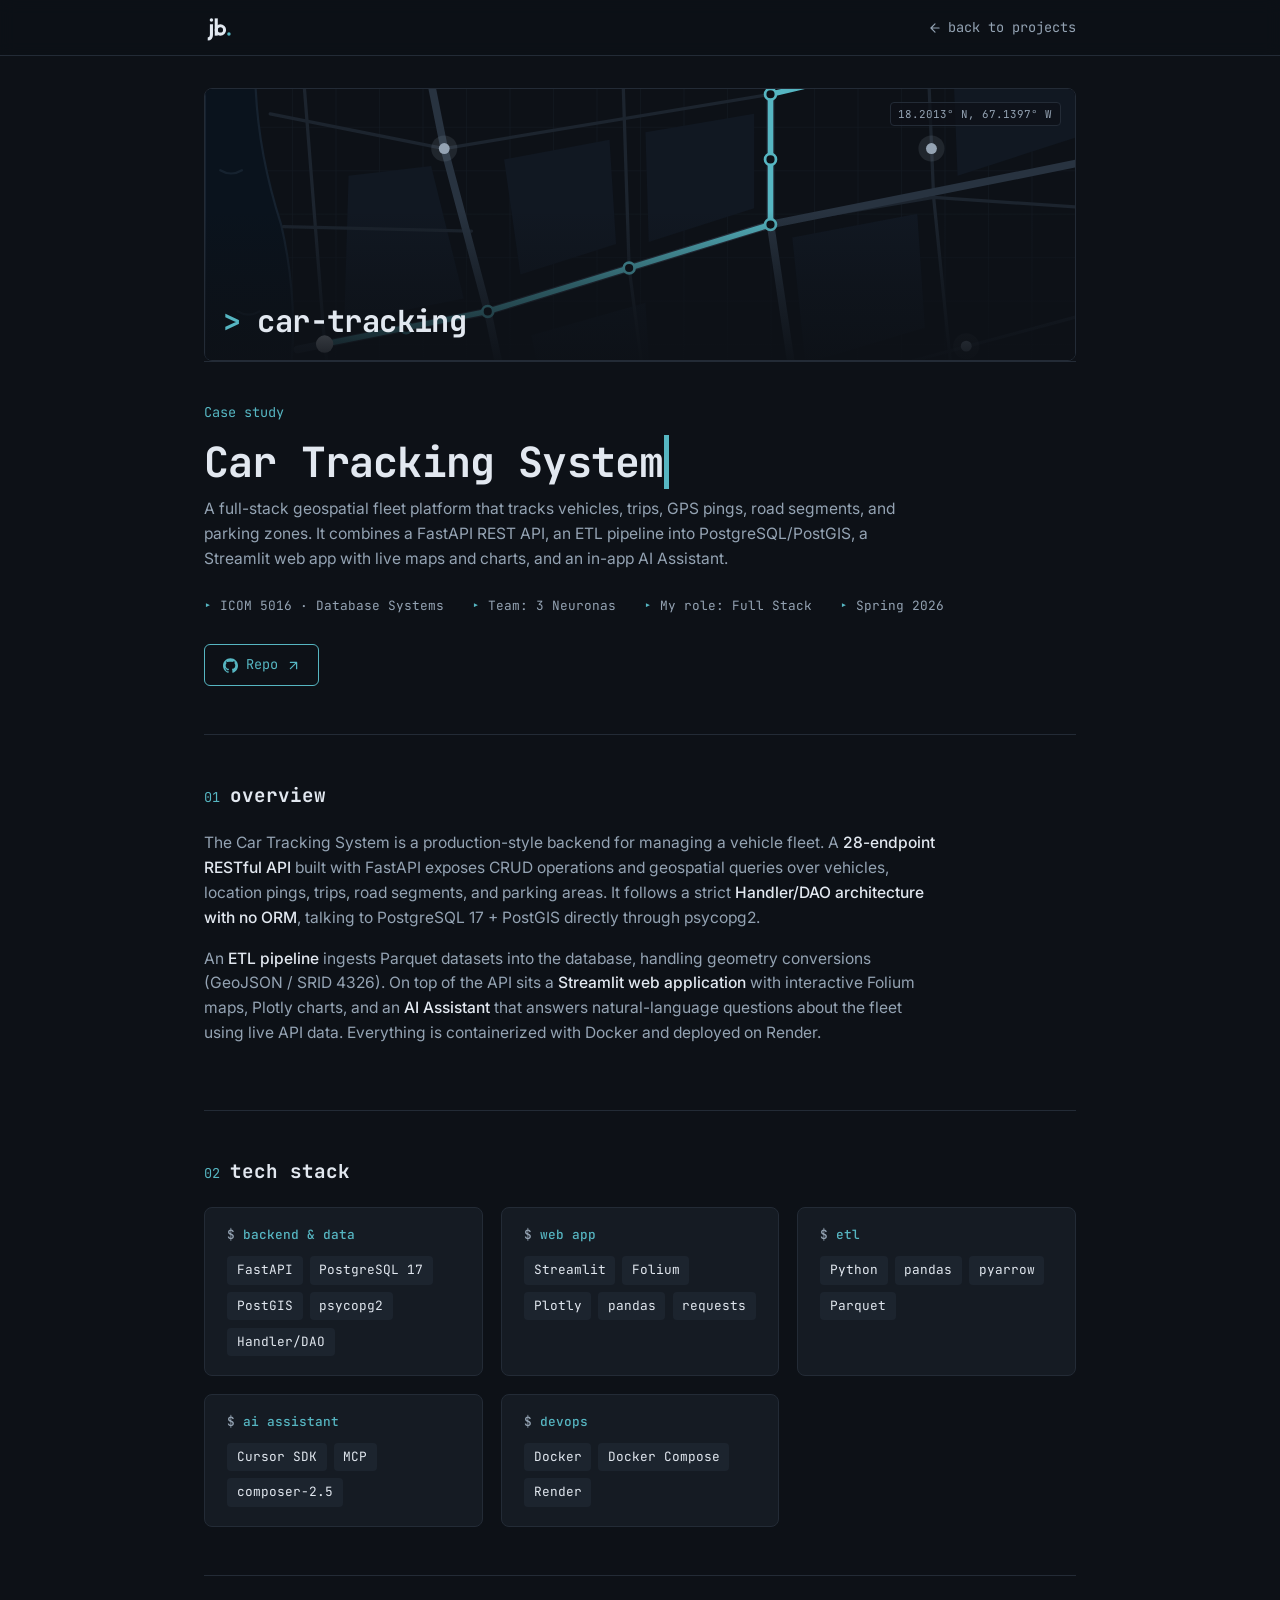
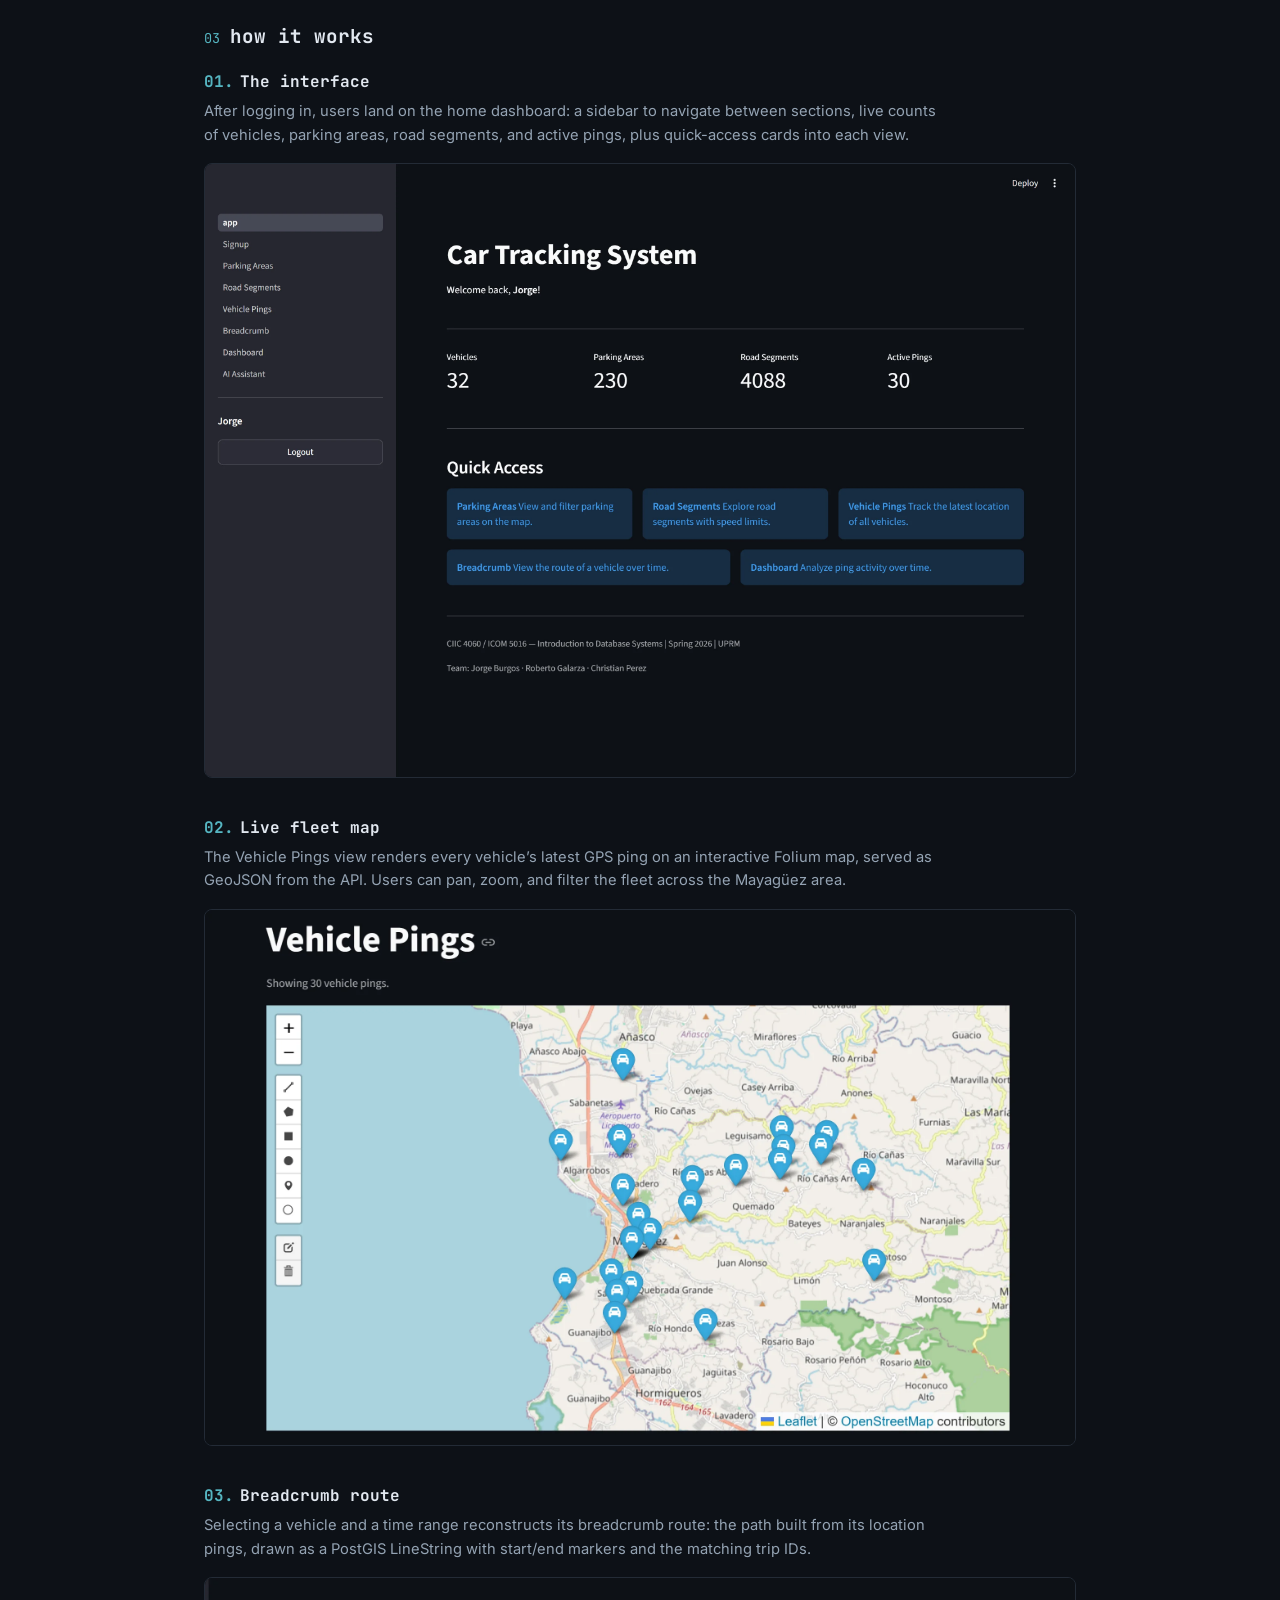
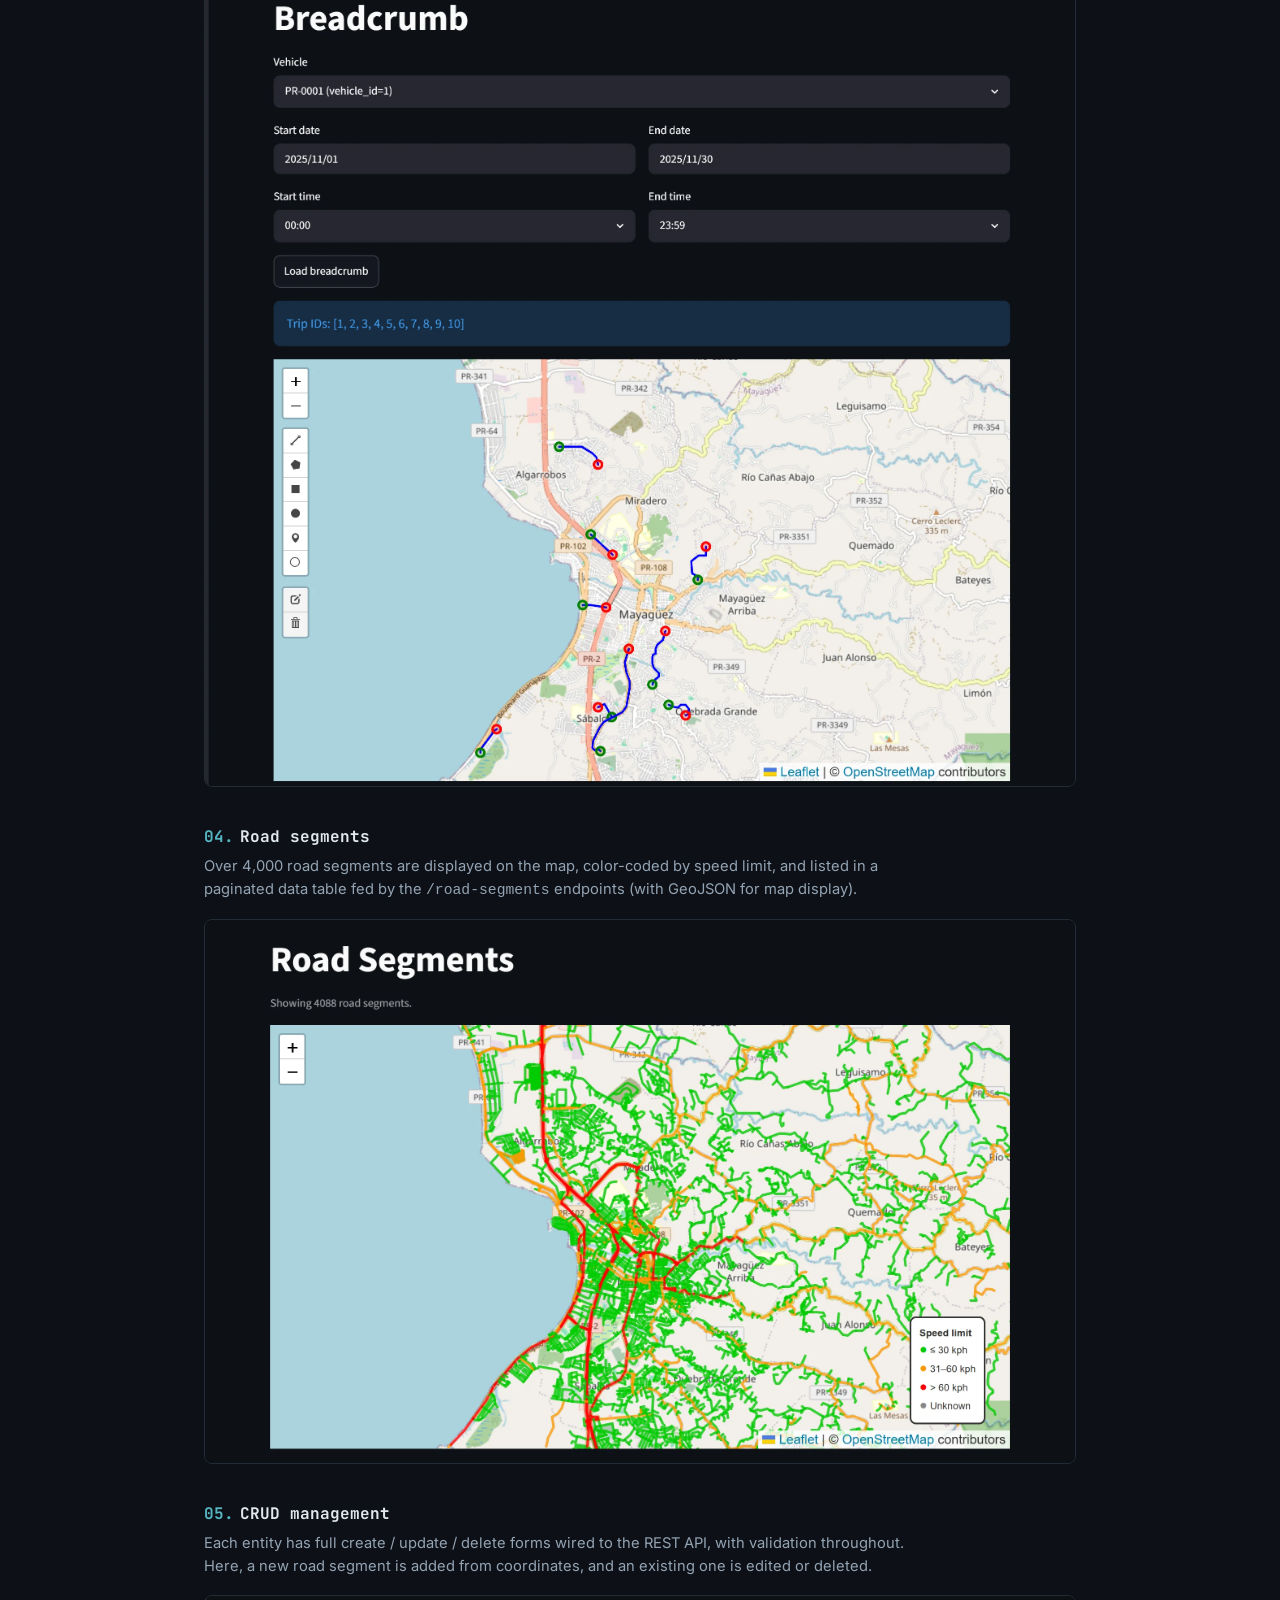
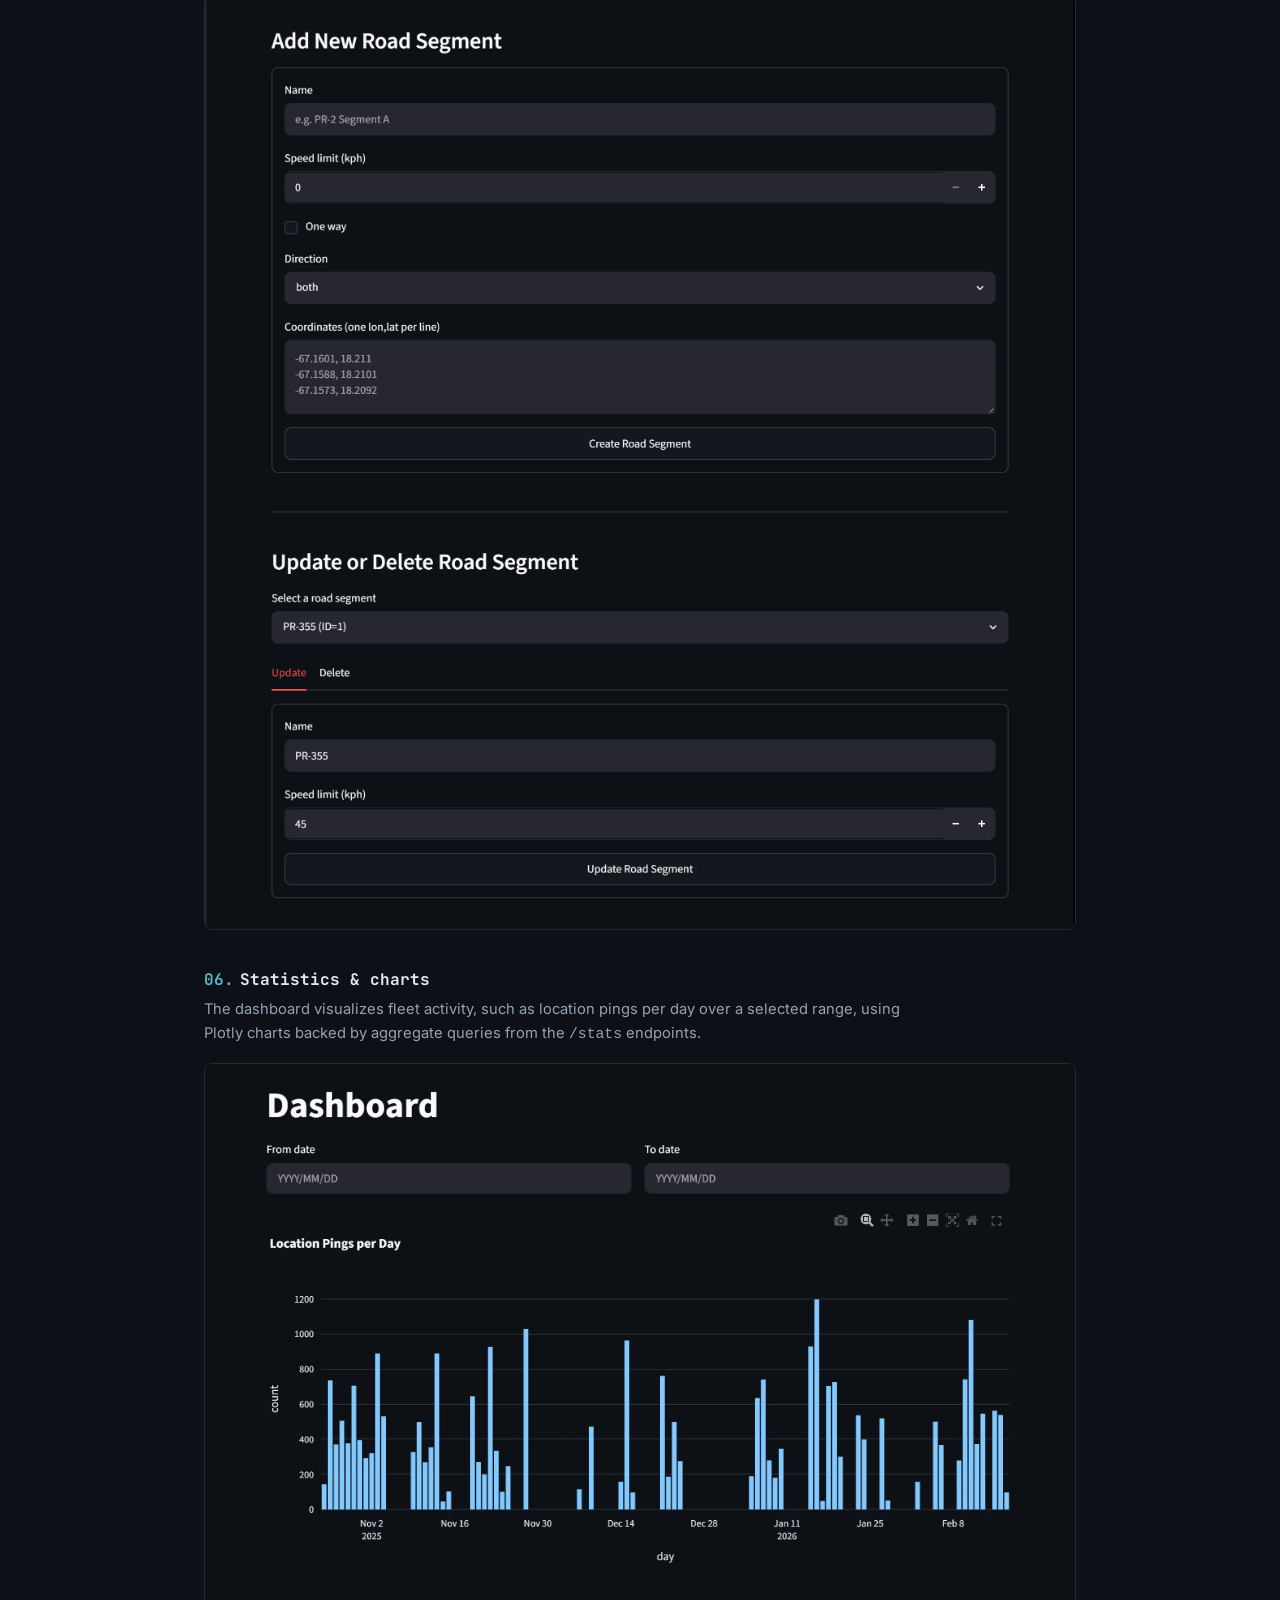
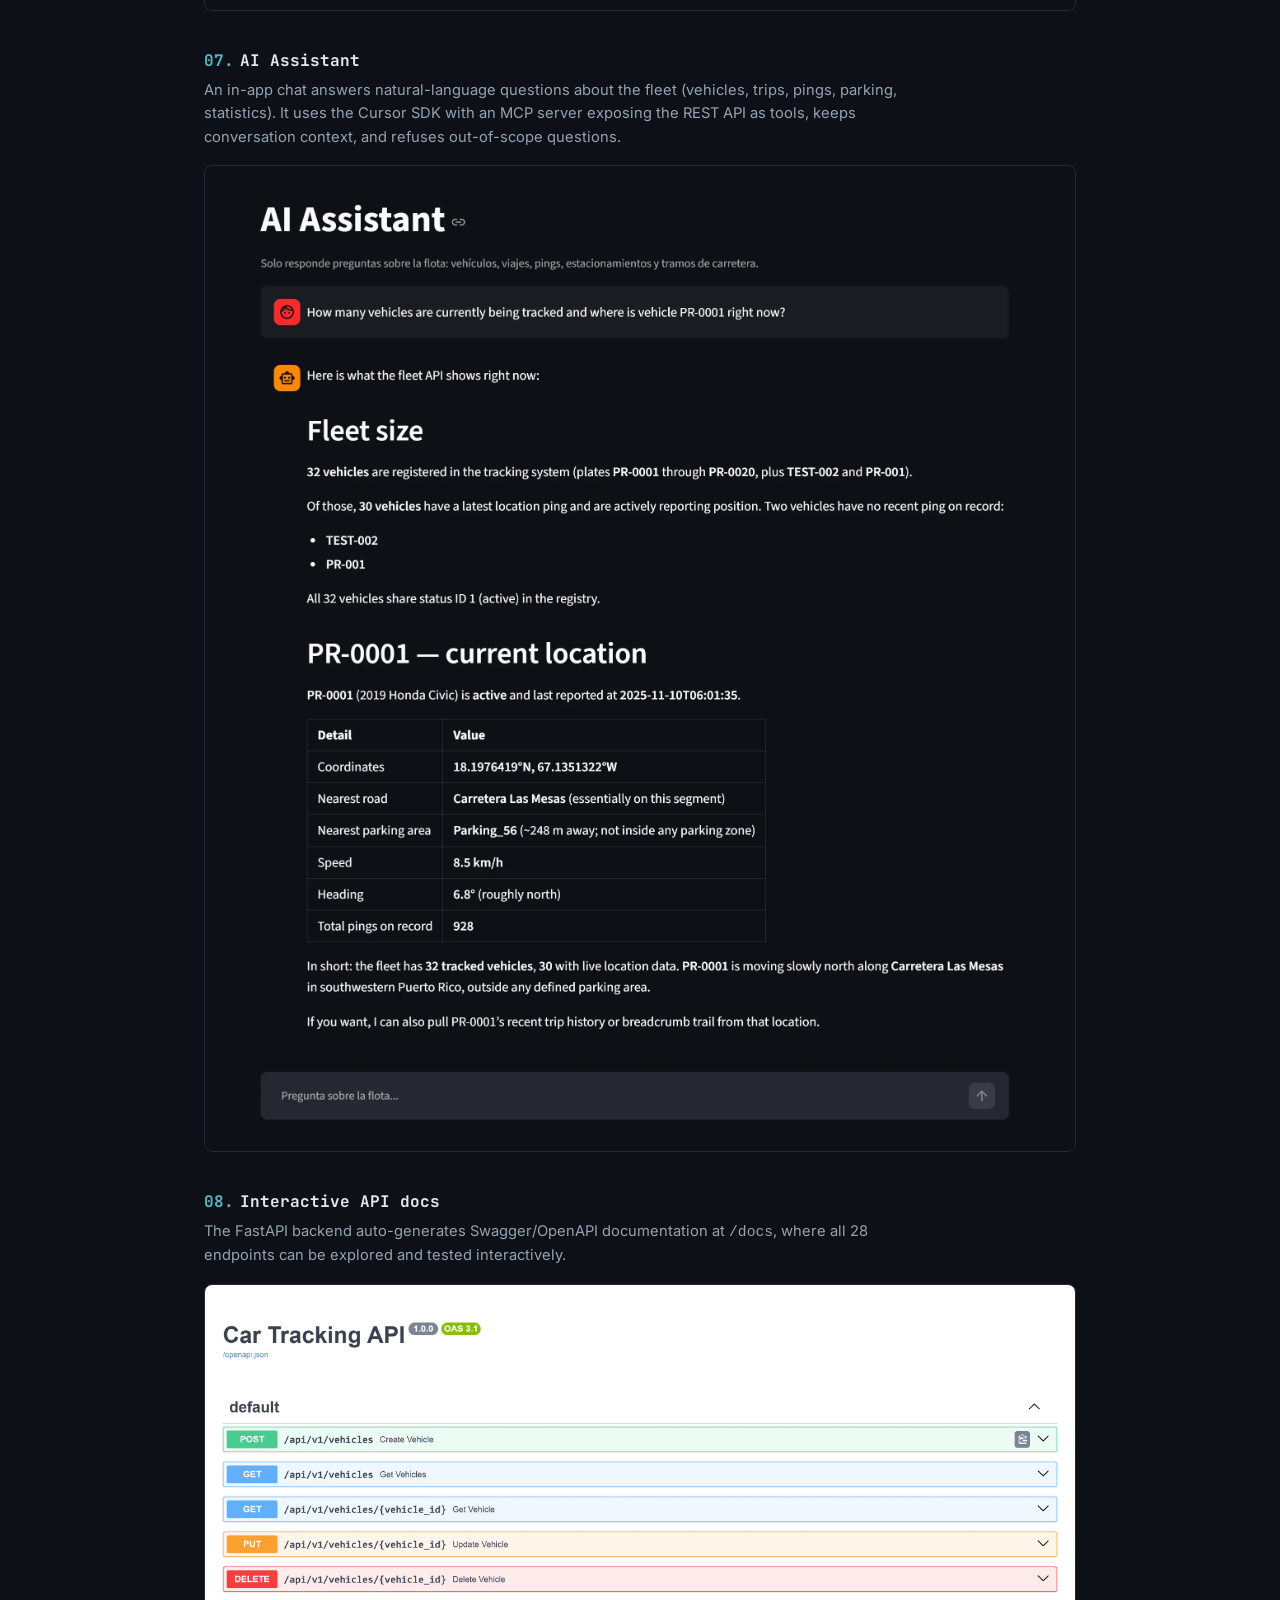
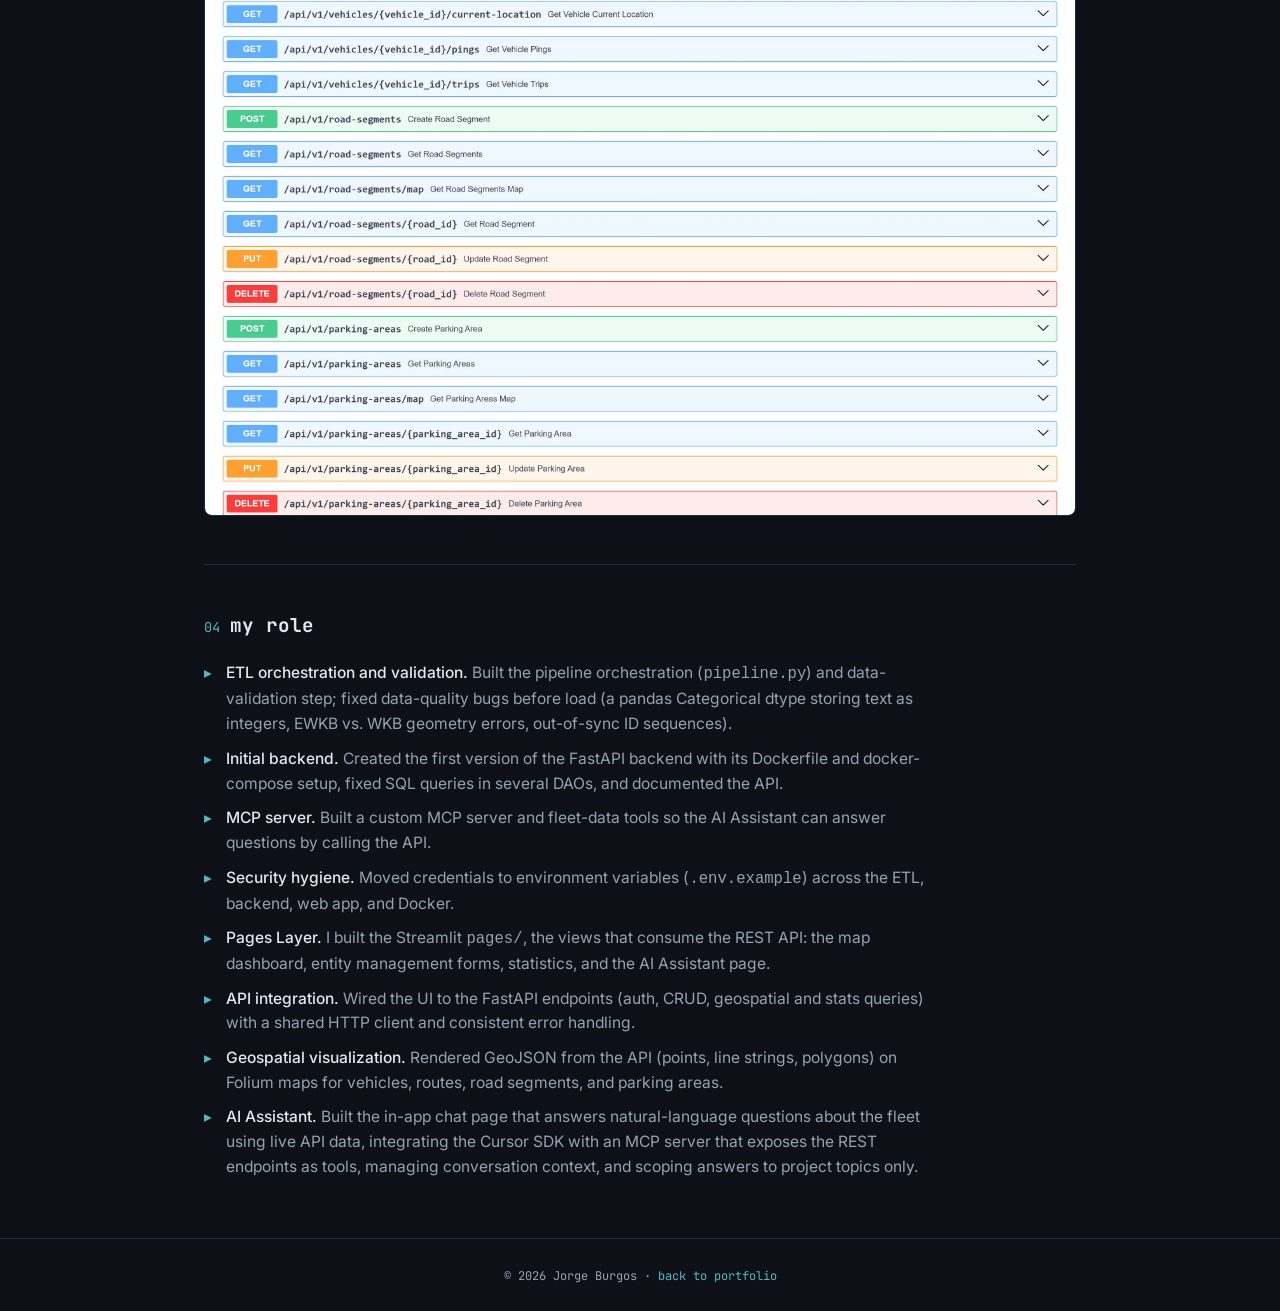
==== commit e0ce9ea0: "Add a console greeting for developers" ====
--- a/car-tracking.html
+++ b/car-tracking.html
@@ -964,6 +964,18 @@
     });
 
     /* ============================================================
+       A hello for whoever opens the developer console
+       ============================================================ */
+    console.log(
+      "%cjb.%c\n\nHi! Thanks for looking under the hood.\n" +
+        "This site is plain HTML, CSS, and JavaScript, no framework.\n" +
+        "Source: https://github.com/jorge-burgos10/jorge-burgos10.github.io\n" +
+        "Looking for a Summer 2027 internship: jorgeburgos859@gmail.com",
+      "font: 700 28px 'JetBrains Mono', monospace; color: #56b6c2;",
+      "font: 13px 'JetBrains Mono', monospace; color: inherit;"
+    );
+
+    /* ============================================================
        Screenshot lightbox
        ------------------------------------------------------------
        Click (or Enter/Space) on a screenshot opens it full size in a
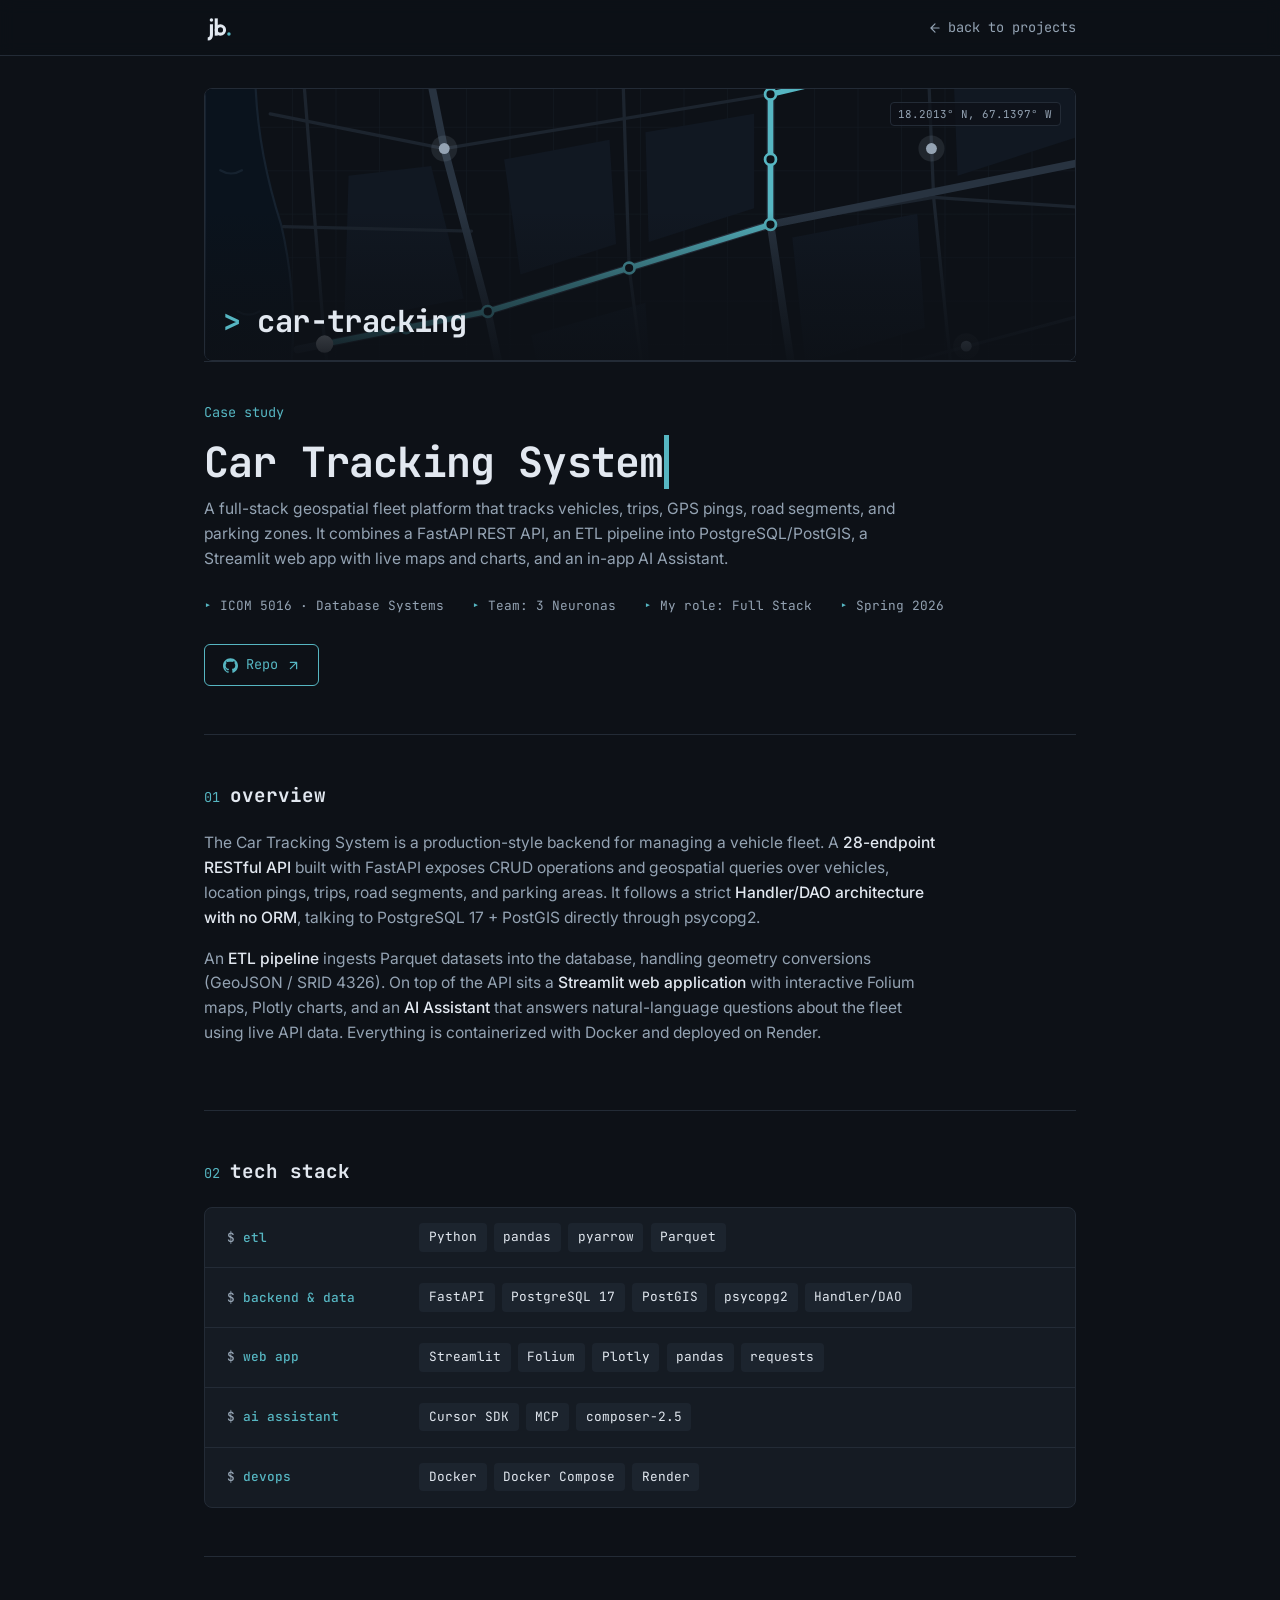
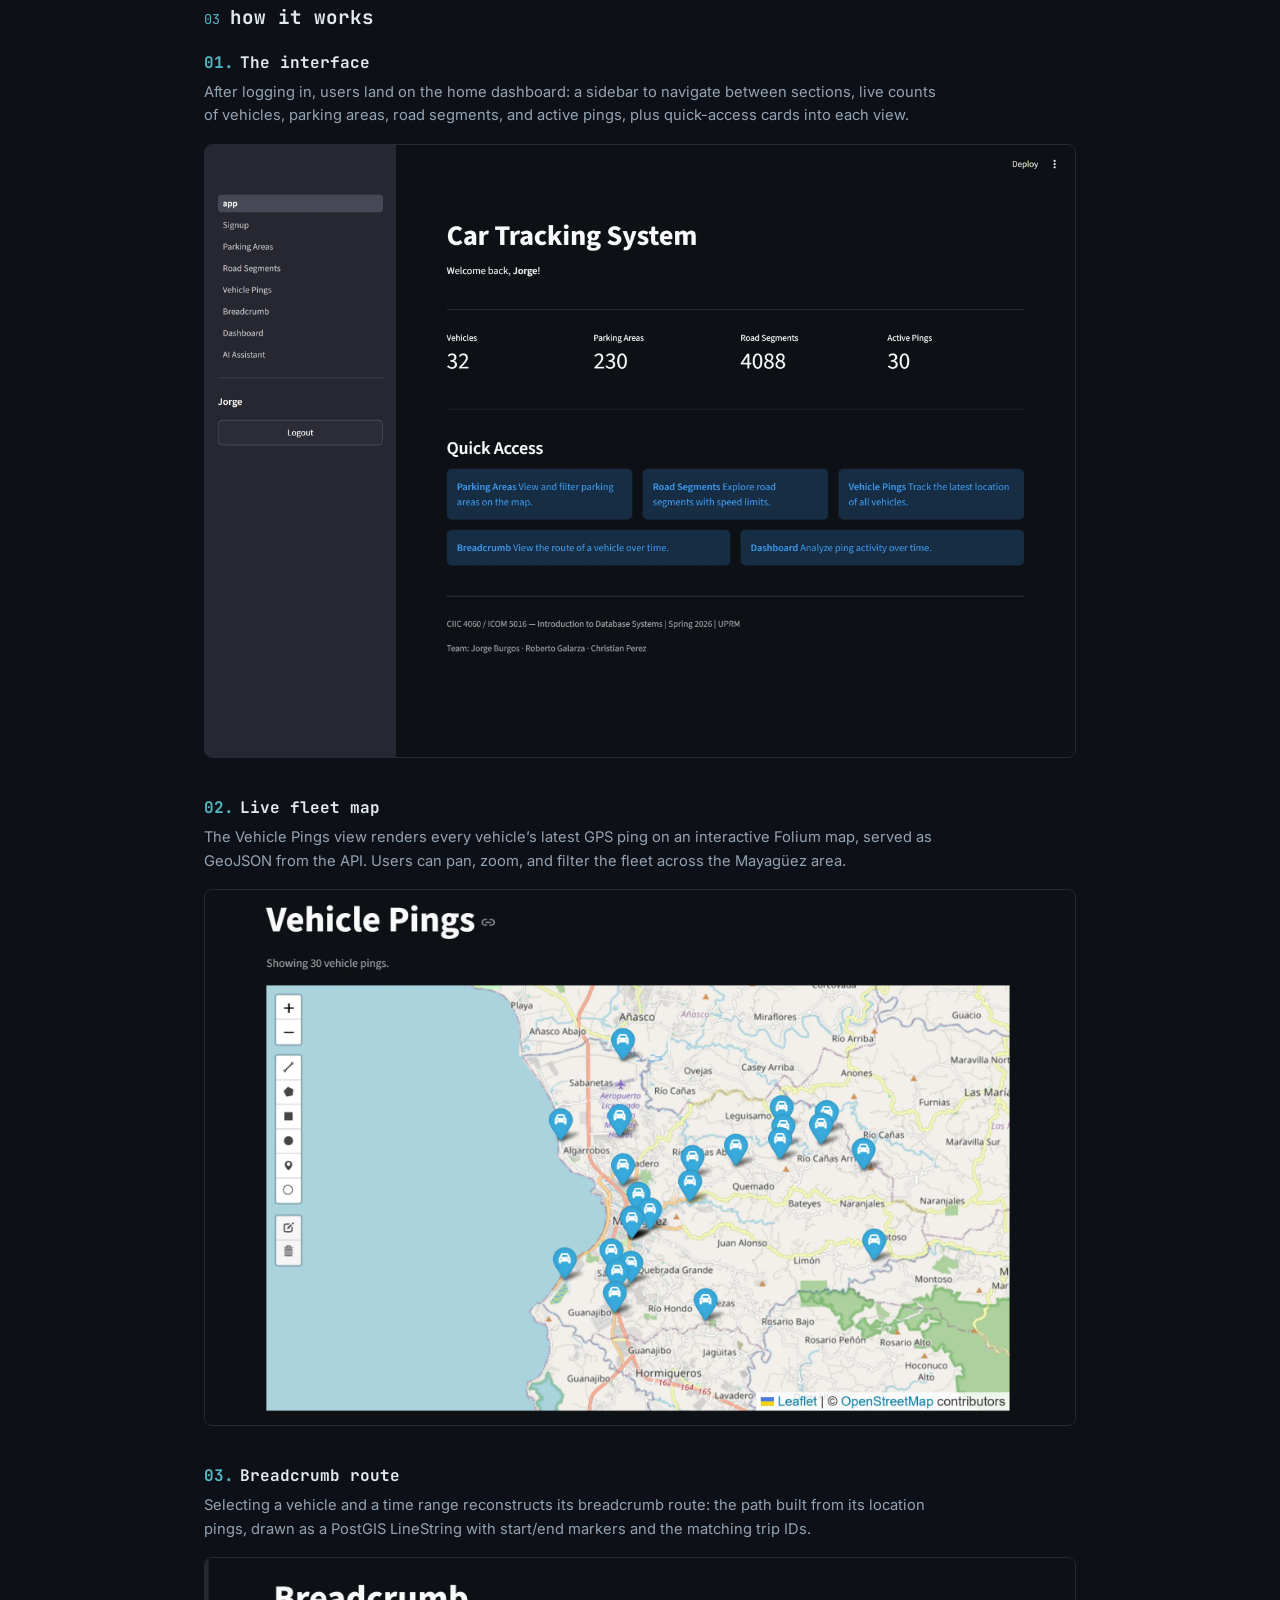
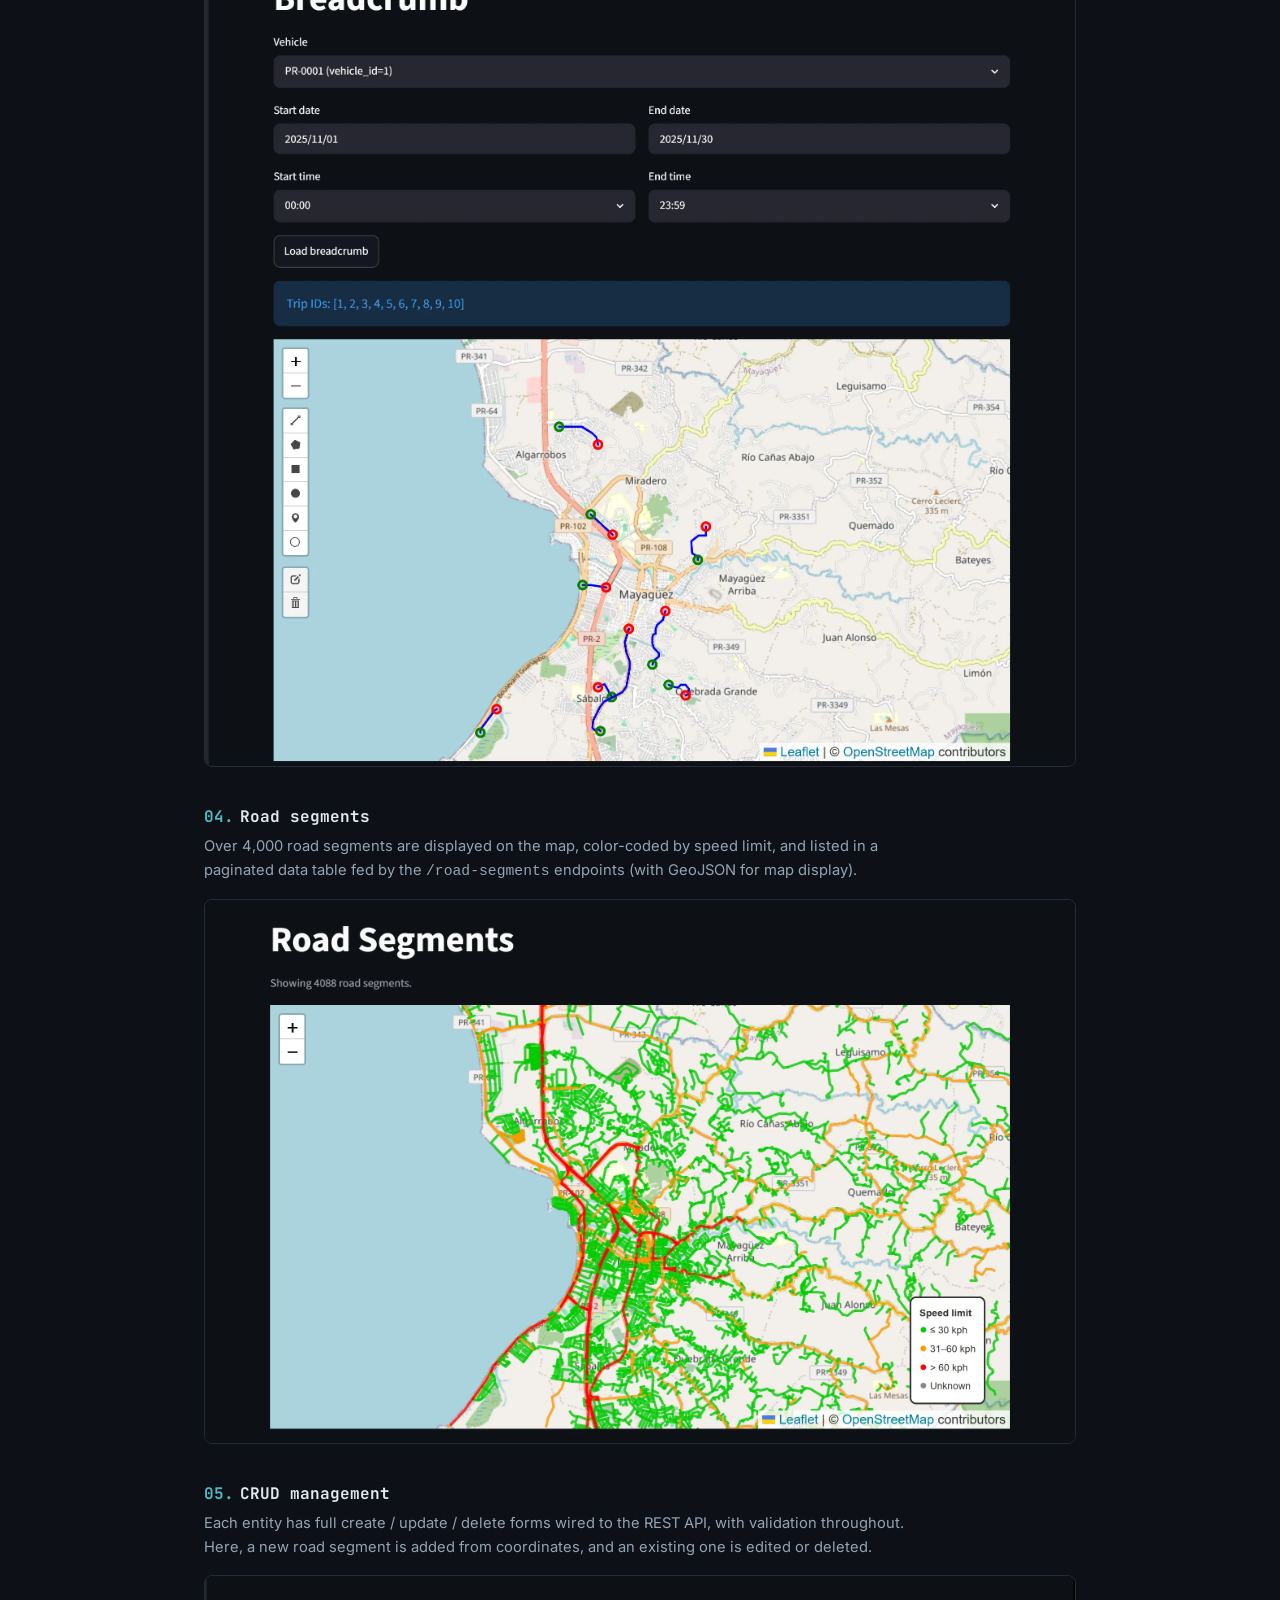
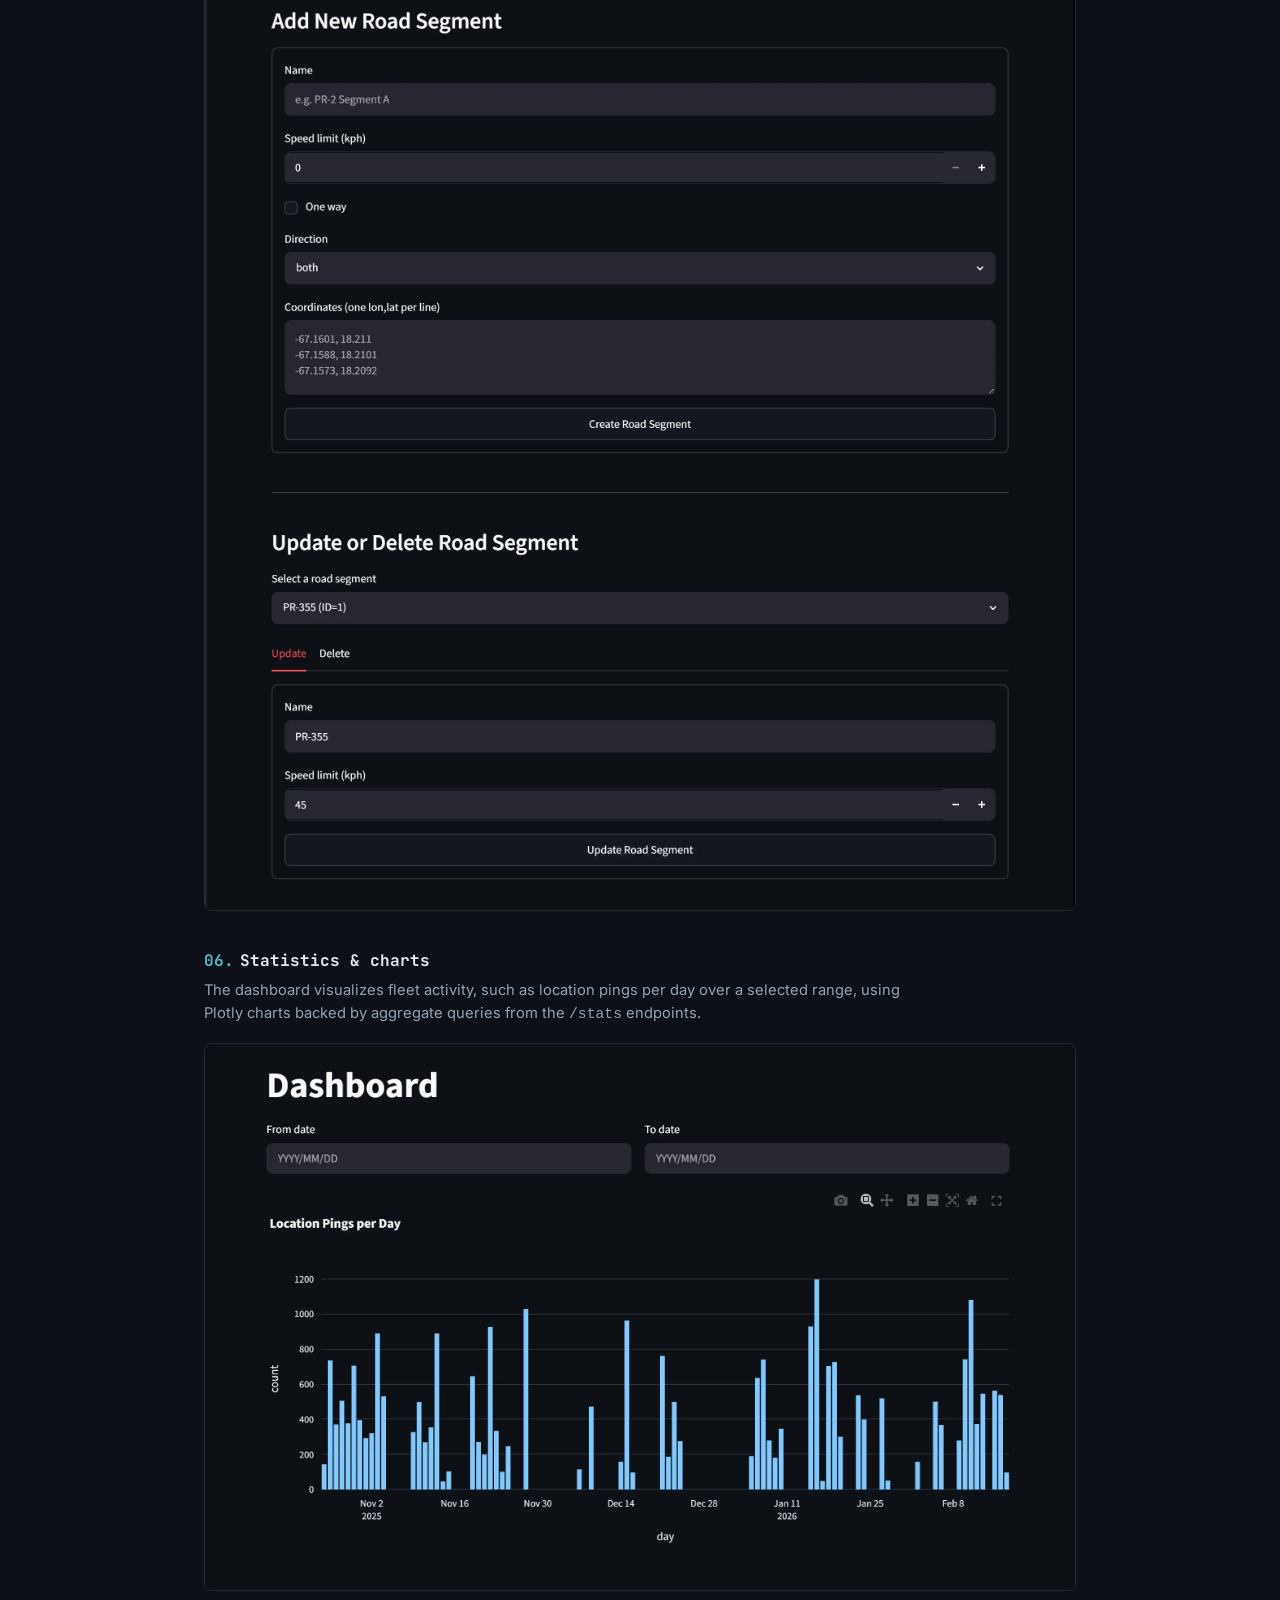
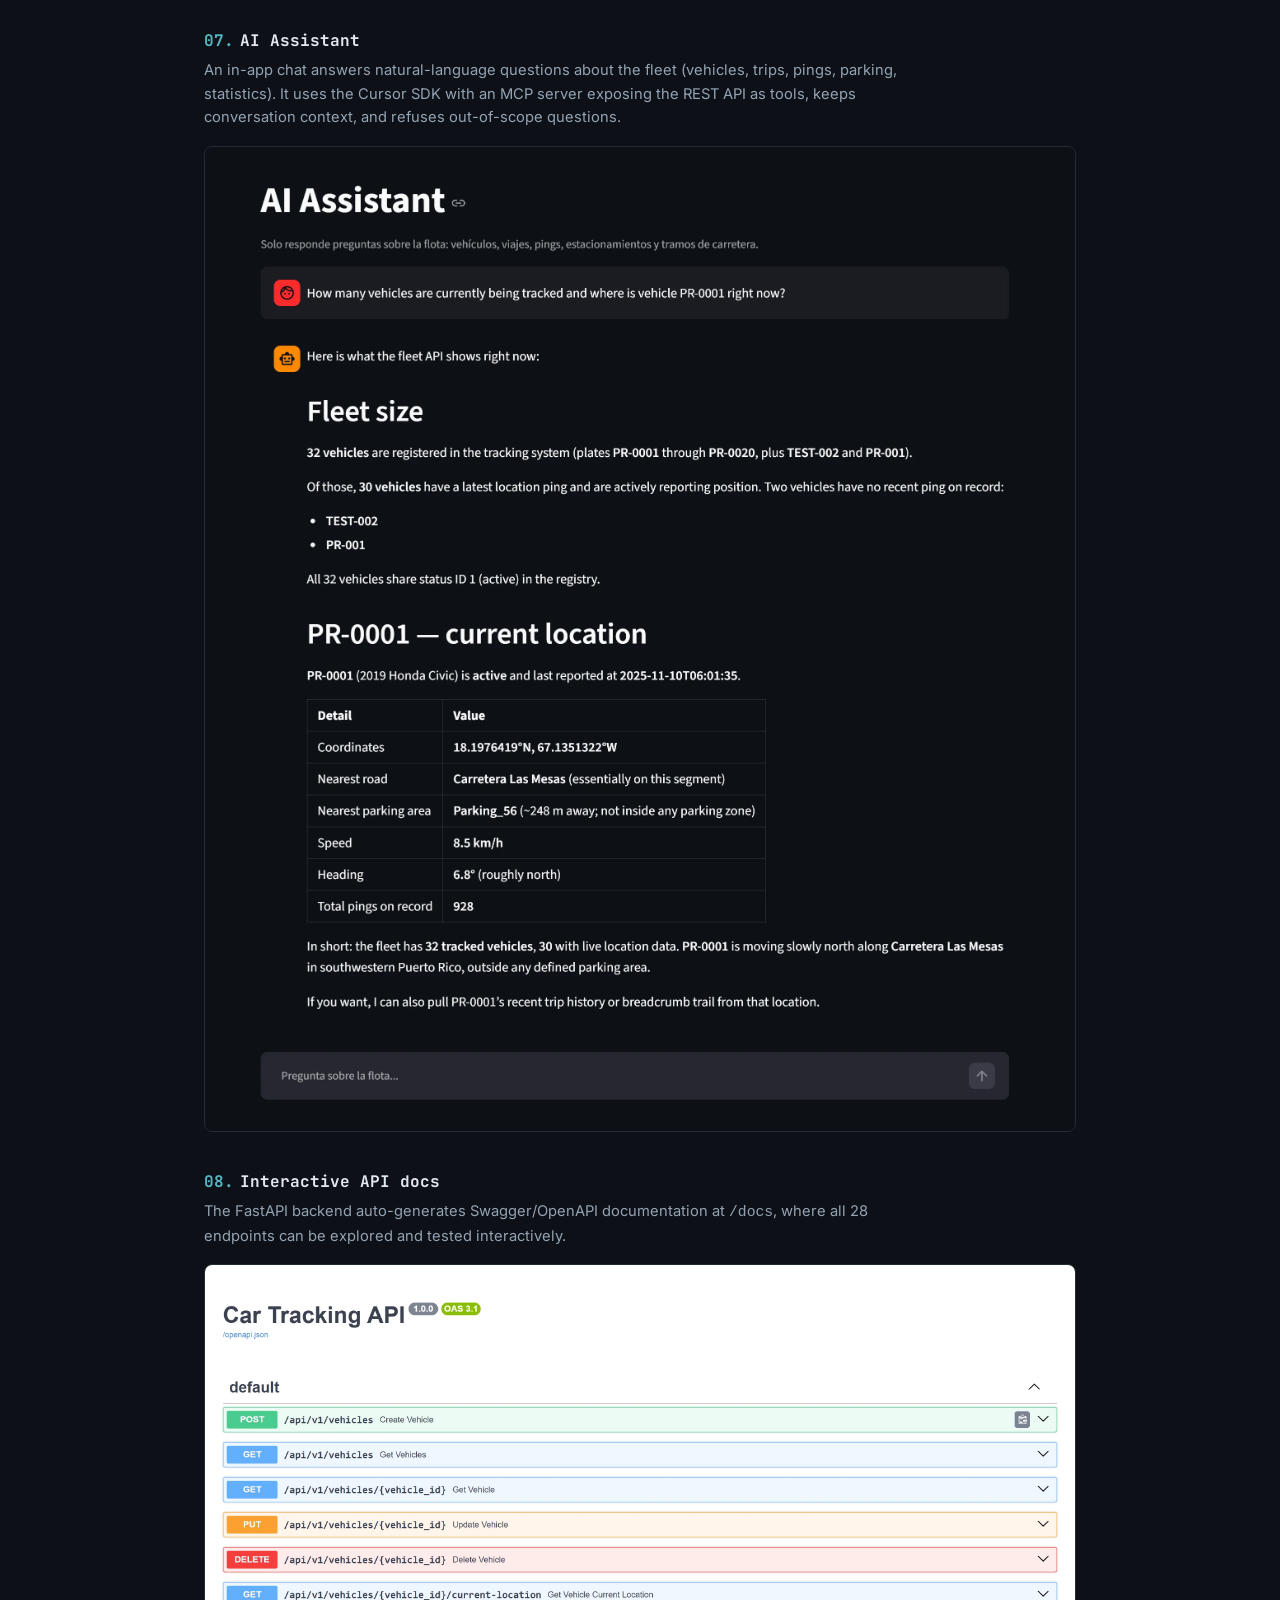
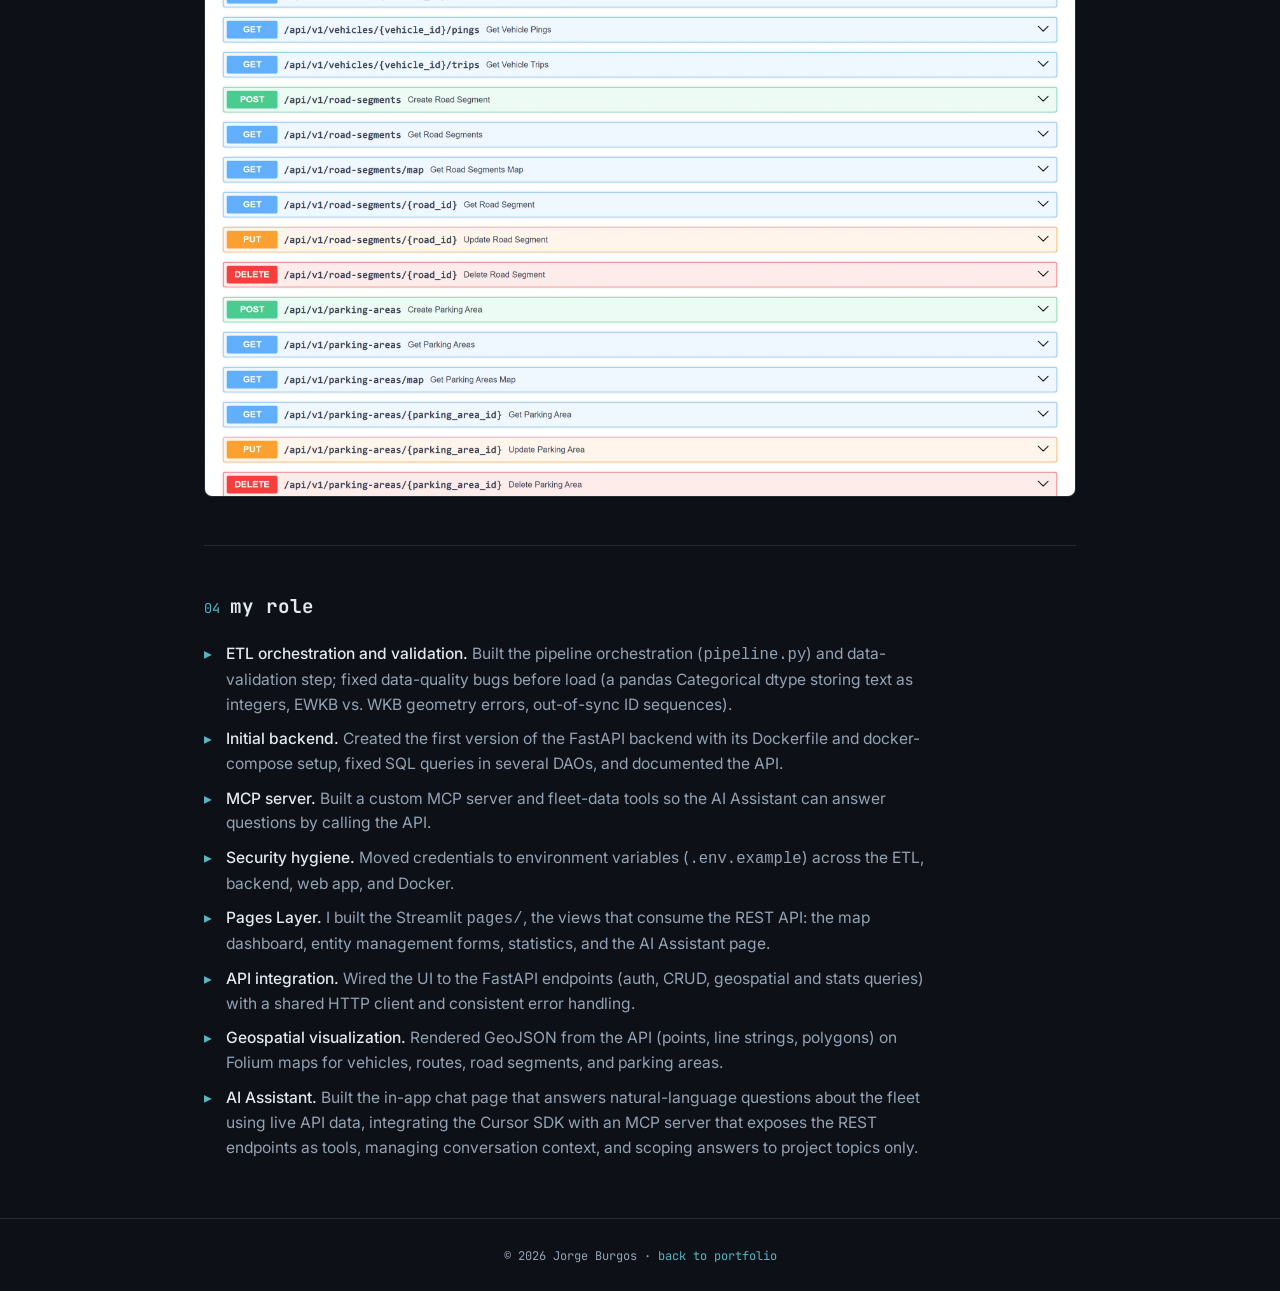
==== commit 483a7d3b: "Redesign the case study tech stack as even rows in data-flow order" ====
--- a/car-tracking.html
+++ b/car-tracking.html
@@ -153,26 +153,40 @@
     }
 
     /* ============================================================
-       Tech stack chips
+       Tech stack — one card with a row per layer, in the order the
+       data flows: the label on the left, its tools on the right.
+       Every row has the same shape, so it stays even at any width.
        ============================================================ */
     .stack-grid {
-      display: grid;
-      grid-template-columns: repeat(auto-fit, minmax(220px, 1fr));
-      gap: 1.1rem;
-    }
-
-    .stack-group {
       background: var(--bg-card);
       border: 1px solid var(--border);
       border-radius: 8px;
-      padding: 1.2rem 1.4rem;
+      overflow: hidden;
+    }
+
+    .stack-group {
+      display: grid;
+      grid-template-columns: 11rem 1fr;
+      align-items: center;
+      gap: 1rem;
+      padding: 0.95rem 1.4rem;
+    }
+
+    .stack-group + .stack-group {
+      border-top: 1px solid var(--border);
     }
 
     .stack-group h3 {
       font-size: 0.8rem;
       color: var(--accent);
       font-weight: 500;
-      margin-bottom: 0.8rem;
+    }
+
+    @media (max-width: 560px) {
+      .stack-group {
+        grid-template-columns: 1fr;
+        gap: 0.6rem;
+      }
     }
 
     .stack-group h3::before {
@@ -343,12 +357,11 @@
     }
 
     .stack-group {
-      transition: border-color 0.2s ease, box-shadow 0.2s ease;
+      transition: background 0.2s ease;
     }
 
     .stack-group:hover {
-      border-color: #2f3a48;
-      box-shadow: 0 10px 24px -14px rgba(0, 0, 0, 0.7);
+      background: rgba(255, 255, 255, 0.02);
     }
 
     .figure {
@@ -540,6 +553,15 @@
       <h2 class="section-title" data-typewriter-scroll><span class="num">02</span> <span class="label">tech stack</span></h2>
       <div class="stack-grid">
         <div class="stack-group">
+          <h3>etl</h3>
+          <ul class="chip-list">
+            <li>Python</li>
+            <li>pandas</li>
+            <li>pyarrow</li>
+            <li>Parquet</li>
+          </ul>
+        </div>
+        <div class="stack-group">
           <h3>backend &amp; data</h3>
           <ul class="chip-list">
             <li>FastAPI</li>
@@ -557,15 +579,6 @@
             <li>Plotly</li>
             <li>pandas</li>
             <li>requests</li>
-          </ul>
-        </div>
-        <div class="stack-group">
-          <h3>etl</h3>
-          <ul class="chip-list">
-            <li>Python</li>
-            <li>pandas</li>
-            <li>pyarrow</li>
-            <li>Parquet</li>
           </ul>
         </div>
         <div class="stack-group">
--- a/styles.css
+++ b/styles.css
@@ -339,6 +339,36 @@
   object-fit: cover;
 }
 
+/* Inside the morph, show the destination cover right away and drop the
+   old one quickly, so its label doesn't appear twice while it moves. */
+::view-transition-old(car-tracking-cover) {
+  animation: vt-page-out 0.12s ease-in both;
+}
+
+::view-transition-new(car-tracking-cover) {
+  animation: none;
+}
+
+/* The rest of the page: the old page fades out first, then the new one
+   fades in, so the two pages' text never shows on top of each other.
+   (The default crossfade overlaps them for a moment.) The short gap
+   shows only the plain background. */
+::view-transition-old(root) {
+  animation: vt-page-out 0.14s ease-in both;
+}
+
+::view-transition-new(root) {
+  animation: vt-page-in 0.22s ease-out 0.12s both;
+}
+
+@keyframes vt-page-out {
+  to { opacity: 0; }
+}
+
+@keyframes vt-page-in {
+  from { opacity: 0; }
+}
+
 /* ============================================================
    Logo replay on click — a quicker redraw that
    starts from a faint, partly drawn logo (never fully empty)
